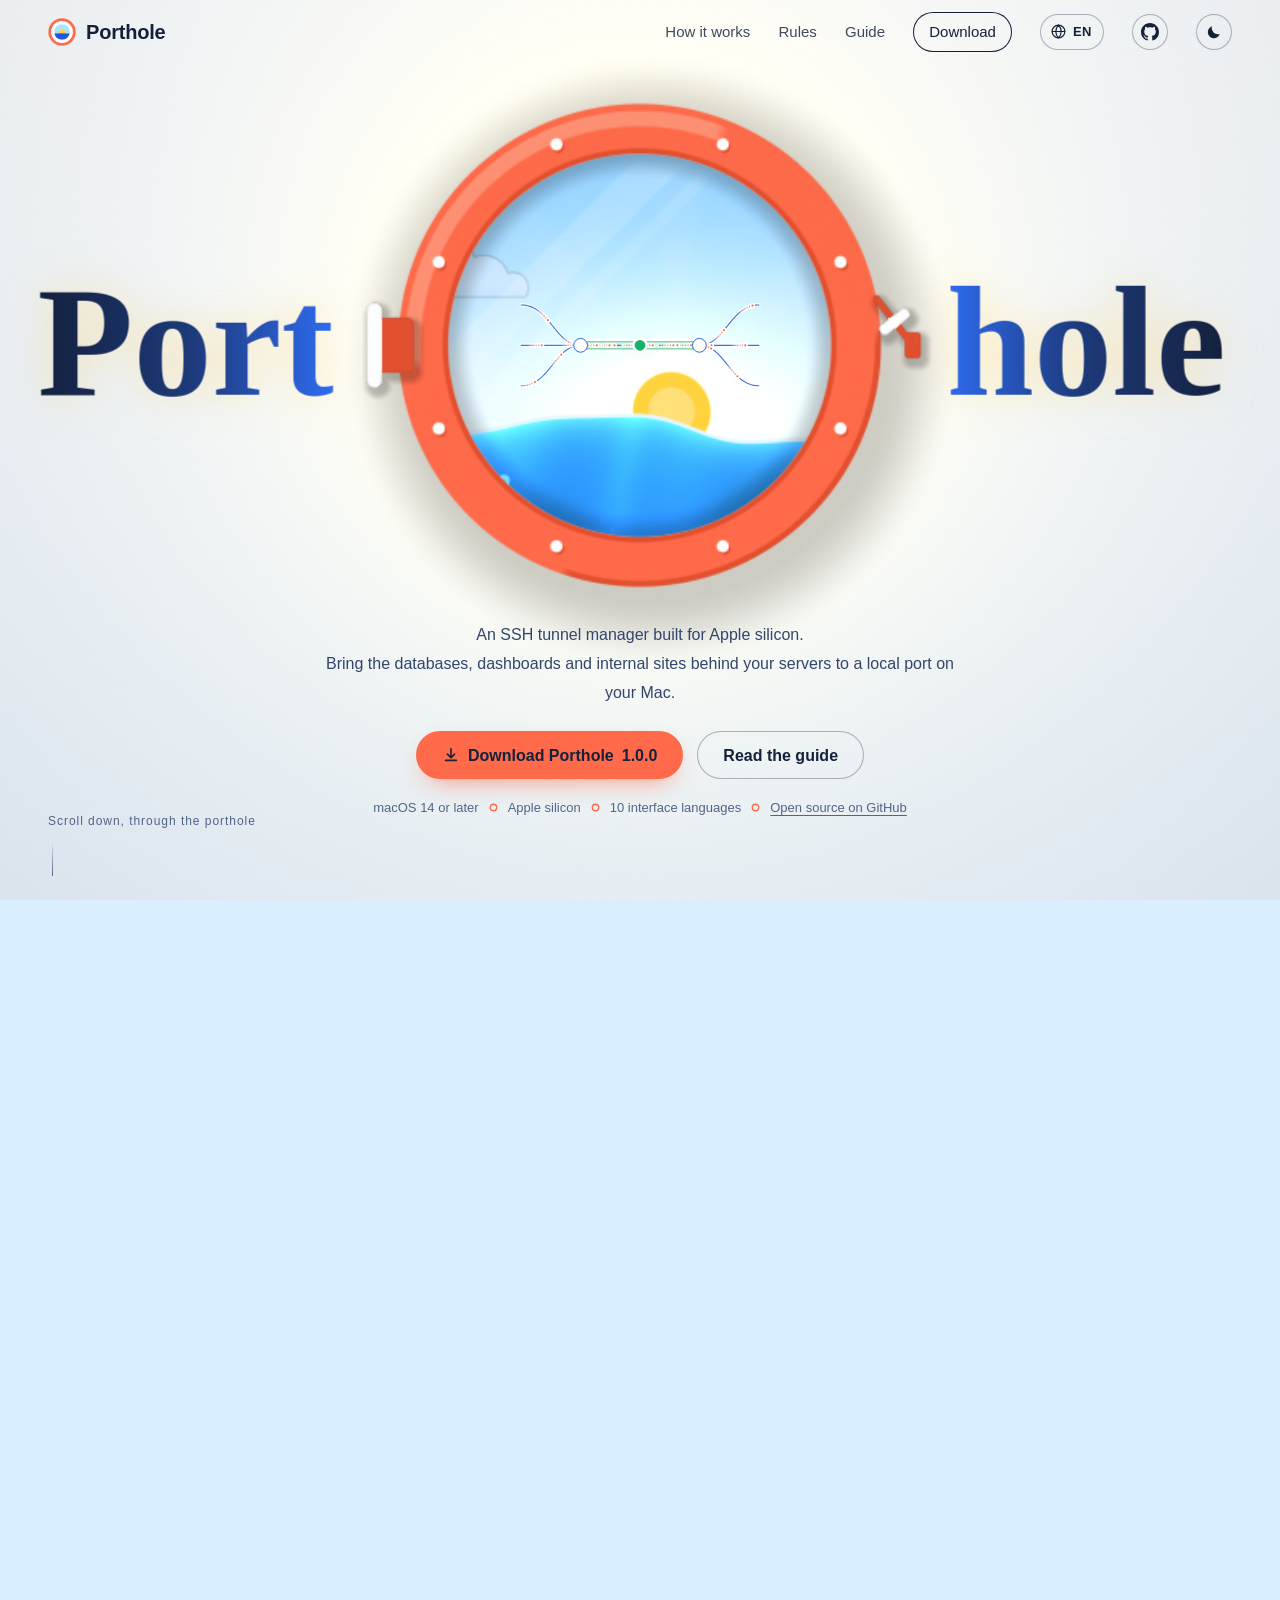
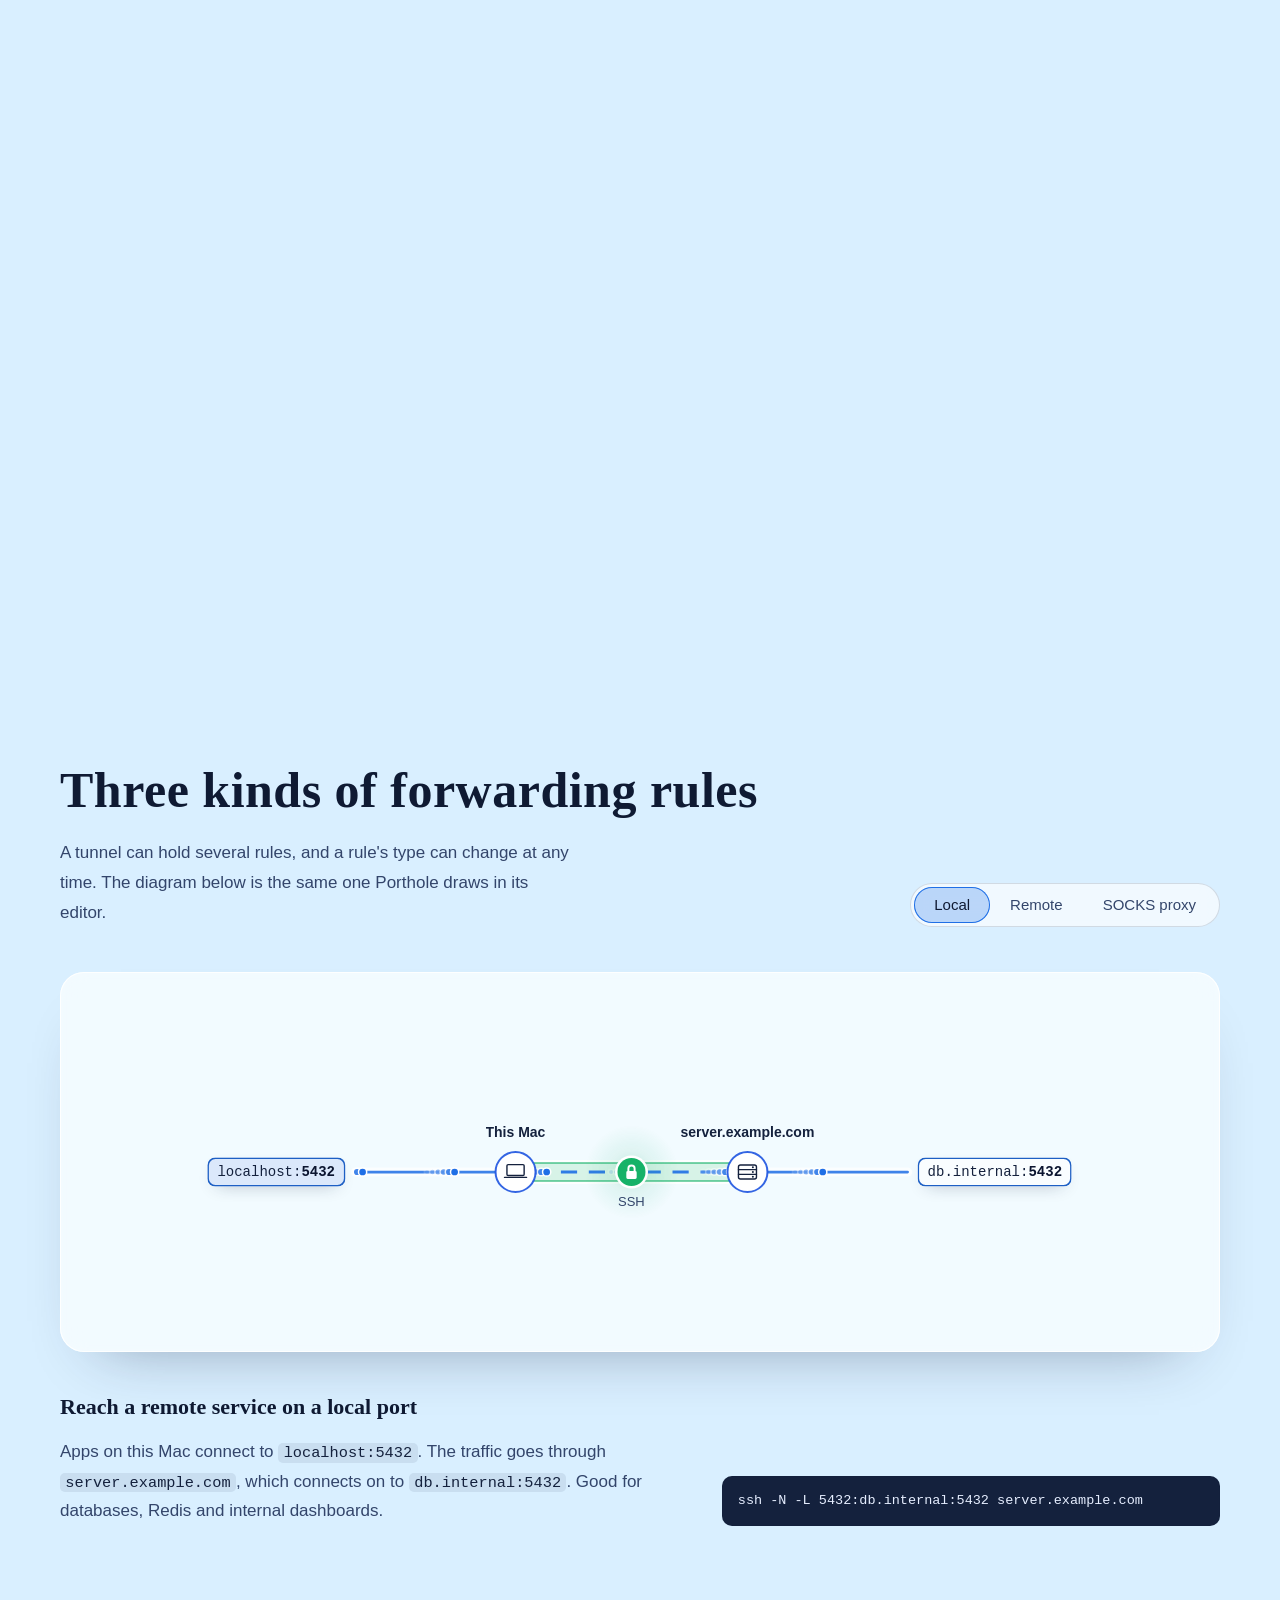
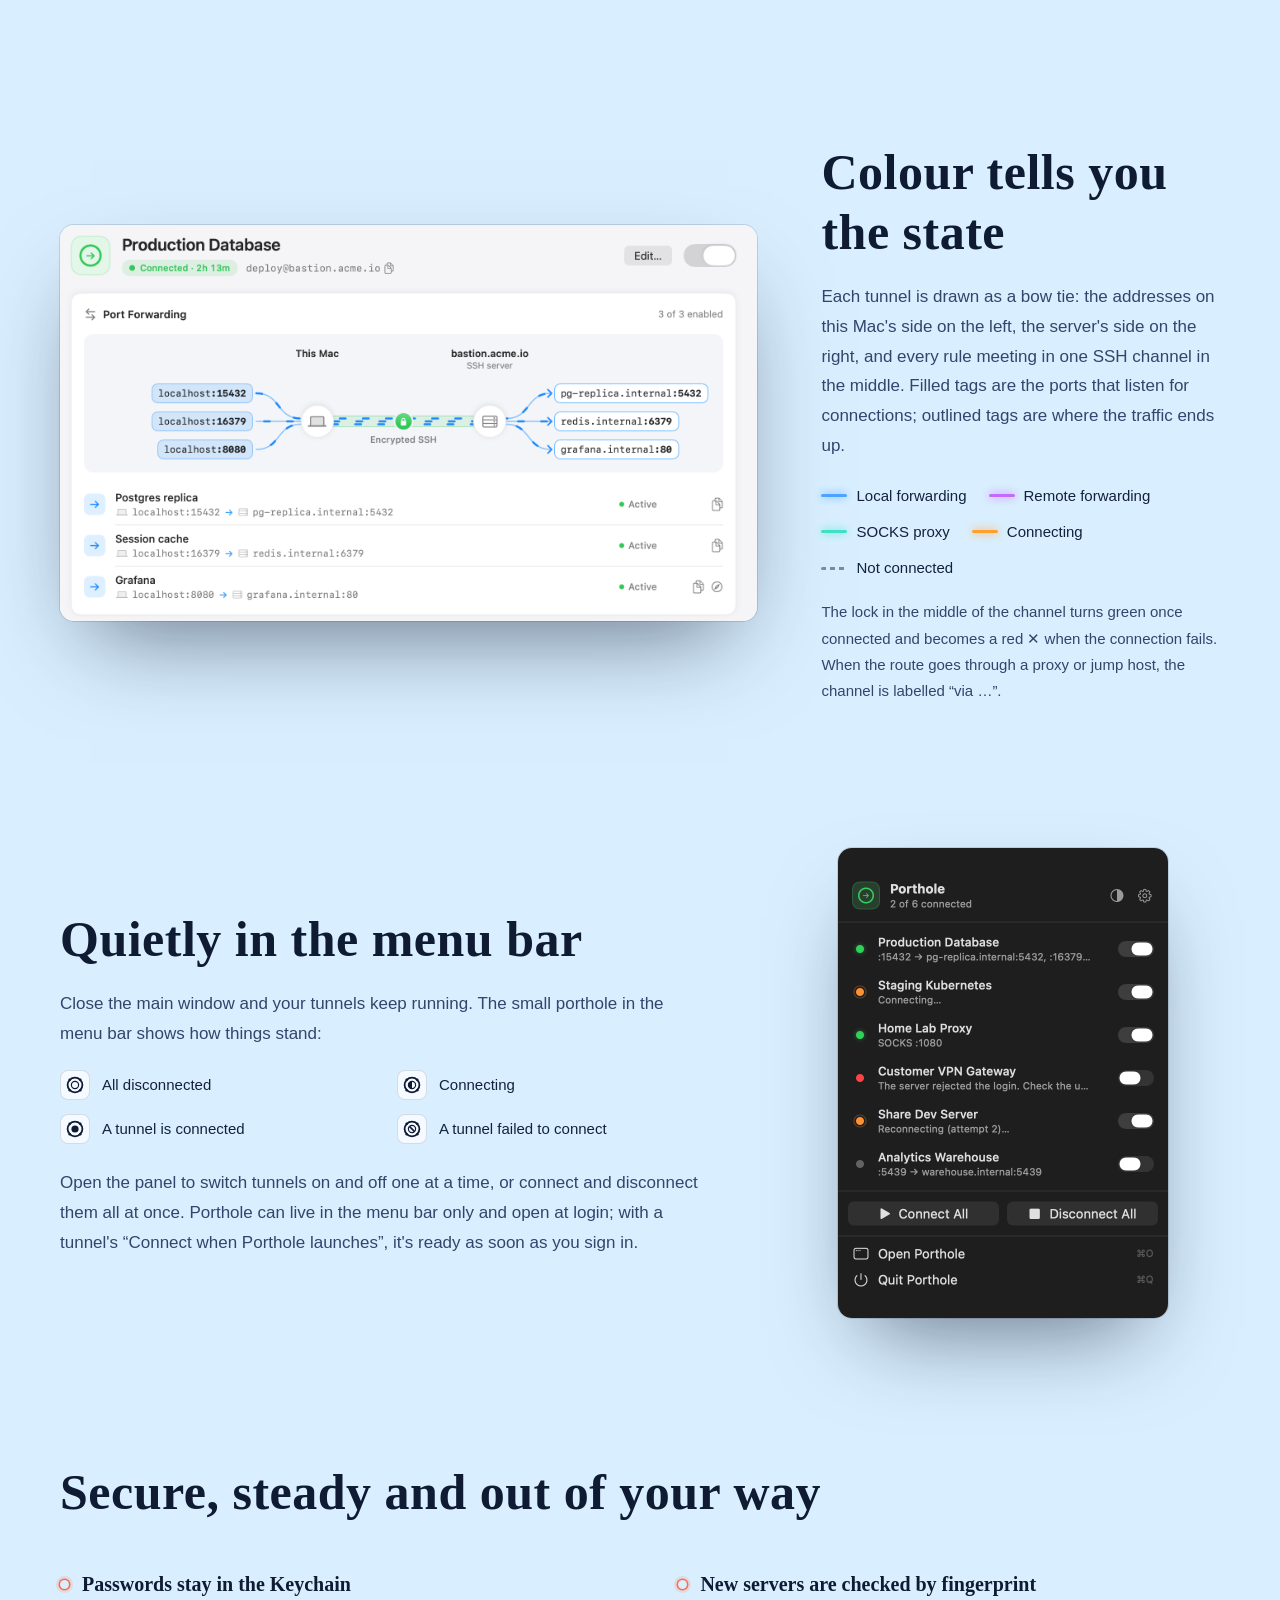
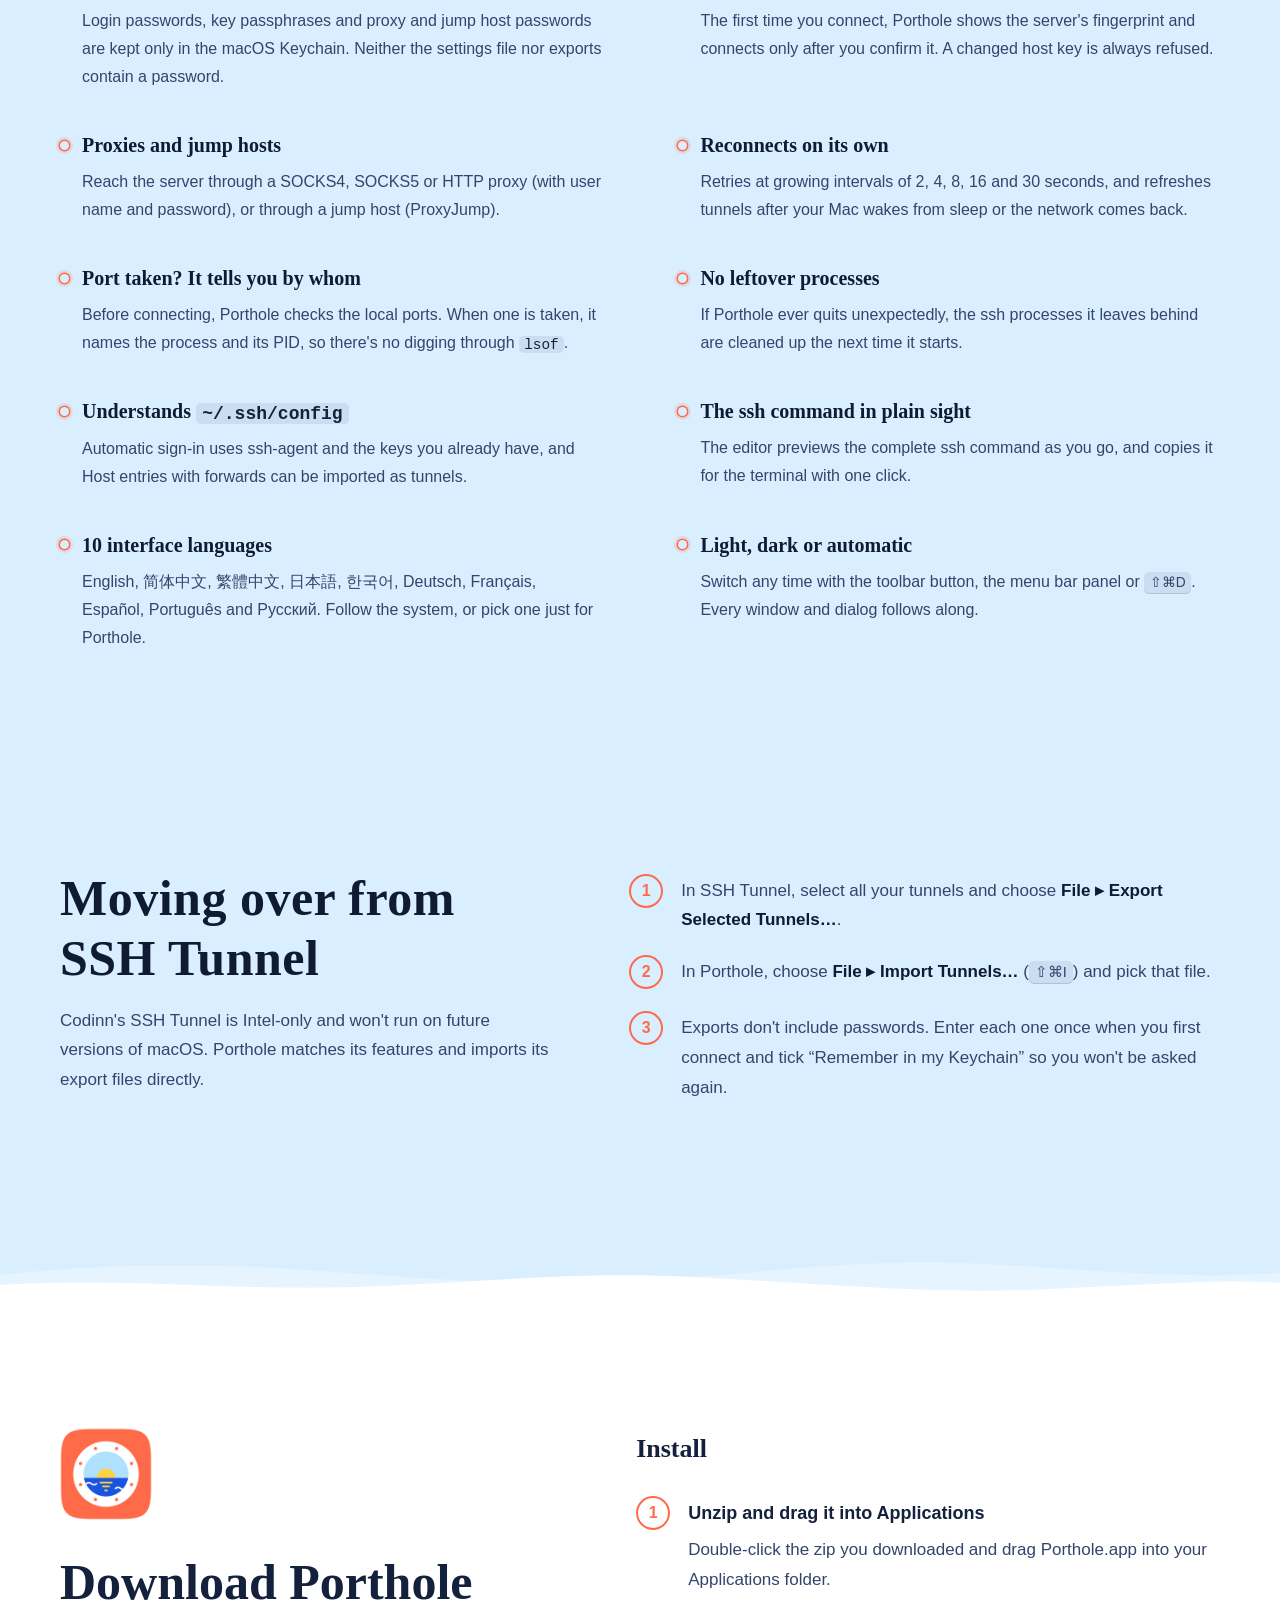
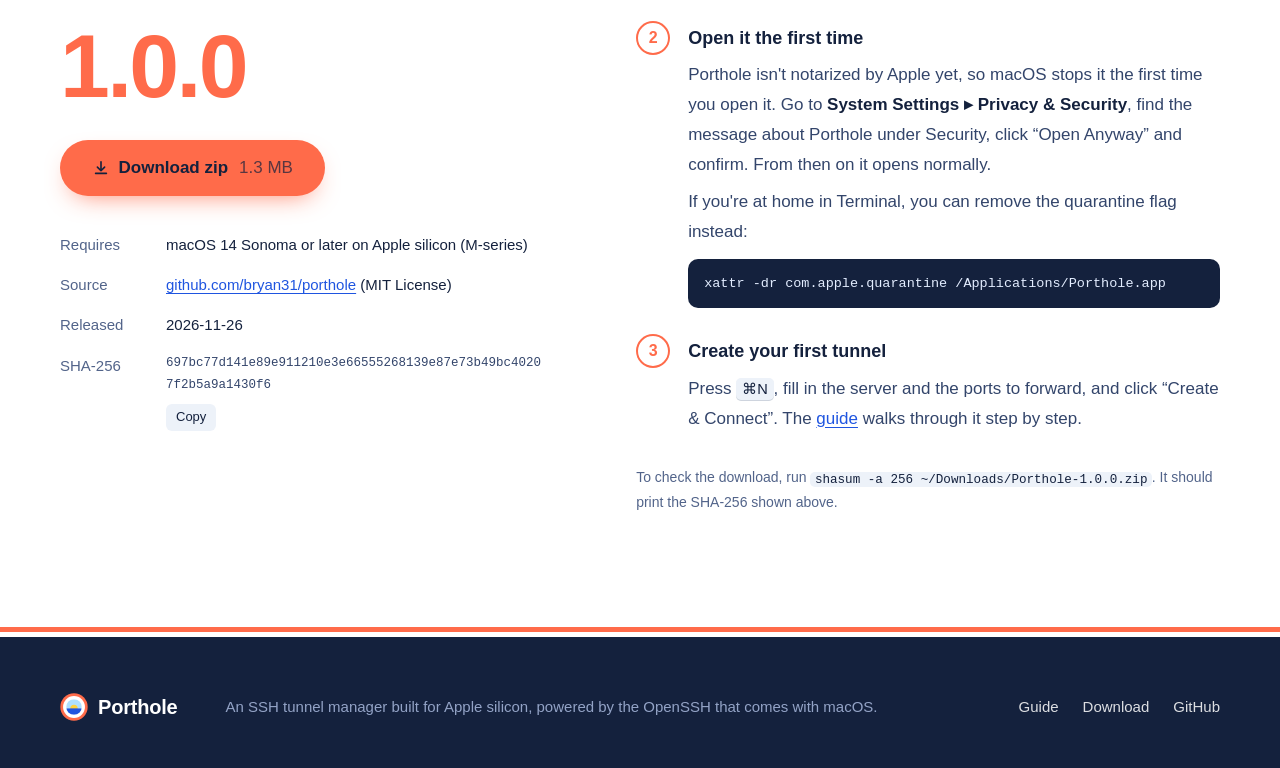
==== website/index.html @ c1d75c7a "Initial open-source release of Porthole Porthole is a native Apple silicon SSH tunnel manager for ma" ====
<!doctype html>
<html lang="zh-Hans">
<head>
  <meta charset="utf-8">
  <meta name="viewport" content="width=device-width, initial-scale=1, viewport-fit=cover">
  <script>/* First visit to the default (简体中文) pages: go to the saved or browser language. Links inside the site never redirect. */(function(){try{var r=document.referrer;if(r&&new URL(r).origin===location.origin)return;var p=localStorage.getItem('porthole-lang');if(!p){if(/bot|crawl|spider|slurp|preview/i.test(navigator.userAgent))return;var l=((navigator.languages||[])[0]||navigator.language||'').toLowerCase();p=/^zh-(hant|tw|hk|mo)/.test(l)?'zh-hant':/^zh/.test(l)?'zh-hans':'en'}var d={en:'en/','zh-hant':'zh-hant/'}[p];if(d)location.replace(d+location.pathname.split('/').pop()+location.search+location.hash)}catch(e){}})();</script>
  <title>Porthole 舷窗 · Apple 芯片原生的 SSH 隧道管理工具</title>
  <meta name="description" content="Porthole 是原生支持 Apple 芯片的 macOS SSH 隧道管理工具：本地、远程和 SOCKS 端口转发，可视化路线图，密码只存钥匙串，断线自动重连，可导入 SSH Tunnel 的导出文件。">
  <meta name="theme-color" content="#061331">
  <meta property="og:type" content="website">
  <meta property="og:title" content="Porthole 舷窗">
  <meta property="og:description" content="Apple 芯片原生的 SSH 隧道管理工具。把服务器后面的数据库、监控面板和内网网站，接到你 Mac 的本地端口上。">
  <meta property="og:image" content="assets/img/icon-512.png">
  <link rel="alternate" hreflang="zh-Hans" href="./">
  <link rel="alternate" hreflang="zh-Hant" href="zh-hant/">
  <link rel="alternate" hreflang="en" href="en/">
  <link rel="alternate" hreflang="x-default" href="./">
  <link rel="icon" type="image/svg+xml" href="assets/img/logo.svg">
  <link rel="icon" type="image/png" href="assets/img/favicon-64.png">
  <link rel="apple-touch-icon" href="assets/img/apple-touch-icon.png">
  <link rel="stylesheet" href="assets/css/base.css">
  <link rel="stylesheet" href="assets/css/home.css">
  <script>(function(){var d=document.documentElement,t;try{t=localStorage.getItem('porthole-theme')}catch(e){}if(t!=='light'&&t!=='dark')t=matchMedia('(prefers-color-scheme: light)').matches?'light':'dark';d.dataset.theme=t;d.classList.add('js')})();</script>
</head>
<body class="home">
  <a class="skip" href="#main">跳到正文</a>

  <canvas class="sea" id="sea" aria-hidden="true"></canvas>

  <header class="nav" id="nav">
    <a class="brand" href="./" aria-label="Porthole 首页">
      <img class="brand-mark" src="assets/img/logo-mark.svg" alt="" width="28" height="28">
      <span class="brand-word">Porthole</span>
    </a>
    <nav class="nav-links" aria-label="主导航">
      <a class="nav-secondary" href="#how" data-jump="how">原理</a>
      <a class="nav-secondary" href="#rules">转发规则</a>
      <a href="docs.html">使用说明</a>
      <a class="nav-download" href="#download">下载</a>
      <details class="lang-menu">
        <summary aria-label="语言：简体中文 · Language"><svg viewBox="0 0 24 24" aria-hidden="true"><g fill="none" stroke="currentColor" stroke-width="1.7" stroke-linecap="round"><circle cx="12" cy="12" r="9"/><path d="M3.2 12h17.6M12 3c2.5 2.5 3.8 5.5 3.8 9s-1.3 6.5-3.8 9c-2.5-2.5-3.8-5.5-3.8-9S9.5 5.5 12 3Z"/></g></svg><span>简</span></summary>
        <ul class="lang-list">
          <li><a href="en/" hreflang="en" lang="en" data-lang="en">English</a></li>
          <li><a href="./" hreflang="zh-Hans" lang="zh-Hans" data-lang="zh-hans" aria-current="true">简体中文</a></li>
          <li><a href="zh-hant/" hreflang="zh-Hant" lang="zh-Hant" data-lang="zh-hant">繁體中文</a></li>
        </ul>
      </details>
      <a class="nav-github" href="https://github.com/bryan31/porthole" aria-label="Porthole 的源代码（GitHub）" title="GitHub"><svg viewBox="0 0 16 16" aria-hidden="true"><path fill="currentColor" d="M8 0c4.42 0 8 3.58 8 8a8.013 8.013 0 0 1-5.45 7.59c-.4.08-.55-.17-.55-.38 0-.27.01-1.13.01-2.2 0-.75-.25-1.23-.54-1.48 1.78-.2 3.65-.88 3.65-3.95 0-.88-.31-1.59-.82-2.15.08-.2.36-1.02-.08-2.12 0 0-.67-.22-2.2.82-.64-.18-1.32-.27-2-.27-.68 0-1.36.09-2 .27-1.53-1.03-2.2-.82-2.2-.82-.44 1.1-.16 1.92-.08 2.12-.51.56-.82 1.28-.82 2.15 0 3.06 1.86 3.75 3.64 3.95-.23.2-.44.55-.51 1.07-.46.21-1.61.55-2.33-.66-.15-.24-.6-.83-1.23-.82-.67.01-.27.38.01.53.34.19.73.9.82 1.13.16.45.68 1.31 2.69.94 0 .67.01 1.3.01 1.49 0 .21-.15.45-.55.38A7.995 7.995 0 0 1 0 8c0-4.42 3.58-8 8-8Z"/></svg></a>
      <button class="theme-toggle" type="button" aria-label="切换主题">
        <svg class="i-sun" viewBox="0 0 24 24" aria-hidden="true"><circle cx="12" cy="12" r="4.3" fill="currentColor"/><path d="M12 2.6v2.3M12 19.1v2.3M2.6 12h2.3M19.1 12h2.3M5.4 5.4l1.6 1.6M17 17l1.6 1.6M5.4 18.6 7 17M17 7l1.6-1.6" stroke="currentColor" stroke-width="1.8" stroke-linecap="round"/></svg>
        <svg class="i-moon" viewBox="0 0 24 24" aria-hidden="true"><path d="M19.6 14.6A8.1 8.1 0 0 1 9.4 4.4a8.1 8.1 0 1 0 10.2 10.2Z" fill="currentColor"/></svg>
      </button>
    </nav>
  </header>

  <main id="main">

    <!-- Hero and the scroll-driven dive through the porthole -->
    <section class="dive" id="dive" aria-labelledby="hero-title">
      <div class="stage" id="stage">
        <canvas class="streams" id="streams" aria-hidden="true"></canvas>
        <img class="porthole-fallback" src="assets/img/icon-512.png" alt="" width="512" height="512" aria-hidden="true">

        <h1 class="hero-title" id="hero-title">
          <span class="glyph glyph-l" aria-hidden="true">舷</span>
          <span class="glyph glyph-r" aria-hidden="true">窗</span>
          <span class="visually-hidden">Porthole 舷窗：Apple 芯片原生的 SSH 隧道管理工具</span>
        </h1>

        <div class="hero-copy" id="hero-copy">
          <p class="lede">为 Apple 芯片打造的 SSH 隧道管理工具。<br>把服务器后面的数据库、监控面板和内网网站，接到你 Mac 的本地端口上。</p>
          <div class="cta">
            <a class="btn btn-coral" href="downloads/Porthole-1.0.0.zip" download data-download>
              <svg viewBox="0 0 20 20" aria-hidden="true"><path d="M10 3v10m0 0-4-4m4 4 4-4M4 16h12" fill="none" stroke="currentColor" stroke-width="1.8" stroke-linecap="round" stroke-linejoin="round"/></svg>
              下载 Porthole <span data-release="version">1.0.0</span>
            </a>
            <a class="btn btn-line" href="docs.html">阅读使用说明</a>
          </div>
          <ul class="req" aria-label="要点">
            <li>macOS 14 及以上</li>
            <li>Apple 芯片</li>
            <li>10 种界面语言</li>
            <li><a href="https://github.com/bryan31/porthole">在 GitHub 开源</a></li>
          </ul>
        </div>

        <p class="scroll-cue" id="scroll-cue" aria-hidden="true"><span>向下滚动，穿过舷窗</span></p>

        <div class="route-labels" id="route-labels" aria-hidden="true"></div>

        <ol class="dive-captions" id="how" aria-label="Porthole 的工作方式">
          <li>
            <h2>应用连接本机端口</h2>
            <p>数据库客户端、浏览器和脚本照常连接 <code>localhost:15432</code>。对它们来说，服务就在这台 Mac 上。</p>
          </li>
          <li>
            <h2>所有规则共用一条加密连接</h2>
            <p>Porthole 调用 macOS 自带的 OpenSSH，同一条隧道里的规则走同一个 ssh 连接。断线后按 2、4、8…30 秒逐步重试，Mac 从睡眠中唤醒后会主动刷新。</p>
          </li>
          <li>
            <h2>服务器替你连到内网</h2>
            <p>流量从 <code>bastion.acme.io</code> 出来，再去往只有它能访问的地址：数据库副本、Redis 和 Grafana。</p>
          </li>
        </ol>
        <ol class="dive-progress" id="dive-progress" aria-hidden="true"><li></li><li></li><li></li></ol>
      </div>
    </section>

    <!-- Shown instead of the dive when motion is reduced or WebGL is missing -->
    <section class="how-static" aria-label="Porthole 的工作方式">
      <div class="wrap">
        <figure class="shot">
          <img src="assets/img/shots/zh-hans/detail-dark.webp" alt="Porthole 主窗口：三条本地转发规则从本机汇入一条 SSH 加密通道，再从 bastion.acme.io 分别到达数据库、Redis 和 Grafana" width="845" height="480" loading="lazy">
        </figure>
        <ol class="how-list">
          <li><h2>应用连接本机端口</h2><p>数据库客户端、浏览器和脚本照常连接 <code>localhost:15432</code>，就像服务在这台 Mac 上。</p></li>
          <li><h2>所有规则共用一条加密连接</h2><p>Porthole 调用 macOS 自带的 OpenSSH；断线自动重连，Mac 唤醒后主动刷新。</p></li>
          <li><h2>服务器替你连到内网</h2><p>流量从 SSH 服务器出来，再去往只有它能访问的地址。</p></li>
        </ol>
      </div>
    </section>

    <!-- Three kinds of rules, interactive -->
    <section class="rules" id="rules" aria-labelledby="rules-title">
      <div class="wrap">
        <div class="rules-head">
          <div>
            <h2 id="rules-title">三种转发规则</h2>
            <p class="section-lede">一条隧道里可以放多条规则，类型随时切换。下面的图示和 Porthole 编辑器里的一样。</p>
          </div>
          <div class="seg" role="tablist" aria-label="规则类型">
            <button role="tab" id="tab-local" aria-controls="panel-local" aria-selected="true" data-kind="local">本地</button>
            <button role="tab" id="tab-remote" aria-controls="panel-remote" aria-selected="false" tabindex="-1" data-kind="remote">远程</button>
            <button role="tab" id="tab-socks" aria-controls="panel-socks" aria-selected="false" tabindex="-1" data-kind="socks">SOCKS 代理</button>
          </div>
        </div>

        <figure class="rules-figure" id="rules-figure" aria-hidden="true">
          <canvas class="rules-canvas" id="rules-canvas"></canvas>
          <div class="route-labels" id="rules-labels"></div>
        </figure>

        <div class="rule-panel" id="panel-local" role="tabpanel" aria-labelledby="tab-local">
          <div>
            <h3>在本地端口访问远程服务</h3>
            <p>本机应用连接 <code>localhost:5432</code>，流量经 <code>server.example.com</code> 转发，再由它连接到 <code>db.internal:5432</code>。适合数据库、Redis 和内网监控面板。</p>
          </div>
          <pre><code>ssh -N -L 5432:db.internal:5432 server.example.com</code></pre>
        </div>
        <div class="rule-panel" id="panel-remote" role="tabpanel" aria-labelledby="tab-remote" hidden>
          <div>
            <h3>把本机服务分享给服务器</h3>
            <p><code>server.example.com</code> 在端口 8080 上监听，那里收到的连接会经隧道回到本机，再连接到 <code>localhost:3000</code>。适合把开发中的网页给同事看，或接收 webhook 回调。</p>
          </div>
          <pre><code>ssh -N -R 8080:localhost:3000 server.example.com</code></pre>
        </div>
        <div class="rule-panel" id="panel-socks" role="tabpanel" aria-labelledby="tab-socks" hidden>
          <div>
            <h3>通过服务器上网</h3>
            <p>本机在 <code>localhost:1080</code> 上运行 SOCKS4/5 代理。把浏览器或应用指向它，所有连接都会从 <code>server.example.com</code> 出去，适合访问只对服务器开放的网站。</p>
          </div>
          <pre><code>ssh -N -D 1080 server.example.com</code></pre>
        </div>
      </div>
    </section>

    <!-- The app itself -->
    <section class="craft" aria-labelledby="craft-title">
      <div class="wrap">
        <div class="showcase">
          <figure class="shot shot-main">
            <img class="for-dark" src="assets/img/shots/zh-hans/detail-dark.webp" alt="Porthole 主窗口（深色）：Production Database 隧道已连接 2 小时 13 分钟，三条规则全部活跃" width="845" height="480" loading="lazy">
            <img class="for-light" src="assets/img/shots/zh-hans/detail-light-top.webp" alt="Porthole 主窗口（浅色）：Production Database 隧道已连接 2 小时 13 分钟，三条规则全部活跃" width="845" height="480" loading="lazy">
          </figure>
          <div class="showcase-text">
            <h2 id="craft-title">颜色就是状态</h2>
            <p>每条隧道画成一个领结：左边是本机这一侧的地址，右边是服务器那一侧，所有规则汇入中间同一条 SSH 通道。实心标签是连接进来的监听端口，空心标签是最终到达的地址。</p>
            <ul class="legend">
              <li style="--c: var(--local)">本地转发</li>
              <li style="--c: var(--remote)">远程转发</li>
              <li style="--c: var(--socks)">SOCKS 代理</li>
              <li style="--c: #ff9f2e">正在连接</li>
              <li class="legend-off">未连接</li>
            </ul>
            <p class="fine">通道中间的锁在连上时变绿，失败时变成红色的 ✕。经代理或跳板机时，通道下方会标出“经由 …”。</p>
          </div>
        </div>

        <div class="menubar-row">
          <div class="menubar-text">
            <h2>安静地待在菜单栏</h2>
            <p>关掉主窗口，隧道照常运行。菜单栏里的小舷窗告诉你整体状态：</p>
            <ul class="status-icons">
              <li>
                <svg viewBox="0 0 18 18" aria-hidden="true"><g fill="currentColor" stroke="currentColor"><circle cx="9" cy="9" r="7.4" fill="none" stroke-width="1.8"/><circle cx="14.23" cy="3.77" r="1.3" stroke="none"/><circle cx="3.77" cy="3.77" r="1.3" stroke="none"/><circle cx="3.77" cy="14.23" r="1.3" stroke="none"/><circle cx="14.23" cy="14.23" r="1.3" stroke="none"/><circle cx="9" cy="9" r="3.6" fill="none" stroke-width="1.2"/></g></svg>
                <span>全部未连接</span>
              </li>
              <li>
                <svg viewBox="0 0 18 18" aria-hidden="true"><g fill="currentColor" stroke="currentColor"><circle cx="9" cy="9" r="7.4" fill="none" stroke-width="1.8"/><circle cx="14.23" cy="3.77" r="1.3" stroke="none"/><circle cx="3.77" cy="3.77" r="1.3" stroke="none"/><circle cx="3.77" cy="14.23" r="1.3" stroke="none"/><circle cx="14.23" cy="14.23" r="1.3" stroke="none"/><path d="M9 5.4A3.6 3.6 0 0 0 9 12.6Z" stroke="none"/><circle cx="9" cy="9" r="3.6" fill="none" stroke-width="1.2"/></g></svg>
                <span>正在连接</span>
              </li>
              <li>
                <svg viewBox="0 0 18 18" aria-hidden="true"><g fill="currentColor" stroke="currentColor"><circle cx="9" cy="9" r="7.4" fill="none" stroke-width="1.8"/><circle cx="14.23" cy="3.77" r="1.3" stroke="none"/><circle cx="3.77" cy="3.77" r="1.3" stroke="none"/><circle cx="3.77" cy="14.23" r="1.3" stroke="none"/><circle cx="14.23" cy="14.23" r="1.3" stroke="none"/><circle cx="9" cy="9" r="3.6" stroke="none"/></g></svg>
                <span>有隧道已连接</span>
              </li>
              <li>
                <svg viewBox="0 0 18 18" aria-hidden="true"><g fill="currentColor" stroke="currentColor"><circle cx="9" cy="9" r="7.4" fill="none" stroke-width="1.8"/><circle cx="14.23" cy="3.77" r="1.3" stroke="none"/><circle cx="3.77" cy="3.77" r="1.3" stroke="none"/><circle cx="3.77" cy="14.23" r="1.3" stroke="none"/><circle cx="14.23" cy="14.23" r="1.3" stroke="none"/><path d="M6.4 6.4 11.6 11.6" fill="none" stroke-width="1.6"/><circle cx="9" cy="9" r="3.6" fill="none" stroke-width="1.2"/></g></svg>
                <span>有隧道连接失败</span>
              </li>
            </ul>
            <p>点开面板可以单独开关每条隧道，或一键全部连接、全部断开。Porthole 可以只显示在菜单栏，也可以登录时自动打开；配合隧道的“启动时自动连接”，开机后隧道就已就绪。</p>
          </div>
          <figure class="shot shot-menubar">
            <img src="assets/img/shots/zh-hans/menubar.webp" alt="Porthole 菜单栏面板：六条隧道及各自状态，下方是全部连接和全部断开按钮" width="330" height="470" loading="lazy">
          </figure>
        </div>

        <h2 class="specs-title">安全、稳定，也不打扰</h2>
        <dl class="specs">
          <div>
            <dt>密码只放在钥匙串</dt>
            <dd>登录密码、私钥口令、代理和跳板机的密码都只存在 macOS 钥匙串里。设置文件和导出文件都不含密码。</dd>
          </div>
          <div>
            <dt>新服务器先核对指纹</dt>
            <dd>第一次连接时显示服务器的指纹，由你确认后才连接。主机密钥一旦变化，一律拒绝。</dd>
          </div>
          <div>
            <dt>代理与跳板机</dt>
            <dd>可以经 SOCKS4、SOCKS5、HTTP 代理（支持用户名和密码）或跳板机（ProxyJump）连接服务器。</dd>
          </div>
          <div>
            <dt>断线自动重连</dt>
            <dd>按 2、4、8、16、30 秒逐步拉长间隔重试；Mac 从睡眠中唤醒、网络恢复后会自动刷新隧道。</dd>
          </div>
          <div>
            <dt>端口被占用，直接告诉你是谁</dt>
            <dd>连接前先检查本地端口，被占用时指出是哪个进程和它的 PID，不用再去翻 <code>lsof</code>。</dd>
          </div>
          <div>
            <dt>不留残余进程</dt>
            <dd>Porthole 意外退出后留下的 ssh 进程，会在下次启动时自动清理。</dd>
          </div>
          <div>
            <dt>读得懂 <code>~/.ssh/config</code></dt>
            <dd>自动登录会用上 ssh-agent 和你已有的密钥；带转发的 Host 条目可以直接导入成隧道。</dd>
          </div>
          <div>
            <dt>ssh 命令一目了然</dt>
            <dd>编辑器里实时预览完整的 ssh 命令，也可以一键拷贝到终端里用。</dd>
          </div>
          <div>
            <dt>10 种界面语言</dt>
            <dd>简体中文、繁體中文、English、日本語、한국어、Deutsch、Français、Español、Português、Русский，可跟随系统或单独指定。</dd>
          </div>
          <div>
            <dt>浅色、深色、跟随系统</dt>
            <dd>用工具栏按钮、菜单栏面板或 <kbd>⇧⌘D</kbd> 随时切换，所有窗口和对话框一起变。</dd>
          </div>
        </dl>
      </div>
    </section>

    <!-- Migration from the Intel-only app -->
    <section class="migrate" aria-labelledby="migrate-title">
      <div class="wrap migrate-grid">
        <div>
          <h2 id="migrate-title">从 SSH Tunnel 搬过来</h2>
          <p class="section-lede">Codinn 的 SSH Tunnel 只有 Intel 版本，在以后的 macOS 上将无法运行。Porthole 的功能与它对齐，并能直接导入它的导出文件。</p>
        </div>
        <ol class="steps">
          <li>在 SSH Tunnel 里全选隧道，选择 <b>File ▸ Export Selected Tunnels…</b> 导出。</li>
          <li>在 Porthole 里选择 <b>文件 ▸ 导入隧道…</b>（<kbd>⇧⌘I</kbd>），选中刚才的文件。</li>
          <li>导出文件不含密码。第一次连接时输入一次，勾选“保存到我的钥匙串”，以后就不用再输。</li>
        </ol>
      </div>
    </section>

    <!-- Download, on the white hull -->
    <section class="hull download" id="download" aria-labelledby="download-title">
      <svg class="waterline" viewBox="0 0 1440 60" preserveAspectRatio="none" aria-hidden="true">
        <path class="w1" d="M0 34C120 22 240 22 360 30S600 46 720 40 960 18 1080 22 1320 40 1440 32V60H0Z"/>
        <path class="w2" d="M0 44C140 36 260 50 400 46S640 30 780 36 1040 54 1180 48 1380 38 1440 42V60H0Z"/>
      </svg>
      <div class="wrap download-grid">
        <div class="dl-main">
          <img class="dl-icon" src="assets/img/icon-512.png" alt="" width="112" height="112" loading="lazy">
          <h2 id="download-title">下载 Porthole</h2>
          <p class="dl-version" aria-label="当前版本"><span data-release="version">1.0.0</span></p>
          <a class="btn btn-coral btn-lg" href="downloads/Porthole-1.0.0.zip" download>
            <svg viewBox="0 0 20 20" aria-hidden="true"><path d="M10 3v10m0 0-4-4m4 4 4-4M4 16h12" fill="none" stroke="currentColor" stroke-width="1.8" stroke-linecap="round" stroke-linejoin="round"/></svg>
            下载 zip <span class="btn-meta" data-release="size">1.3 MB</span>
          </a>
          <dl class="dl-facts">
            <div><dt>系统要求</dt><dd>macOS 14 Sonoma 或更新版本，Apple 芯片（M 系列）</dd></div>
            <div><dt>源代码</dt><dd><a href="https://github.com/bryan31/porthole">github.com/bryan31/porthole</a><span class="license">（MIT 许可证）</span></dd></div>
            <div><dt>发布日期</dt><dd data-release="date">2026-11-26</dd></div>
            <div>
              <dt>SHA-256</dt>
              <dd class="sha">
                <code data-release="sha256">697bc77d141e89e911210e3e66555268139e87e73b49bc40207f2b5a9a1430f6</code>
                <button class="copy-btn" type="button" data-copy-target="[data-release='sha256']">拷贝</button>
              </dd>
            </div>
          </dl>
        </div>

        <div class="dl-steps">
          <h3>安装</h3>
          <ol class="steps">
            <li>
              <b>解压，拖进“应用程序”</b>
              <p>双击下载的 zip，把 Porthole.app 拖到“应用程序”文件夹。</p>
            </li>
            <li>
              <b>第一次打开</b>
              <p>Porthole 还没有经过 Apple 公证，第一次打开时 macOS 会拦下它。打开 <b>系统设置 ▸ 隐私与安全性</b>，在“安全性”一栏找到关于 Porthole 的提示，点“仍要打开”并确认。之后就能正常打开了。</p>
              <p>熟悉终端的话，也可以直接移除隔离标记：</p>
              <pre><code>xattr -dr com.apple.quarantine /Applications/Porthole.app</code></pre>
            </li>
            <li>
              <b>创建第一条隧道</b>
              <p>按 <kbd>⌘N</kbd>，填好服务器和要转发的端口，点“创建并连接”。详细步骤见<a href="docs.html#first-tunnel">使用说明</a>。</p>
            </li>
          </ol>
          <p class="verify">校验下载的文件：<code>shasum -a 256 ~/Downloads/Porthole-<span data-release="version">1.0.0</span>.zip</code>，输出应与上面的 SHA-256 一致。</p>
        </div>
      </div>
    </section>
  </main>

  <div class="stripe" aria-hidden="true"></div>
  <footer class="footer">
    <div class="wrap footer-grid">
      <p class="footer-brand"><img class="brand-mark" src="assets/img/logo-mark.svg" alt="" width="28" height="28"><span class="brand-word">Porthole</span><span class="zh">舷窗</span></p>
      <p class="footer-note">为 Apple 芯片打造的 SSH 隧道管理工具，基于 macOS 自带的 OpenSSH。</p>
      <nav aria-label="页脚导航">
        <a href="docs.html">使用说明</a>
        <a href="#download">下载</a>
        <a href="https://github.com/bryan31/porthole">GitHub</a>
      </nav>
    </div>
  </footer>

  <script src="assets/js/lang.js" defer></script>
  <script src="assets/js/theme.js" defer></script>
  <script src="assets/js/home.js" defer></script>
</body>
</html>
---- website/assets/css/base.css ----
/* Porthole website: tokens for both themes, type, navigation, buttons, the hull section and footer.
   Brand colours come from the logo (海天一线): coral frame, sky, sea and the sun.
   Light theme = a porthole looking up at the sky. Dark theme = a porthole under the sea. */

:root {
  --coral: #ff6b4a;
  --coral-deep: #e2502f;
  --sun: #ffd23f;
  --sky: #aee0ff;
  --sea: #1f55e0;
  --ink: #14213d;

  /* Same meaning as the app's route diagram */
  --local: #4da3ff;
  --remote: #c46bff;
  --socks: #3fe0c5;
  --lock: #3ee08f;

  --font-display: "Songti SC", "STSong", "Source Han Serif SC", "Noto Serif CJK SC", "Noto Serif SC", "SimSun", serif;
  --font-latin: "Avenir Next", "Avenir", "Nunito Sans", "Segoe UI", sans-serif;
  --font-body: -apple-system, BlinkMacSystemFont, "PingFang SC", "Hiragino Sans GB", "Microsoft YaHei", "Helvetica Neue", Arial, sans-serif;
  --font-mono: "SF Mono", ui-monospace, Menlo, Monaco, Consolas, monospace;

  --wrap: 1160px;
  --gutter: clamp(20px, 4vw, 48px);
  --nav-h: 64px;
  --vh: 100vh;
}

/* Traditional Chinese and English pages (each language is its own set of pages) */
:root:lang(zh-Hant) {
  --font-display: "Songti TC", "Source Han Serif TC", "Noto Serif CJK TC", "Noto Serif TC", "PMingLiU", "Songti SC", serif;
  --font-body: -apple-system, BlinkMacSystemFont, "PingFang TC", "Heiti TC", "Microsoft JhengHei", "Helvetica Neue", Arial, sans-serif;
}
:root:lang(en) {
  --font-display: "Iowan Old Style", "Palatino", "Palatino Linotype", Georgia, serif;
}

/* Dark: under the sea */
:root, :root[data-theme="dark"] {
  color-scheme: dark;
  --bg: #061331;
  --text: #e8eef9;
  --text-dim: #a9bcdd;
  --text-faint: #8195b9;
  --heading: #ffffff;
  --line: rgba(169, 188, 221, .18);
  --code-bg: rgba(127, 167, 230, .16);
  --code-fg: #e3edff;
  --pre-bg: rgba(2, 12, 32, .6);
  --pre-fg: #dfeaff;
  --panel: rgba(4, 23, 58, .5);
  --nav-solid: rgba(6, 19, 49, .66);
  --btn-line: rgba(232, 238, 249, .36);
  --hull: #0c1a39;
  --hull-text: #b9c8e4;
  --hull-heading: #ffffff;
  --hull-2: rgba(169, 188, 221, .14);
  --accent-text: #8fc4ff;
  --selection: rgba(255, 210, 63, .85);
}

/* Light: up to the sky */
:root[data-theme="light"] {
  color-scheme: light;
  --bg: #d9efff;
  --text: #14213d;
  --text-dim: #33456b;
  --text-faint: #52648a;
  --heading: #0f1a33;
  --line: rgba(20, 33, 61, .14);
  --code-bg: rgba(20, 33, 61, .08);
  --code-fg: #14213d;
  --pre-bg: #14213d;
  --pre-fg: #e6eeff;
  --panel: rgba(255, 255, 255, .62);
  --nav-solid: rgba(236, 246, 255, .78);
  --btn-line: rgba(20, 33, 61, .32);
  --hull: #ffffff;
  --hull-text: #33456b;
  --hull-heading: #14213d;
  --hull-2: #edf2f9;
  --accent-text: #1f55e0;
  --selection: rgba(255, 210, 63, .9);
}

*, *::before, *::after { box-sizing: border-box; }

html {
  -webkit-text-size-adjust: 100%;
  text-size-adjust: 100%;
  scroll-padding-top: calc(var(--nav-h) + 16px);
}
/* Theme switches fade instead of snapping (enabled only while switching). */
html.theme-fade *, html.theme-fade *::before, html.theme-fade *::after {
  transition: background-color .7s ease, color .7s ease, border-color .7s ease, box-shadow .7s ease, fill .7s ease !important;
}

body {
  margin: 0;
  font: 400 17px/1.75 var(--font-body);
  color: var(--text);
  background: var(--bg);
  -webkit-font-smoothing: antialiased;
  -moz-osx-font-smoothing: grayscale;
  text-rendering: optimizeLegibility;
}

img { max-width: 100%; height: auto; display: block; }
a { color: inherit; }
code, kbd, pre { font-family: var(--font-mono); }
h1, h2, h3, h4 { margin: 0; font-weight: 700; }
p { margin: 0; }

::selection { background: var(--selection); color: #14213d; }

:focus-visible {
  outline: 2px solid var(--sun);
  outline-offset: 3px;
  border-radius: 6px;
}
:root[data-theme="light"] :focus-visible { outline-color: var(--sea); }

.visually-hidden {
  position: absolute !important;
  width: 1px; height: 1px;
  padding: 0; margin: -1px;
  overflow: hidden; clip: rect(0 0 0 0);
  white-space: nowrap; border: 0;
}

.skip {
  position: fixed; left: 16px; top: 12px; z-index: 100;
  transform: translateY(-200%);
  padding: 10px 16px; border-radius: 8px;
  background: var(--sun); color: var(--ink); text-decoration: none; font-weight: 600;
}
.skip:focus { transform: none; }

.wrap {
  width: 100%;
  max-width: calc(var(--wrap) + 2 * var(--gutter));
  margin: 0 auto;
  padding: 0 var(--gutter);
}

/* ---------- Navigation ---------- */

.nav {
  position: fixed; inset: 0 0 auto 0; z-index: 50;
  height: var(--nav-h);
  display: flex; align-items: center; justify-content: space-between;
  padding: 0 var(--gutter);
  color: var(--text);
  transition: background-color .35s ease, color .35s ease, box-shadow .35s ease;
}
.nav.is-solid {
  background: var(--nav-solid);
  -webkit-backdrop-filter: saturate(150%) blur(14px);
  backdrop-filter: saturate(150%) blur(14px);
  box-shadow: 0 1px 0 var(--line);
}
/* over the download section the bar takes the hull colours */
.nav.on-hull { color: var(--hull-heading); }
.nav.on-hull.is-solid { background: color-mix(in srgb, var(--hull) 82%, transparent); }

.brand {
  display: inline-flex; align-items: center; gap: 10px;
  text-decoration: none;
}
.brand-mark { width: 28px; height: 28px; flex: none; }
.brand-word {
  font-family: var(--font-latin);
  font-weight: 700;
  font-size: 20px;
  letter-spacing: -.01em;
  line-height: 1;
}

.nav-links { display: flex; align-items: center; gap: clamp(12px, 2.2vw, 30px); }
.nav-links a {
  font-size: 15px;
  text-decoration: none;
  opacity: .82;
  transition: opacity .2s;
}
.nav-links a:hover, .nav-links a[aria-current="page"] { opacity: 1; }
.nav-links .nav-download {
  opacity: 1;
  padding: 7px 16px;
  border-radius: 999px;
  box-shadow: inset 0 0 0 1px currentColor;
}
.nav-links .nav-download:hover { background: color-mix(in srgb, currentColor 10%, transparent); }

.theme-toggle {
  appearance: none; border: 0; padding: 0;
  width: 36px; height: 36px;
  display: inline-grid; place-items: center;
  border-radius: 50%;
  color: inherit;
  background: transparent;
  box-shadow: inset 0 0 0 1px color-mix(in srgb, currentColor 32%, transparent);
  cursor: pointer;
  transition: background-color .2s, transform .5s cubic-bezier(.3, 1.4, .5, 1);
}
.theme-toggle:hover { background: color-mix(in srgb, currentColor 10%, transparent); }
.theme-toggle:active { transform: rotate(-30deg) scale(.94); }
.theme-toggle svg { width: 18px; height: 18px; }
.theme-toggle .i-moon { display: none; }
:root[data-theme="light"] .theme-toggle .i-sun { display: none; }
:root[data-theme="light"] .theme-toggle .i-moon { display: block; }

/* GitHub: a round icon link, drawn like the theme toggle next to it */
.nav-links .nav-github {
  width: 36px; height: 36px;
  display: inline-grid; place-items: center;
  border-radius: 50%;
  opacity: 1;
  box-shadow: inset 0 0 0 1px color-mix(in srgb, currentColor 32%, transparent);
  transition: background-color .2s;
}
.nav-links .nav-github:hover { background: color-mix(in srgb, currentColor 10%, transparent); }
.nav-github svg { width: 18px; height: 18px; }

@media (max-width: 600px) {
  .nav-links .nav-secondary { display: none; }
}

/* Language menu: a <details> disclosure, so it works without script */
.lang-menu { position: relative; }
.lang-menu > summary {
  list-style: none;
  display: inline-flex; align-items: center; gap: 6px;
  height: 36px;
  padding: 0 12px 0 10px;
  border-radius: 999px;
  font: 600 13px/1 var(--font-body);
  letter-spacing: .02em;
  box-shadow: inset 0 0 0 1px color-mix(in srgb, currentColor 32%, transparent);
  cursor: pointer;
  user-select: none;
  -webkit-user-select: none;
  transition: background-color .2s;
}
.lang-menu > summary::-webkit-details-marker { display: none; }
.lang-menu > summary:hover, .lang-menu[open] > summary { background: color-mix(in srgb, currentColor 10%, transparent); }
.lang-menu > summary svg { width: 17px; height: 17px; flex: none; }
.lang-list {
  position: absolute; right: 0; top: calc(100% + 10px);
  min-width: 168px;
  margin: 0; padding: 6px;
  list-style: none;
  border-radius: 14px;
  color: var(--text);
  background: color-mix(in srgb, var(--bg) 90%, transparent);
  -webkit-backdrop-filter: saturate(150%) blur(18px);
  backdrop-filter: saturate(150%) blur(18px);
  box-shadow: inset 0 0 0 1px var(--line), 0 18px 40px -16px rgba(2, 10, 30, .55);
  animation: lang-in .18s ease-out;
}
.lang-list a {
  display: flex; align-items: center; justify-content: space-between; gap: 16px;
  padding: 9px 12px;
  border-radius: 9px;
  font-size: 15px; line-height: 1.3;
  text-decoration: none;
  opacity: 1;
}
.lang-list a:hover { background: color-mix(in srgb, var(--text) 9%, transparent); }
.lang-list a[aria-current="true"] { font-weight: 600; }
.lang-list a[aria-current="true"]::after {
  content: "";
  width: 7px; height: 7px; border-radius: 50%;
  background: var(--coral);
}
@keyframes lang-in { from { opacity: 0; transform: translateY(-4px); } }
/* Narrow screens: the menu shrinks to the globe, and below ~430px the plain text links give
   way (the guide is also reached from the hero button and the footer; the logo goes home). */
@media (max-width: 760px) {
  .lang-menu > summary { width: 36px; padding: 0; justify-content: center; }
  .lang-menu > summary span { display: none; }
}
@media (max-width: 430px) {
  .nav-links { gap: 10px; }
  .nav-links > a:not(.nav-download):not(.nav-github) { display: none; }
  .nav-links .nav-download { padding: 7px 14px; }
}
/* The smallest phones: the GitHub icon gives way too (the hero and footer still link there). */
@media (max-width: 360px) {
  .nav-links .nav-github { display: none; }
}

/* ---------- Buttons ---------- */

.btn {
  display: inline-flex; align-items: center; justify-content: center; gap: .5em;
  min-height: 48px;
  padding: 0 26px;
  border-radius: 999px;
  border: 0;
  font: 600 16px/1.2 var(--font-body);
  text-decoration: none;
  cursor: pointer;
  transition: transform .2s ease, box-shadow .25s ease, background-color .2s ease;
}
.btn:active { transform: translateY(1px); }
.btn svg { width: 18px; height: 18px; flex: none; }
.btn-meta { font-weight: 400; opacity: .7; margin-left: .15em; }

.btn-coral {
  color: var(--ink);
  background: var(--coral);
  box-shadow: 0 10px 26px -12px rgba(255, 107, 74, .9);
}
.btn-coral:hover { background: #ff7c5e; transform: translateY(-1px); box-shadow: 0 16px 32px -12px rgba(255, 107, 74, .95); }

.btn-line {
  color: var(--text);
  background: transparent;
  box-shadow: inset 0 0 0 1px var(--btn-line);
}
.btn-line:hover { background: color-mix(in srgb, var(--text) 8%, transparent); box-shadow: inset 0 0 0 1px var(--text); }

.btn-lg { min-height: 56px; padding: 0 32px; font-size: 17px; }

/* ---------- Shared bits ---------- */

kbd {
  display: inline-block;
  min-width: 1.6em;
  padding: 0 .4em;
  border-radius: 5px;
  font: 500 .86em/1.6 var(--font-body);
  text-align: center;
  background: var(--code-bg);
  box-shadow: inset 0 -1px 0 var(--line);
}

.copy-btn {
  appearance: none;
  border: 0;
  padding: 4px 10px;
  border-radius: 6px;
  font: 500 13px/1.4 var(--font-body);
  color: inherit;
  background: var(--hull-2);
  cursor: pointer;
  transition: background-color .2s;
}
.copy-btn:hover { filter: brightness(.95); }
.copy-btn[data-copied] { background: rgba(62, 224, 143, .25); }

/* ---------- Hull section, the coral stripe and the footer ---------- */

.hull {
  position: relative;
  background: var(--hull);
  color: var(--hull-text);
}
.hull h2, .hull h3 { color: var(--hull-heading); }

.stripe {
  height: 14px;
  background: linear-gradient(to bottom, var(--hull) 0 4px, var(--coral) 4px 9px, var(--hull) 9px 14px);
}

.footer {
  background: var(--ink);
  color: #c4cfe6;
  padding: 56px 0 calc(48px + env(safe-area-inset-bottom));
  font-size: 15px;
}
.footer-grid {
  display: grid;
  grid-template-columns: auto 1fr auto;
  gap: 24px 48px;
  align-items: center;
}
.footer-brand { display: flex; align-items: center; gap: 10px; color: #fff; }
.footer-brand .zh { font-family: var(--font-display); font-weight: 700; font-size: 18px; }
.footer nav { display: flex; gap: 24px; }
.footer a { text-decoration: none; color: #fff; opacity: .85; }
.footer a:hover { opacity: 1; text-decoration: underline; text-underline-offset: 4px; }
.footer-note { color: #93a3c6; }

@media (max-width: 760px) {
  .footer-grid { grid-template-columns: 1fr; }
}

/* Fingers need bigger targets than a pointer (about 44 px). The controls keep their look; an
   invisible pseudo-element around them takes the extra taps. */
@media (pointer: coarse) {
  .copy-btn, .footer nav a, .seg button, .theme-toggle, .nav-github, .lang-menu > summary { position: relative; }
  .copy-btn::after, .footer nav a::after, .seg button::after, .theme-toggle::after, .nav-github::after, .lang-menu > summary::after {
    content: "";
    position: absolute;
  }
  .copy-btn::after { inset: -9px -4px; }
  .footer nav a::after { inset: -9px -8px; }
  .seg button::after { inset: -6px 0; }
  .theme-toggle::after, .nav-github::after, .lang-menu > summary::after { inset: -4px; border-radius: inherit; }
}

@media (prefers-reduced-motion: reduce) {
  html.theme-fade *, html.theme-fade *::before, html.theme-fade *::after { transition: none !important; }
}
---- website/assets/css/home.css ----
/* Homepage: the porthole hero, the dive, rules, details, migration and download.
   Every colour that differs between the sky (light) and sea (dark) themes is a variable below. */

:root, :root[data-theme="dark"] {
  --glyph-far: #4f6690;
  --glyph-mid: #a9bde0;
  --glyph-near: #f4f8ff;
  --glyph-glow: 90, 169, 255;
  --lede: #c8d6ef;
  --lbl-text: #d7e6ff;
  --lbl-strong: #ffffff;
  --lbl-solid-bg: color-mix(in srgb, var(--c) 24%, rgba(4, 23, 58, .72));
  --lbl-hollow-bg: rgba(4, 23, 58, .55);
  --lbl-edge: color-mix(in srgb, var(--c) 85%, transparent);
  --caption: #ffffff;
  --caption-body: #b9c9e6;
  --figure-bg: transparent;
  --figure-edge: transparent;
  --shot-glow: 0 0 120px -40px rgba(90, 169, 255, .35);
  --icon-tile: rgba(4, 23, 58, .6);
}
:root[data-theme="light"] {
  --glyph-far: #14213d;
  --glyph-mid: #1d3a7a;
  --glyph-near: #2f6cf0;
  --glyph-glow: 255, 196, 64;
  --lede: #33456b;
  --lbl-text: #14213d;
  --lbl-strong: #0b1530;
  --lbl-solid-bg: #ffffff;
  --lbl-hollow-bg: rgba(255, 255, 255, .55);
  --lbl-edge: rgba(255, 255, 255, .95);
  --caption: #0f1a33;
  --caption-body: #23365e;
  --figure-bg: rgba(255, 255, 255, .7);
  --figure-edge: rgba(255, 255, 255, .9);
  --shot-glow: 0 0 0 0 transparent;
  --icon-tile: rgba(255, 255, 255, .7);
}

.home { background: var(--bg); overflow-x: hidden; }

/* The world outside the porthole is one fixed WebGL canvas behind everything. */
.sea {
  position: fixed; left: 0; top: 0; z-index: 0;
  width: 100vw; height: var(--vh);
  display: block;
  background: radial-gradient(120% 90% at 50% 0%, #0c3a8a 0%, #061331 60%);
}
:root[data-theme="light"] .sea { background: linear-gradient(#7cc0fa, #d9efff); }
main, .stripe, .footer { position: relative; z-index: 1; }

/* ---------- Dive ---------- */

.dive { position: relative; height: calc(var(--vh) * 4.2); }
.stage {
  position: sticky; top: 0;
  height: var(--vh);
  overflow: hidden;
}
.streams {
  position: absolute; inset: 0;
  width: 100%; height: 100%;
  pointer-events: none;
}

.porthole-fallback { display: none; }

.hero-title { position: absolute; inset: 0; pointer-events: none; font-weight: 900; }
.glyph {
  position: absolute; left: 0; top: 0;
  font-family: var(--font-display);
  font-weight: 900;
  font-size: var(--fs, 180px);
  line-height: 1;
  color: transparent;
  -webkit-background-clip: text;
  background-clip: text;
  will-change: transform, opacity;
  /* lit by the porthole beside it */
  filter: drop-shadow(0 0 calc(var(--fs, 180px) * .14) rgba(var(--glyph-glow), calc(var(--lit, 0) * .38)));
}
/* 舷/窗 are the same in both scripts; Songti TC has no Black weight, so keep the SC cut */
:lang(zh-Hant) .glyph { font-family: "Songti SC", "STSong", var(--font-display); }
.glyph-l { background-image: linear-gradient(90deg, var(--glyph-far) 0%, var(--glyph-mid) 52%, var(--glyph-near) 100%); }
.glyph-r { background-image: linear-gradient(270deg, var(--glyph-far) 0%, var(--glyph-mid) 52%, var(--glyph-near) 100%); }
.is-narrow .glyph-l, .is-narrow .glyph-r { background-image: linear-gradient(180deg, var(--glyph-near) 0%, var(--glyph-mid) 60%, var(--glyph-far) 100%); }

.hero-copy {
  position: absolute; left: 50%; top: var(--copy-top, 64%);
  width: min(660px, calc(100vw - 2 * var(--gutter)));
  transform: translateX(-50%);
  text-align: center;
  will-change: transform, opacity;
}
.lede {
  font-size: clamp(16px, 1.25vw, 18px);
  line-height: 1.8;
  color: var(--lede);
  text-wrap: balance;
}
.cta {
  display: flex; flex-wrap: wrap; justify-content: center; gap: 12px 14px;
  margin-top: 24px;
}
.req {
  display: flex; flex-wrap: wrap; justify-content: center; gap: 6px 0;
  margin: 18px 0 0; padding: 0; list-style: none;
  font-size: 13px; color: var(--text-faint);
}
.req a { text-underline-offset: 3px; transition: color .2s; }
.req a:hover { color: var(--text); }
.req li + li::before {
  content: "";
  display: inline-block;
  width: 5px; height: 5px;
  margin: 0 12px 2px;
  border-radius: 50%;
  box-shadow: 0 0 0 1.4px var(--coral);
  vertical-align: middle;
}

.scroll-cue {
  position: absolute; left: var(--gutter); bottom: calc(24px + env(safe-area-inset-bottom));
  display: flex; flex-direction: column; align-items: flex-start; gap: 10px;
  font-size: 12px; letter-spacing: .08em; color: var(--text-faint);
  opacity: 0;
}
.scroll-cue::after {
  content: "";
  width: 1px; height: 34px;
  margin-left: 4px;
  background: linear-gradient(to bottom, transparent, currentColor);
  transform-origin: top;
  animation: cue 2.4s cubic-bezier(.6, 0, .3, 1) infinite;
}
@keyframes cue {
  0% { transform: scaleY(0); opacity: 1; }
  60% { transform: scaleY(1); opacity: 1; }
  100% { transform: scaleY(1); opacity: 0; }
}

/* Labels of the route diagram, positioned by script */
.route-labels { position: absolute; inset: 0; pointer-events: none; }
.lbl {
  position: absolute; left: 0; top: 0;
  padding: 6px 10px;
  border-radius: 8px;
  font: 500 14px/1.2 var(--font-mono);
  white-space: nowrap;
  color: var(--lbl-text);
  opacity: 0;
  will-change: transform, opacity;
  --c: var(--local);
}
.lbl b { color: var(--lbl-strong); font-weight: 700; }
.lbl.solid {
  background: var(--lbl-solid-bg);
  box-shadow: inset 0 0 0 1px var(--lbl-edge);
}
.lbl.hollow {
  background: var(--lbl-hollow-bg);
  box-shadow: inset 0 0 0 1px var(--lbl-edge);
}
:root[data-theme="light"] .lbl.solid, :root[data-theme="light"] .lbl.hollow {
  box-shadow: inset 0 0 0 1.5px color-mix(in srgb, var(--c) 80%, #14213d), 0 6px 18px -10px rgba(20, 33, 61, .45);
}
:root[data-theme="light"] .lbl.solid { background: color-mix(in srgb, var(--c) 16%, #ffffff); }
.lbl.title {
  padding: 0;
  font: 600 14px/1.35 var(--font-body);
  text-align: center;
  color: var(--text);
}
.lbl.title small { display: block; font-weight: 400; font-size: 12px; color: var(--text-dim); }
.lbl.note { padding: 0; font: 500 13px/1.2 var(--font-body); color: var(--text-dim); }
.is-narrow .lbl { font-size: 11.5px; padding: 5px 7px; }
.is-narrow .lbl.title { font-size: 12.5px; padding: 0; }
.is-narrow .lbl.note { padding: 0; }
:root[data-theme="light"] .stage .lbl.title, :root[data-theme="light"] .stage .lbl.note {
  text-shadow: 0 0 12px rgba(255, 255, 255, .9), 0 0 2px rgba(255, 255, 255, .9);
}

/* Captions of the dive: one step at a time */
.dive-captions {
  position: absolute;
  left: max(var(--gutter), calc(50% - 560px));
  bottom: calc(clamp(32px, 8vh, 88px) + env(safe-area-inset-bottom));
  width: min(540px, calc(100% - 2 * var(--gutter) - 40px));
  margin: 0; padding: 0; list-style: none;
}
.dive-captions li {
  position: absolute; left: 0; bottom: 0; width: 100%;
  opacity: 0;
  transform: translateY(14px);
  transition: opacity .6s ease, transform .6s cubic-bezier(.2, .7, .2, 1);
}
.dive-captions li.on { opacity: 1; transform: none; }
.dive-captions h2 {
  font-family: var(--font-display);
  font-size: clamp(24px, 2.6vw, 34px);
  line-height: 1.3;
  color: var(--caption);
  margin-bottom: 10px;
}
.dive-captions p { font-size: 16px; line-height: 1.8; color: var(--caption-body); }
:root[data-theme="light"] .dive-captions { text-shadow: 0 0 18px rgba(255, 255, 255, .85); }
.dive-captions code, .rule-panel code, .how-list code, .specs code, .verify code, .migrate code {
  font-size: .9em;
  padding: .05em .35em;
  border-radius: 5px;
  background: var(--code-bg);
  color: var(--code-fg);
  text-shadow: none;
}

.dive-progress {
  position: absolute;
  right: max(var(--gutter), calc(50% - 560px));
  bottom: calc(clamp(32px, 8vh, 88px) + env(safe-area-inset-bottom) + 6px);
  display: flex; gap: 10px;
  margin: 0; padding: 0; list-style: none;
  opacity: 0;
  transition: opacity .5s;
}
.dive-progress.on { opacity: 1; }
.dive-progress li {
  width: 12px; height: 12px; border-radius: 50%;
  box-shadow: inset 0 0 0 1.5px var(--coral);
  transition: background-color .4s, box-shadow .4s;
}
.dive-progress li.done, .dive-progress li.now { background: radial-gradient(circle, var(--coral) 0 3px, transparent 3.5px); }
.dive-progress li.now { box-shadow: inset 0 0 0 1.5px var(--coral), 0 0 12px rgba(255, 107, 74, .6); }

.js .glyph, .js .hero-copy { opacity: 0; }
.is-narrow .scroll-cue { display: none; }

.how-static { display: none; }

/* Without the dive (reduced motion or no WebGL) the hero stays a plain hero. */
.no-dive .dive { height: auto; }
.no-dive .stage { position: relative; height: max(var(--vh), 640px); }
.no-dive .route-labels, .no-dive .dive-captions, .no-dive .dive-progress, .no-dive .scroll-cue { display: none; }
.no-dive .how-static { display: block; padding: 40px 0 0; }
.no-gl .porthole-fallback {
  display: block; position: absolute;
  width: var(--pd, 320px); height: auto;
  left: var(--px, 50%); top: var(--py, 30%);
  transform: translate(-50%, -50%);
}
.how-static .shot { margin: 0 auto 48px; max-width: 900px; }
.how-list {
  display: grid; grid-template-columns: repeat(3, minmax(0, 1fr)); gap: 32px;
  margin: 0; padding: 0; list-style: none;
}
.how-list h2 { font-family: var(--font-display); font-size: 22px; color: var(--heading); margin-bottom: 8px; }
.how-list p { color: var(--text-dim); font-size: 15px; }
@media (max-width: 760px) { .how-list { grid-template-columns: 1fr; } }

/* ---------- Sections over the sky or the sea ---------- */

.rules, .craft, .migrate { position: relative; }
.rules { padding: clamp(120px, 20vh, 220px) 0 clamp(80px, 12vh, 140px); }
.section-lede { color: var(--text-dim); font-size: 17px; max-width: 36em; }

.rules h2, .craft h2, .migrate h2 {
  font-family: var(--font-display);
  font-size: clamp(32px, 4vw, 50px);
  line-height: 1.2;
  color: var(--heading);
  letter-spacing: .01em;
}
.rules h2 + .section-lede { margin-top: 18px; }

.rules-head {
  display: flex; flex-wrap: wrap; align-items: flex-end; justify-content: space-between;
  gap: 28px 48px;
}
.rules-head .section-lede { max-width: 30em; }

.seg {
  display: inline-flex;
  padding: 4px;
  border-radius: 999px;
  background: var(--panel);
  box-shadow: inset 0 0 0 1px var(--line);
  -webkit-backdrop-filter: blur(10px);
  backdrop-filter: blur(10px);
}
.seg button {
  appearance: none; border: 0; background: transparent;
  padding: 9px 20px;
  border-radius: 999px;
  font: 500 15px/1.2 var(--font-body);
  color: var(--text-dim);
  cursor: pointer;
  transition: color .2s, background-color .3s, box-shadow .3s;
}
.seg button:hover { color: var(--text); }
.seg button[aria-selected="true"] {
  color: var(--heading);
  background: color-mix(in srgb, var(--c) 26%, transparent);
  box-shadow: inset 0 0 0 1px var(--c);
}
.seg [data-kind="local"] { --c: var(--local); }
.seg [data-kind="remote"] { --c: var(--remote); }
.seg [data-kind="socks"] { --c: var(--socks); }
:root[data-theme="light"] .seg [data-kind="local"] { --c: #1f6fe6; }
:root[data-theme="light"] .seg [data-kind="remote"] { --c: #9b3fe0; }
:root[data-theme="light"] .seg [data-kind="socks"] { --c: #0f9f8a; }

.rules-figure {
  position: relative;
  margin: clamp(28px, 5vh, 56px) 0 clamp(20px, 4vh, 40px);
  height: clamp(280px, 30vw, 380px);
  border-radius: 24px;
  background: var(--figure-bg);
  box-shadow: inset 0 0 0 1px var(--figure-edge);
}
:root[data-theme="light"] .rules-figure {
  -webkit-backdrop-filter: blur(12px) saturate(140%);
  backdrop-filter: blur(12px) saturate(140%);
  box-shadow: inset 0 0 0 1px var(--figure-edge), 0 30px 60px -40px rgba(20, 33, 61, .45);
}
.rules-canvas { position: absolute; inset: 0; width: 100%; height: 100%; }

.rule-panel {
  display: grid;
  grid-template-columns: minmax(0, 6fr) minmax(0, 5fr);
  gap: 20px clamp(32px, 5vw, 72px);
  align-items: end;
}
.js .rule-panel[hidden] { display: none; }
.rule-panel h3 {
  font-family: var(--font-display);
  font-size: 22px;
  color: var(--heading);
  margin-bottom: 10px;
}
.rule-panel p { color: var(--text-dim); }
.rule-panel pre, .steps pre {
  margin: 0;
  padding: 14px 16px;
  border-radius: 10px;
  white-space: pre-wrap;
  overflow-wrap: anywhere;
  font-size: 13.5px;
  line-height: 1.6;
  color: var(--pre-fg);
  background: var(--pre-bg);
  box-shadow: inset 0 0 0 1px var(--line);
}
.steps pre { margin-top: 12px; }
.rule-panel pre code { padding: 0; background: none; color: inherit; font-size: inherit; }

/* ---------- The app ---------- */

.craft { padding: clamp(80px, 12vh, 140px) 0; }

.shot { margin: 0; }
.shot img {
  border-radius: 14px;
  box-shadow:
    0 0 0 1px var(--line),
    0 40px 90px -30px rgba(4, 12, 32, .55),
    var(--shot-glow);
}
.for-light { display: none; }
:root[data-theme="light"] .for-light { display: block; }
:root[data-theme="light"] .for-dark { display: none; }

.showcase {
  display: grid;
  grid-template-columns: minmax(0, 7fr) minmax(0, 4fr);
  gap: clamp(32px, 5vw, 72px);
  align-items: center;
}
.showcase-text h2 { margin-bottom: 20px; }
.showcase-text p { color: var(--text-dim); }
.showcase-text .fine { margin-top: 18px; font-size: 15px; color: var(--text-faint); }
/* the faint tone is too light against the mid-blue sky (3.2:1); the dim one keeps 4.5:1 */
:root[data-theme="light"] .showcase-text .fine { color: var(--text-dim); }

.legend {
  display: flex; flex-wrap: wrap; gap: 10px 22px;
  margin: 22px 0 0; padding: 0; list-style: none;
  font-size: 15px; color: var(--text);
}
.legend li { display: inline-flex; align-items: center; gap: 9px; }
.legend li::before {
  content: "";
  width: 26px; height: 3px; border-radius: 2px;
  background: var(--c);
  box-shadow: 0 0 10px var(--c);
}
.legend .legend-off::before {
  background: repeating-linear-gradient(90deg, #7c8aa6 0 5px, transparent 5px 9px);
  box-shadow: none;
}

.menubar-row {
  display: grid;
  grid-template-columns: minmax(0, 6fr) minmax(0, 4fr);
  gap: clamp(32px, 6vw, 96px);
  align-items: center;
  margin-top: clamp(96px, 16vh, 180px);
}
.menubar-text h2 { margin-bottom: 20px; }
.menubar-text p { color: var(--text-dim); }
.shot-menubar { justify-self: center; width: min(330px, 100%); }

.status-icons {
  display: grid; grid-template-columns: repeat(2, minmax(0, 1fr)); gap: 14px 24px;
  margin: 22px 0 24px; padding: 0; list-style: none;
}
.status-icons li { display: flex; align-items: center; gap: 12px; font-size: 15px; color: var(--text); }
.status-icons svg {
  width: 30px; height: 30px; flex: none;
  padding: 6px;
  border-radius: 8px;
  color: var(--heading);
  background: var(--icon-tile);
  box-shadow: inset 0 0 0 1px var(--line);
}

.specs-title { margin-top: clamp(96px, 16vh, 180px); }
.specs {
  display: grid;
  grid-template-columns: repeat(2, minmax(0, 1fr));
  gap: 40px clamp(32px, 6vw, 96px);
  margin: 48px 0 0;
}
.specs div { padding-left: 22px; position: relative; }
.specs div::before {
  content: "";
  position: absolute; left: 0; top: .55em;
  width: 9px; height: 9px; border-radius: 50%;
  box-shadow: 0 0 0 1.5px var(--coral), 0 0 0 4px rgba(255, 107, 74, .16);
}
.specs dt {
  font-family: var(--font-display);
  font-weight: 700;
  font-size: 20px;
  line-height: 1.45;
  color: var(--heading);
}
.specs dd { margin: 8px 0 0; color: var(--text-dim); font-size: 16px; }

/* ---------- Migration ---------- */

.migrate { padding: clamp(80px, 12vh, 140px) 0 clamp(140px, 22vh, 240px); }
.migrate-grid {
  display: grid;
  grid-template-columns: minmax(0, 5fr) minmax(0, 6fr);
  gap: clamp(32px, 6vw, 96px);
  align-items: start;
}
.migrate h2 + .section-lede { margin-top: 18px; }

.steps { margin: 0; padding: 0; list-style: none; counter-reset: step; }
.steps > li {
  position: relative;
  counter-increment: step;
  padding-left: 52px;
  min-height: 34px;
}
.steps > li + li { margin-top: 22px; }
.steps > li::before {
  content: counter(step);
  position: absolute; left: 0; top: -2px;
  width: 34px; height: 34px;
  display: grid; place-items: center;
  border-radius: 50%;
  font: 700 16px/1 var(--font-latin);
  color: var(--coral);
  box-shadow: inset 0 0 0 2px var(--coral);
}
.migrate .steps { color: var(--text-dim); padding-top: 8px; }
.migrate .steps b { color: var(--heading); font-weight: 600; }

/* ---------- Download (hull) ---------- */

.download { padding: clamp(96px, 14vh, 150px) 0 clamp(80px, 12vh, 130px); }
.waterline {
  position: absolute; left: 0; right: 0; bottom: 100%;
  width: 100%; height: 60px;
  margin-bottom: -1px;
  display: block;
}
.waterline .w1 { fill: var(--hull); opacity: .35; }
.waterline .w2 { fill: var(--hull); }

.download-grid {
  display: grid;
  grid-template-columns: minmax(0, 5fr) minmax(0, 6fr);
  gap: clamp(40px, 7vw, 110px);
  align-items: start;
}
.dl-icon { width: 112px; height: 112px; margin: -8px 0 22px -10px; }
.download h2 {
  font-family: var(--font-display);
  font-size: clamp(32px, 4vw, 50px);
  line-height: 1.2;
}
.dl-version {
  margin: 10px 0 28px;
  font: 700 clamp(56px, 7vw, 92px)/1 var(--font-latin);
  letter-spacing: -.03em;
  color: var(--coral);
  font-variant-numeric: tabular-nums;
}
.dl-facts { margin: 36px 0 0; display: grid; gap: 14px; font-size: 15px; }
.dl-facts div { display: grid; grid-template-columns: 6em minmax(0, 1fr); gap: 16px; }
.dl-facts dt { color: var(--text-faint); }
.dl-facts dd { margin: 0; color: var(--hull-heading); }
.dl-facts .sha { display: flex; flex-wrap: wrap; align-items: center; gap: 8px 10px; }
.dl-facts code { font-size: 12.5px; word-break: break-all; color: var(--hull-text); }

.dl-steps h3 { font-family: var(--font-display); font-size: 26px; margin-bottom: 26px; }
.dl-steps .steps > li + li { margin-top: 28px; }
.dl-steps .steps b { display: block; color: var(--hull-heading); font-size: 18px; font-weight: 600; margin-bottom: 6px; }
.dl-steps .steps p + p { margin-top: 8px; }
.dl-steps .steps p b { display: inline; font-size: inherit; margin: 0; }
.dl-steps a, .dl-facts a { color: var(--accent-text); text-underline-offset: 3px; }
.dl-facts .license { white-space: nowrap; }
.dl-steps pre { color: #e3edff; background: #14213d; box-shadow: none; }
.dl-steps kbd { background: var(--hull-2); color: var(--hull-heading); }
.verify { margin-top: 32px; font-size: 14px; color: var(--text-faint); }
.verify code { background: var(--hull-2); color: var(--hull-heading); }

/* ---------- Responsive ---------- */

@media (max-width: 900px) {
  .showcase, .menubar-row, .migrate-grid, .download-grid, .rule-panel { grid-template-columns: minmax(0, 1fr); }
  .rules-figure { height: 440px; }
  .menubar-row .shot-menubar { order: -1; }
  .specs { grid-template-columns: minmax(0, 1fr); gap: 32px; }
}

@media (max-width: 560px) {
  body { font-size: 16px; }
  .seg button { padding: 8px 14px; font-size: 14px; }
  .status-icons { grid-template-columns: minmax(0, 1fr); }
  .dive-captions h2 { font-size: 22px; }
  .dive-captions p { font-size: 14.5px; line-height: 1.7; }
  .dive-progress { bottom: auto; top: calc(var(--nav-h) + 12px); right: var(--gutter); }
  .dl-facts div { grid-template-columns: minmax(0, 1fr); gap: 2px; }
}

@media (prefers-reduced-motion: reduce) {
  .scroll-cue::after { animation: none; }
  .dive-captions li { transition: none; }
}
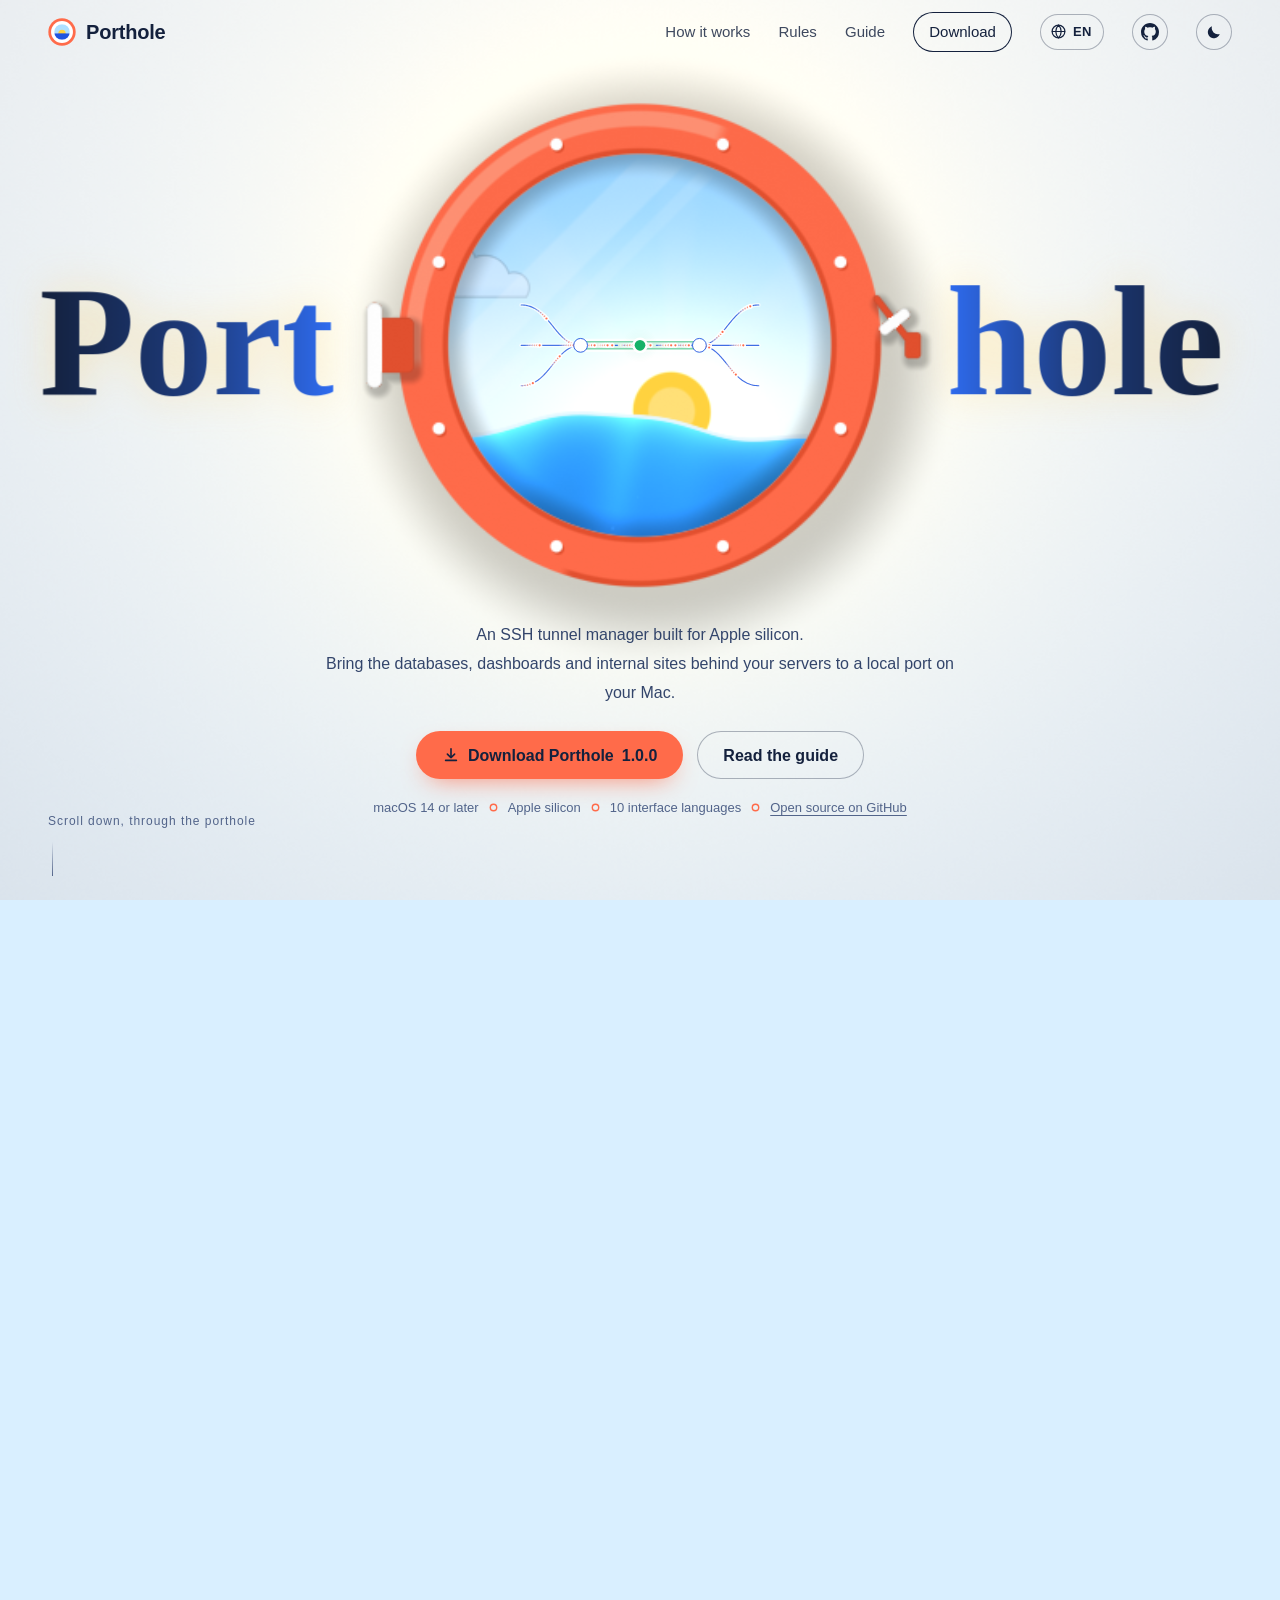
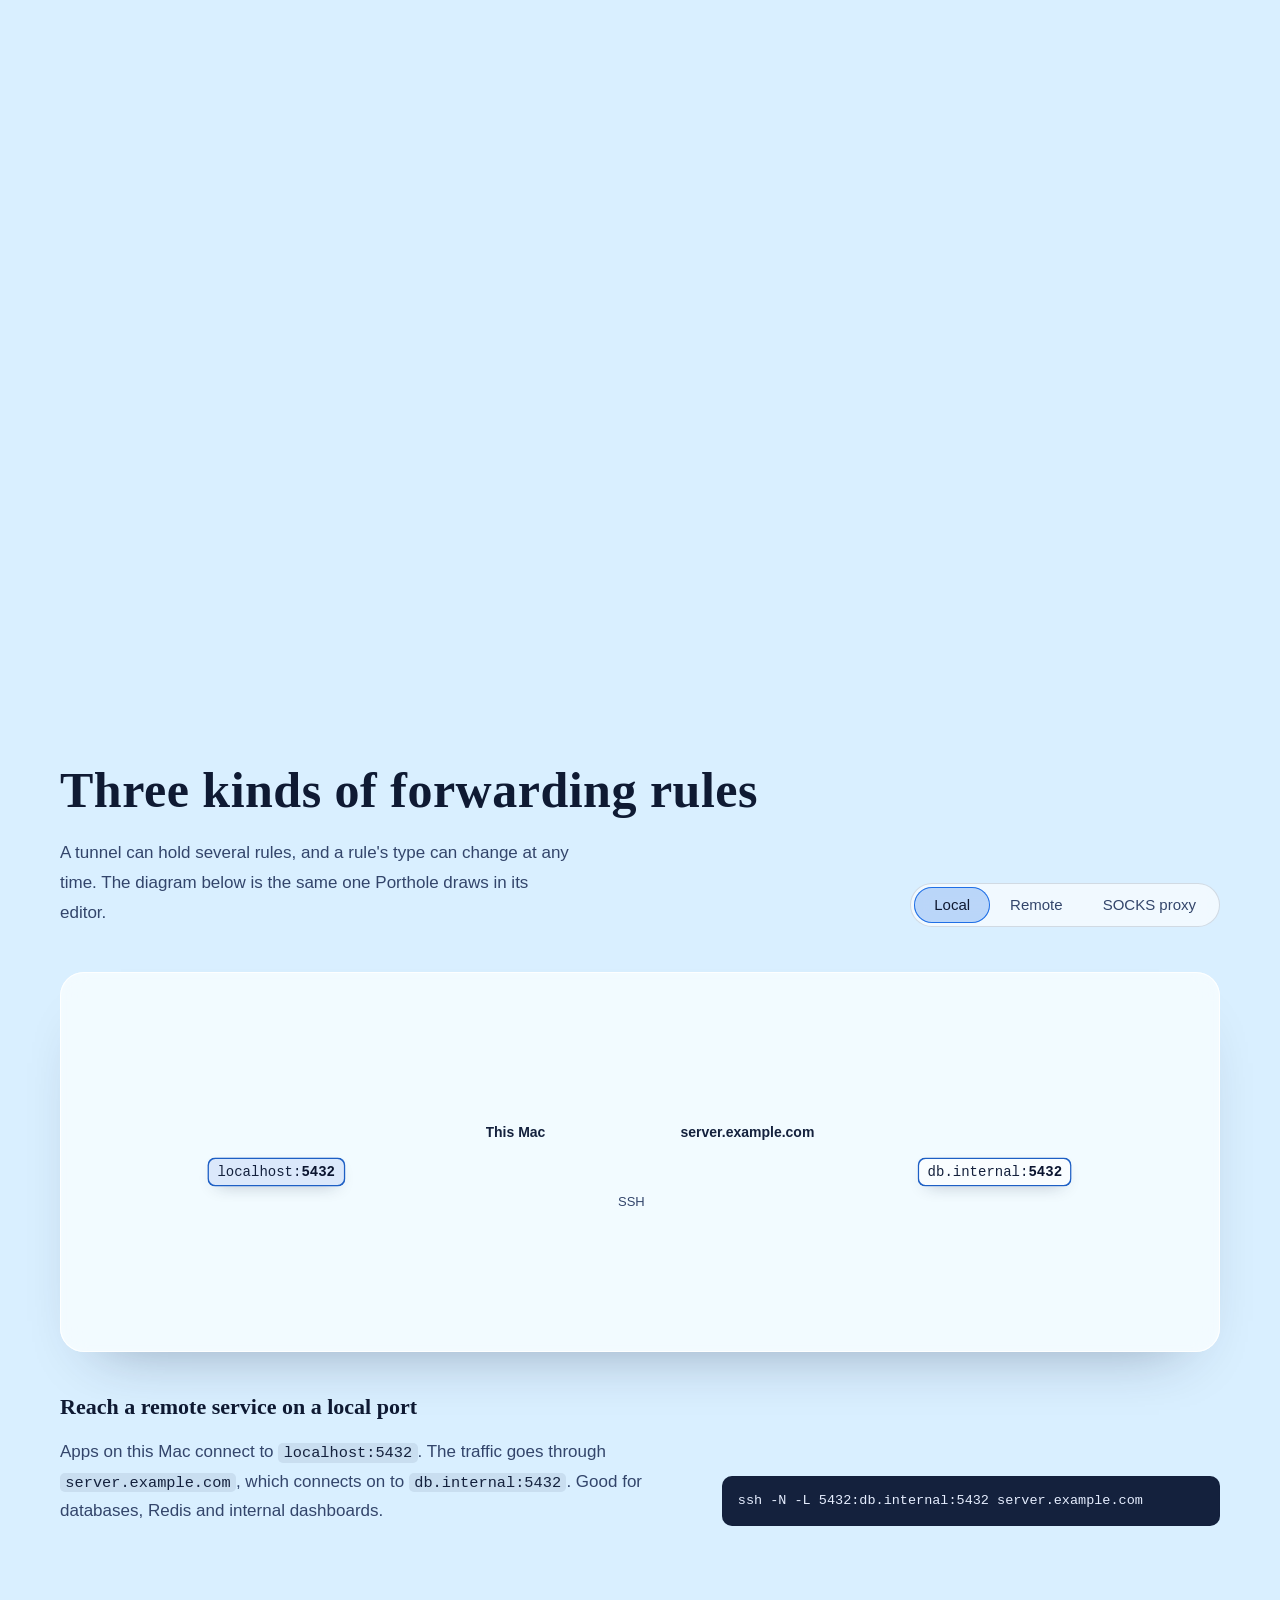
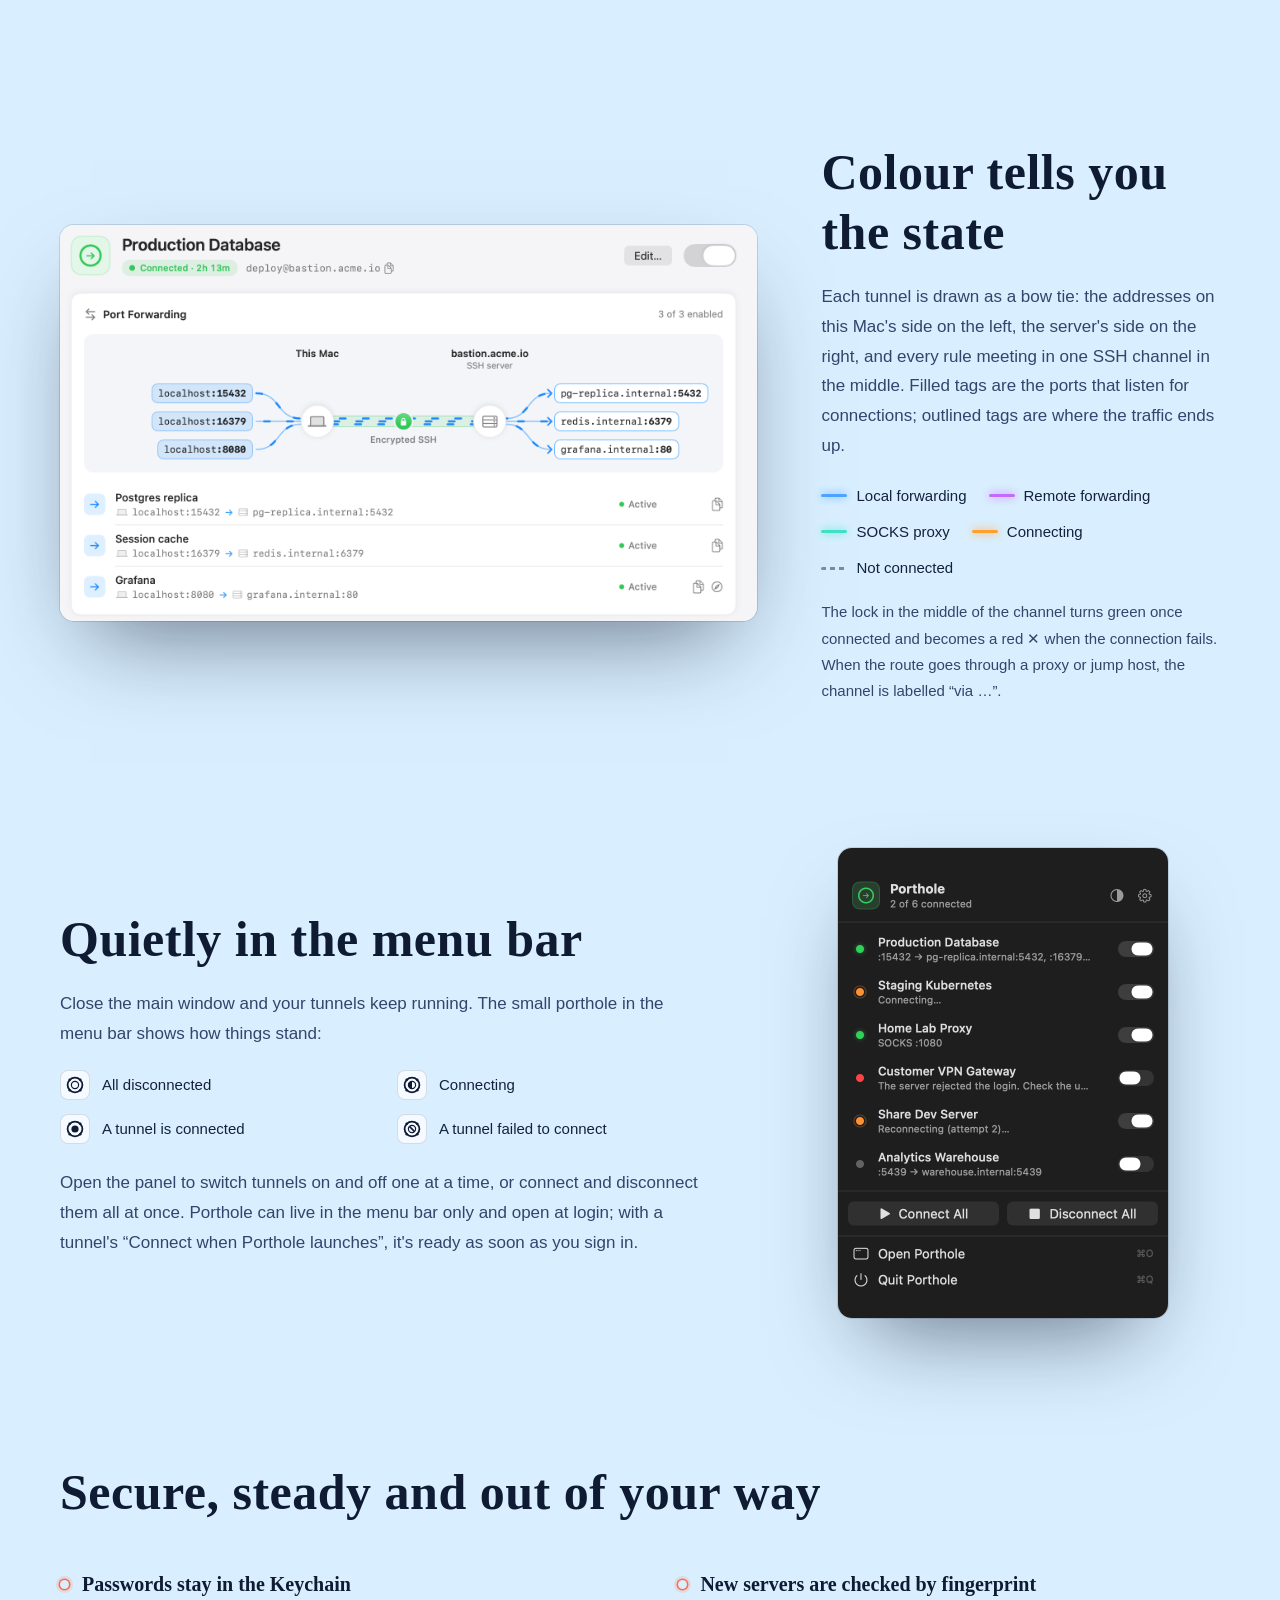
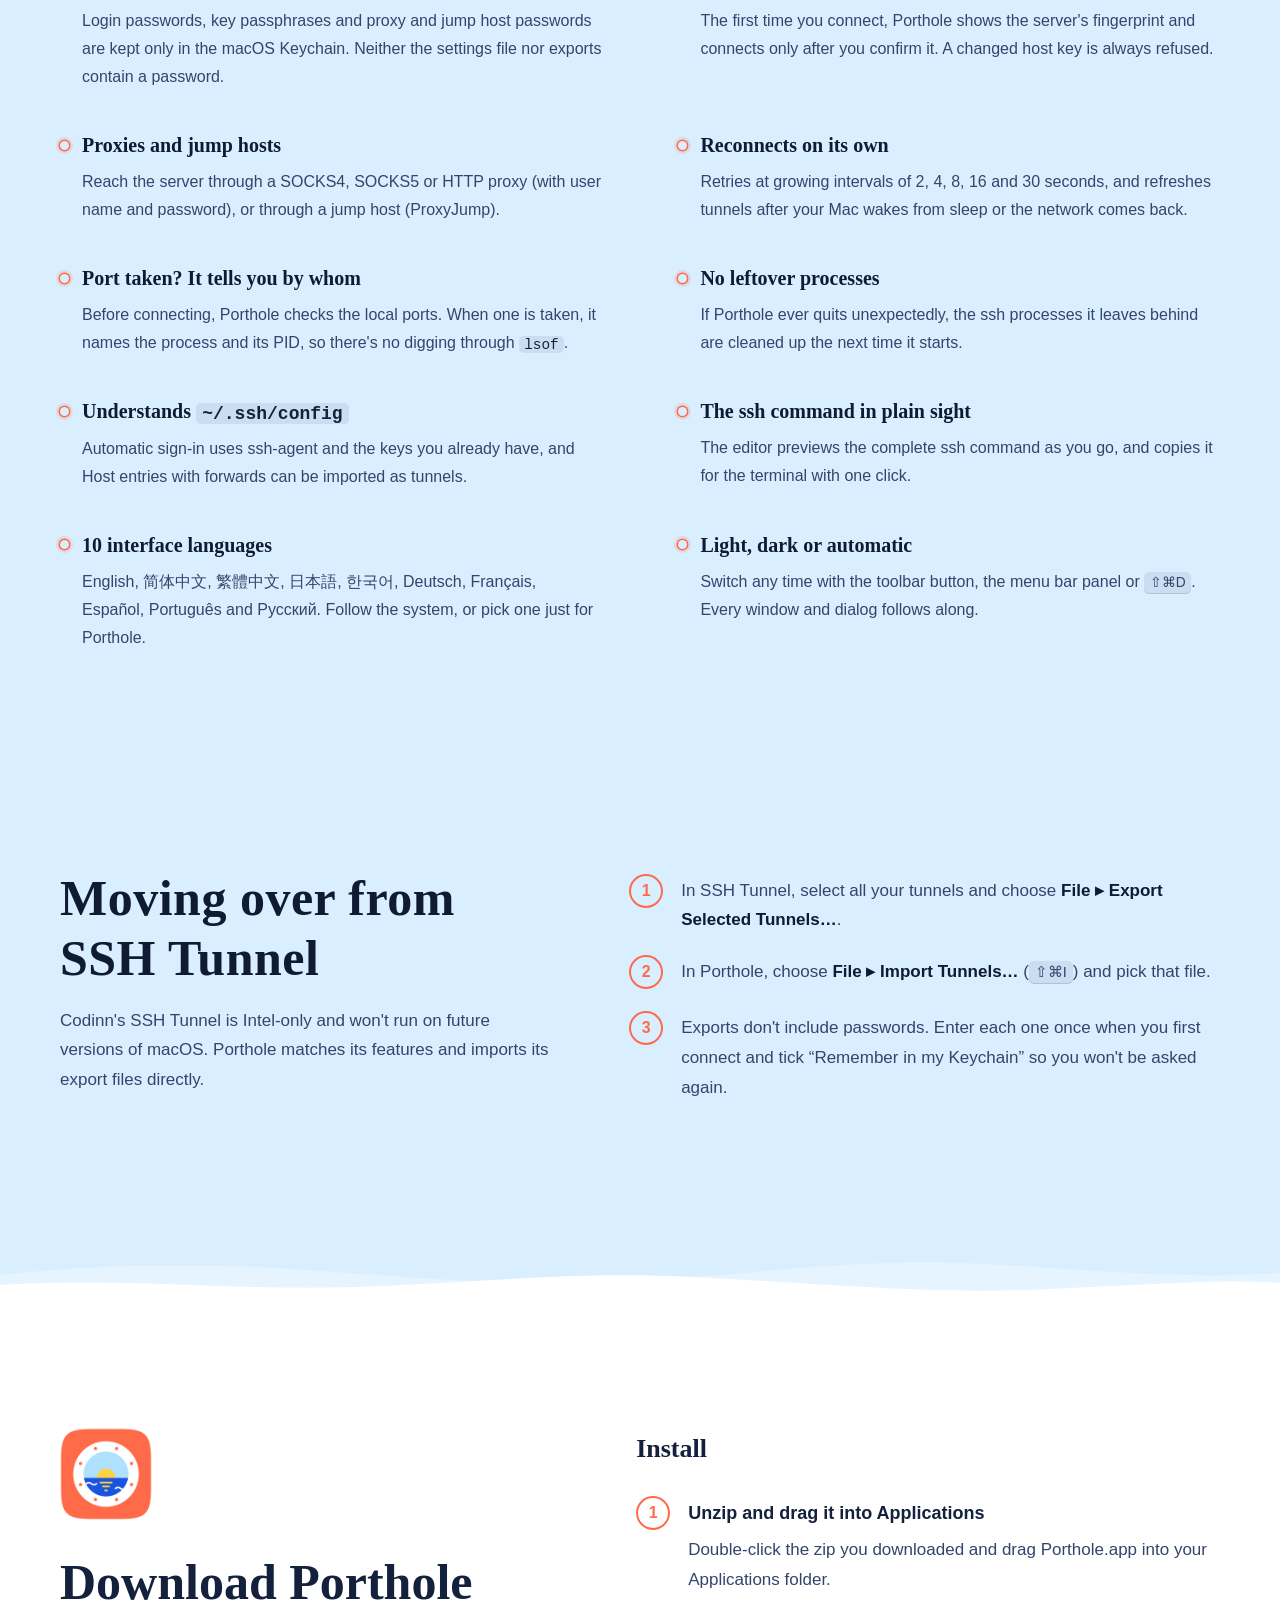
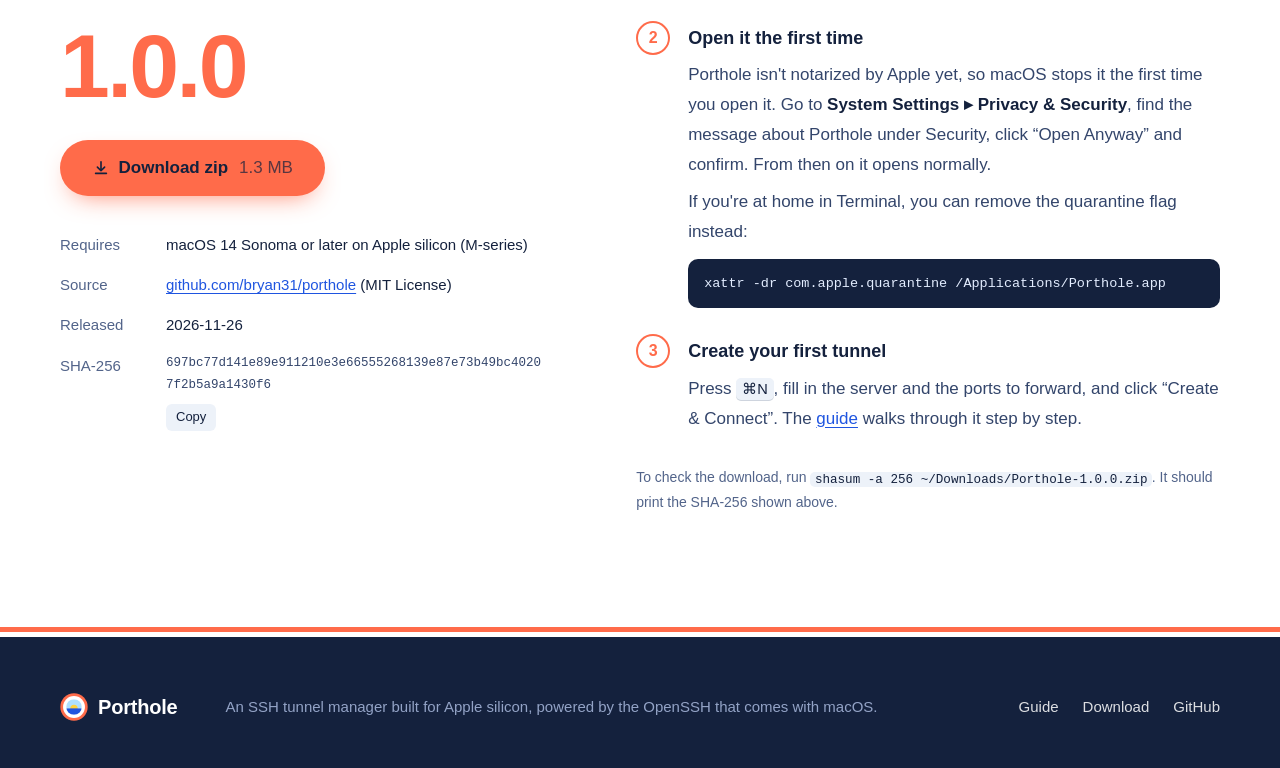
==== commit f8a6e4a7: "Make English the default language for the README and website - README.md is now English (GitHub's de" ====
--- a/website/index.html
+++ b/website/index.html
@@ -1,19 +1,19 @@
 <!doctype html>
-<html lang="zh-Hans">
+<html lang="en">
 <head>
   <meta charset="utf-8">
   <meta name="viewport" content="width=device-width, initial-scale=1, viewport-fit=cover">
-  <script>/* First visit to the default (简体中文) pages: go to the saved or browser language. Links inside the site never redirect. */(function(){try{var r=document.referrer;if(r&&new URL(r).origin===location.origin)return;var p=localStorage.getItem('porthole-lang');if(!p){if(/bot|crawl|spider|slurp|preview/i.test(navigator.userAgent))return;var l=((navigator.languages||[])[0]||navigator.language||'').toLowerCase();p=/^zh-(hant|tw|hk|mo)/.test(l)?'zh-hant':/^zh/.test(l)?'zh-hans':'en'}var d={en:'en/','zh-hant':'zh-hant/'}[p];if(d)location.replace(d+location.pathname.split('/').pop()+location.search+location.hash)}catch(e){}})();</script>
-  <title>Porthole 舷窗 · Apple 芯片原生的 SSH 隧道管理工具</title>
-  <meta name="description" content="Porthole 是原生支持 Apple 芯片的 macOS SSH 隧道管理工具：本地、远程和 SOCKS 端口转发，可视化路线图，密码只存钥匙串，断线自动重连，可导入 SSH Tunnel 的导出文件。">
+  <script>/* Arriving from outside the site: go to the language chosen in the menu before, or else the first browser language the site has (简体 or 繁體 Chinese); with none of them, stay on these English pages. Links inside the site never redirect. */(function(){try{var r=document.referrer;if(r&&new URL(r).origin===location.origin)return;var p=localStorage.getItem('porthole-lang');if(!p){if(/bot|crawl|spider|slurp|preview/i.test(navigator.userAgent))return;var ls=navigator.languages&&navigator.languages.length?navigator.languages:[navigator.language||''];for(var i=0;i<ls.length&&!p;i++){var l=String(ls[i]).toLowerCase();p=/^en\b/.test(l)?'en':/^zh-hans\b/.test(l)?'zh-hans':/^zh-(hant|tw|hk|mo)\b/.test(l)?'zh-hant':/^zh\b/.test(l)?'zh-hans':''}}var d={'zh-hans':'zh-hans/','zh-hant':'zh-hant/'}[p];if(d)location.replace(d+location.pathname.split('/').pop()+location.search+location.hash)}catch(e){}})();</script>
+  <title>Porthole · SSH tunnels, native on Apple silicon</title>
+  <meta name="description" content="Porthole is an SSH tunnel manager for Macs with Apple silicon: local, remote and SOCKS forwarding, a live route diagram, passwords kept only in the Keychain, automatic reconnects, and import from SSH Tunnel.">
   <meta name="theme-color" content="#061331">
   <meta property="og:type" content="website">
-  <meta property="og:title" content="Porthole 舷窗">
-  <meta property="og:description" content="Apple 芯片原生的 SSH 隧道管理工具。把服务器后面的数据库、监控面板和内网网站，接到你 Mac 的本地端口上。">
+  <meta property="og:title" content="Porthole">
+  <meta property="og:description" content="SSH tunnels, native on Apple silicon. Bring the databases, dashboards and internal sites behind your servers to a local port on your Mac.">
   <meta property="og:image" content="assets/img/icon-512.png">
-  <link rel="alternate" hreflang="zh-Hans" href="./">
+  <link rel="alternate" hreflang="zh-Hans" href="zh-hans/">
   <link rel="alternate" hreflang="zh-Hant" href="zh-hant/">
-  <link rel="alternate" hreflang="en" href="en/">
+  <link rel="alternate" hreflang="en" href="./">
   <link rel="alternate" hreflang="x-default" href="./">
   <link rel="icon" type="image/svg+xml" href="assets/img/logo.svg">
   <link rel="icon" type="image/png" href="assets/img/favicon-64.png">
@@ -23,30 +23,30 @@
   <script>(function(){var d=document.documentElement,t;try{t=localStorage.getItem('porthole-theme')}catch(e){}if(t!=='light'&&t!=='dark')t=matchMedia('(prefers-color-scheme: light)').matches?'light':'dark';d.dataset.theme=t;d.classList.add('js')})();</script>
 </head>
 <body class="home">
-  <a class="skip" href="#main">跳到正文</a>
+  <a class="skip" href="#main">Skip to content</a>
 
   <canvas class="sea" id="sea" aria-hidden="true"></canvas>
 
   <header class="nav" id="nav">
-    <a class="brand" href="./" aria-label="Porthole 首页">
+    <a class="brand" href="./" aria-label="Porthole home">
       <img class="brand-mark" src="assets/img/logo-mark.svg" alt="" width="28" height="28">
       <span class="brand-word">Porthole</span>
     </a>
-    <nav class="nav-links" aria-label="主导航">
-      <a class="nav-secondary" href="#how" data-jump="how">原理</a>
-      <a class="nav-secondary" href="#rules">转发规则</a>
-      <a href="docs.html">使用说明</a>
-      <a class="nav-download" href="#download">下载</a>
+    <nav class="nav-links" aria-label="Main">
+      <a class="nav-secondary" href="#how" data-jump="how">How it works</a>
+      <a class="nav-secondary" href="#rules">Rules</a>
+      <a href="docs.html">Guide</a>
+      <a class="nav-download" href="#download">Download</a>
       <details class="lang-menu">
-        <summary aria-label="语言：简体中文 · Language"><svg viewBox="0 0 24 24" aria-hidden="true"><g fill="none" stroke="currentColor" stroke-width="1.7" stroke-linecap="round"><circle cx="12" cy="12" r="9"/><path d="M3.2 12h17.6M12 3c2.5 2.5 3.8 5.5 3.8 9s-1.3 6.5-3.8 9c-2.5-2.5-3.8-5.5-3.8-9S9.5 5.5 12 3Z"/></g></svg><span>简</span></summary>
+        <summary aria-label="Language: English · 语言"><svg viewBox="0 0 24 24" aria-hidden="true"><g fill="none" stroke="currentColor" stroke-width="1.7" stroke-linecap="round"><circle cx="12" cy="12" r="9"/><path d="M3.2 12h17.6M12 3c2.5 2.5 3.8 5.5 3.8 9s-1.3 6.5-3.8 9c-2.5-2.5-3.8-5.5-3.8-9S9.5 5.5 12 3Z"/></g></svg><span>EN</span></summary>
         <ul class="lang-list">
-          <li><a href="en/" hreflang="en" lang="en" data-lang="en">English</a></li>
-          <li><a href="./" hreflang="zh-Hans" lang="zh-Hans" data-lang="zh-hans" aria-current="true">简体中文</a></li>
+          <li><a href="./" hreflang="en" lang="en" data-lang="en" aria-current="true">English</a></li>
+          <li><a href="zh-hans/" hreflang="zh-Hans" lang="zh-Hans" data-lang="zh-hans">简体中文</a></li>
           <li><a href="zh-hant/" hreflang="zh-Hant" lang="zh-Hant" data-lang="zh-hant">繁體中文</a></li>
         </ul>
       </details>
-      <a class="nav-github" href="https://github.com/bryan31/porthole" aria-label="Porthole 的源代码（GitHub）" title="GitHub"><svg viewBox="0 0 16 16" aria-hidden="true"><path fill="currentColor" d="M8 0c4.42 0 8 3.58 8 8a8.013 8.013 0 0 1-5.45 7.59c-.4.08-.55-.17-.55-.38 0-.27.01-1.13.01-2.2 0-.75-.25-1.23-.54-1.48 1.78-.2 3.65-.88 3.65-3.95 0-.88-.31-1.59-.82-2.15.08-.2.36-1.02-.08-2.12 0 0-.67-.22-2.2.82-.64-.18-1.32-.27-2-.27-.68 0-1.36.09-2 .27-1.53-1.03-2.2-.82-2.2-.82-.44 1.1-.16 1.92-.08 2.12-.51.56-.82 1.28-.82 2.15 0 3.06 1.86 3.75 3.64 3.95-.23.2-.44.55-.51 1.07-.46.21-1.61.55-2.33-.66-.15-.24-.6-.83-1.23-.82-.67.01-.27.38.01.53.34.19.73.9.82 1.13.16.45.68 1.31 2.69.94 0 .67.01 1.3.01 1.49 0 .21-.15.45-.55.38A7.995 7.995 0 0 1 0 8c0-4.42 3.58-8 8-8Z"/></svg></a>
-      <button class="theme-toggle" type="button" aria-label="切换主题">
+      <a class="nav-github" href="https://github.com/bryan31/porthole" aria-label="Porthole source code on GitHub" title="GitHub"><svg viewBox="0 0 16 16" aria-hidden="true"><path fill="currentColor" d="M8 0c4.42 0 8 3.58 8 8a8.013 8.013 0 0 1-5.45 7.59c-.4.08-.55-.17-.55-.38 0-.27.01-1.13.01-2.2 0-.75-.25-1.23-.54-1.48 1.78-.2 3.65-.88 3.65-3.95 0-.88-.31-1.59-.82-2.15.08-.2.36-1.02-.08-2.12 0 0-.67-.22-2.2.82-.64-.18-1.32-.27-2-.27-.68 0-1.36.09-2 .27-1.53-1.03-2.2-.82-2.2-.82-.44 1.1-.16 1.92-.08 2.12-.51.56-.82 1.28-.82 2.15 0 3.06 1.86 3.75 3.64 3.95-.23.2-.44.55-.51 1.07-.46.21-1.61.55-2.33-.66-.15-.24-.6-.83-1.23-.82-.67.01-.27.38.01.53.34.19.73.9.82 1.13.16.45.68 1.31 2.69.94 0 .67.01 1.3.01 1.49 0 .21-.15.45-.55.38A7.995 7.995 0 0 1 0 8c0-4.42 3.58-8 8-8Z"/></svg></a>
+      <button class="theme-toggle" type="button" aria-label="Switch theme">
         <svg class="i-sun" viewBox="0 0 24 24" aria-hidden="true"><circle cx="12" cy="12" r="4.3" fill="currentColor"/><path d="M12 2.6v2.3M12 19.1v2.3M2.6 12h2.3M19.1 12h2.3M5.4 5.4l1.6 1.6M17 17l1.6 1.6M5.4 18.6 7 17M17 7l1.6-1.6" stroke="currentColor" stroke-width="1.8" stroke-linecap="round"/></svg>
         <svg class="i-moon" viewBox="0 0 24 24" aria-hidden="true"><path d="M19.6 14.6A8.1 8.1 0 0 1 9.4 4.4a8.1 8.1 0 1 0 10.2 10.2Z" fill="currentColor"/></svg>
       </button>
@@ -62,44 +62,44 @@
         <img class="porthole-fallback" src="assets/img/icon-512.png" alt="" width="512" height="512" aria-hidden="true">
 
         <h1 class="hero-title" id="hero-title">
-          <span class="glyph glyph-l" aria-hidden="true">舷</span>
-          <span class="glyph glyph-r" aria-hidden="true">窗</span>
-          <span class="visually-hidden">Porthole 舷窗：Apple 芯片原生的 SSH 隧道管理工具</span>
+          <span class="glyph glyph-l" aria-hidden="true">Port</span>
+          <span class="glyph glyph-r" aria-hidden="true">hole</span>
+          <span class="visually-hidden">Porthole: an SSH tunnel manager built for Apple silicon</span>
         </h1>
 
         <div class="hero-copy" id="hero-copy">
-          <p class="lede">为 Apple 芯片打造的 SSH 隧道管理工具。<br>把服务器后面的数据库、监控面板和内网网站，接到你 Mac 的本地端口上。</p>
+          <p class="lede">An SSH tunnel manager built for Apple silicon.<br>Bring the databases, dashboards and internal sites behind your servers to a local port on your Mac.</p>
           <div class="cta">
             <a class="btn btn-coral" href="downloads/Porthole-1.0.0.zip" download data-download>
               <svg viewBox="0 0 20 20" aria-hidden="true"><path d="M10 3v10m0 0-4-4m4 4 4-4M4 16h12" fill="none" stroke="currentColor" stroke-width="1.8" stroke-linecap="round" stroke-linejoin="round"/></svg>
-              下载 Porthole <span data-release="version">1.0.0</span>
+              Download Porthole <span data-release="version">1.0.0</span>
             </a>
-            <a class="btn btn-line" href="docs.html">阅读使用说明</a>
-          </div>
-          <ul class="req" aria-label="要点">
-            <li>macOS 14 及以上</li>
-            <li>Apple 芯片</li>
-            <li>10 种界面语言</li>
-            <li><a href="https://github.com/bryan31/porthole">在 GitHub 开源</a></li>
+            <a class="btn btn-line" href="docs.html">Read the guide</a>
+          </div>
+          <ul class="req" aria-label="At a glance">
+            <li>macOS 14 or later</li>
+            <li>Apple silicon</li>
+            <li>10 interface languages</li>
+            <li><a href="https://github.com/bryan31/porthole">Open source on GitHub</a></li>
           </ul>
         </div>
 
-        <p class="scroll-cue" id="scroll-cue" aria-hidden="true"><span>向下滚动，穿过舷窗</span></p>
+        <p class="scroll-cue" id="scroll-cue" aria-hidden="true"><span>Scroll down, through the porthole</span></p>
 
         <div class="route-labels" id="route-labels" aria-hidden="true"></div>
 
-        <ol class="dive-captions" id="how" aria-label="Porthole 的工作方式">
+        <ol class="dive-captions" id="how" aria-label="How Porthole works">
           <li>
-            <h2>应用连接本机端口</h2>
-            <p>数据库客户端、浏览器和脚本照常连接 <code>localhost:15432</code>。对它们来说，服务就在这台 Mac 上。</p>
+            <h2>Apps connect to a local port</h2>
+            <p>Database clients, browsers and scripts connect to <code>localhost:15432</code> as usual. As far as they can tell, the service runs right here on this Mac.</p>
           </li>
           <li>
-            <h2>所有规则共用一条加密连接</h2>
-            <p>Porthole 调用 macOS 自带的 OpenSSH，同一条隧道里的规则走同一个 ssh 连接。断线后按 2、4、8…30 秒逐步重试，Mac 从睡眠中唤醒后会主动刷新。</p>
+            <h2>Every rule shares one encrypted connection</h2>
+            <p>Porthole drives the OpenSSH that comes with macOS, and all the rules in a tunnel travel over the same ssh connection. If it drops, Porthole tries again after 2, 4, 8… up to 30 seconds, and refreshes it when your Mac wakes from sleep.</p>
           </li>
           <li>
-            <h2>服务器替你连到内网</h2>
-            <p>流量从 <code>bastion.acme.io</code> 出来，再去往只有它能访问的地址：数据库副本、Redis 和 Grafana。</p>
+            <h2>The server reaches the private network for you</h2>
+            <p>Traffic leaves from <code>bastion.acme.io</code> and goes on to addresses only it can reach: a database replica, Redis and Grafana.</p>
           </li>
         </ol>
         <ol class="dive-progress" id="dive-progress" aria-hidden="true"><li></li><li></li><li></li></ol>
@@ -107,15 +107,15 @@
     </section>
 
     <!-- Shown instead of the dive when motion is reduced or WebGL is missing -->
-    <section class="how-static" aria-label="Porthole 的工作方式">
+    <section class="how-static" aria-label="How Porthole works">
       <div class="wrap">
         <figure class="shot">
-          <img src="assets/img/shots/zh-hans/detail-dark.webp" alt="Porthole 主窗口：三条本地转发规则从本机汇入一条 SSH 加密通道，再从 bastion.acme.io 分别到达数据库、Redis 和 Grafana" width="845" height="480" loading="lazy">
+          <img src="assets/img/shots/en/detail-dark.webp" alt="Porthole's main window: three local forwarding rules leave this Mac, join one encrypted SSH channel and fan out from bastion.acme.io to a database, Redis and Grafana" width="845" height="480" loading="lazy">
         </figure>
         <ol class="how-list">
-          <li><h2>应用连接本机端口</h2><p>数据库客户端、浏览器和脚本照常连接 <code>localhost:15432</code>，就像服务在这台 Mac 上。</p></li>
-          <li><h2>所有规则共用一条加密连接</h2><p>Porthole 调用 macOS 自带的 OpenSSH；断线自动重连，Mac 唤醒后主动刷新。</p></li>
-          <li><h2>服务器替你连到内网</h2><p>流量从 SSH 服务器出来，再去往只有它能访问的地址。</p></li>
+          <li><h2>Apps connect to a local port</h2><p>Database clients, browsers and scripts connect to <code>localhost:15432</code> as if the service ran on this Mac.</p></li>
+          <li><h2>Every rule shares one encrypted connection</h2><p>Porthole drives the OpenSSH that comes with macOS, reconnects on its own and refreshes tunnels when your Mac wakes.</p></li>
+          <li><h2>The server reaches the private network for you</h2><p>Traffic leaves from the SSH server and goes on to addresses only it can reach.</p></li>
         </ol>
       </div>
     </section>
@@ -125,13 +125,13 @@
       <div class="wrap">
         <div class="rules-head">
           <div>
-            <h2 id="rules-title">三种转发规则</h2>
-            <p class="section-lede">一条隧道里可以放多条规则，类型随时切换。下面的图示和 Porthole 编辑器里的一样。</p>
-          </div>
-          <div class="seg" role="tablist" aria-label="规则类型">
-            <button role="tab" id="tab-local" aria-controls="panel-local" aria-selected="true" data-kind="local">本地</button>
-            <button role="tab" id="tab-remote" aria-controls="panel-remote" aria-selected="false" tabindex="-1" data-kind="remote">远程</button>
-            <button role="tab" id="tab-socks" aria-controls="panel-socks" aria-selected="false" tabindex="-1" data-kind="socks">SOCKS 代理</button>
+            <h2 id="rules-title">Three kinds of forwarding rules</h2>
+            <p class="section-lede">A tunnel can hold several rules, and a rule's type can change at any time. The diagram below is the same one Porthole draws in its editor.</p>
+          </div>
+          <div class="seg" role="tablist" aria-label="Rule type">
+            <button role="tab" id="tab-local" aria-controls="panel-local" aria-selected="true" data-kind="local">Local</button>
+            <button role="tab" id="tab-remote" aria-controls="panel-remote" aria-selected="false" tabindex="-1" data-kind="remote">Remote</button>
+            <button role="tab" id="tab-socks" aria-controls="panel-socks" aria-selected="false" tabindex="-1" data-kind="socks">SOCKS proxy</button>
           </div>
         </div>
 
@@ -142,22 +142,22 @@
 
         <div class="rule-panel" id="panel-local" role="tabpanel" aria-labelledby="tab-local">
           <div>
-            <h3>在本地端口访问远程服务</h3>
-            <p>本机应用连接 <code>localhost:5432</code>，流量经 <code>server.example.com</code> 转发，再由它连接到 <code>db.internal:5432</code>。适合数据库、Redis 和内网监控面板。</p>
+            <h3>Reach a remote service on a local port</h3>
+            <p>Apps on this Mac connect to <code>localhost:5432</code>. The traffic goes through <code>server.example.com</code>, which connects on to <code>db.internal:5432</code>. Good for databases, Redis and internal dashboards.</p>
           </div>
           <pre><code>ssh -N -L 5432:db.internal:5432 server.example.com</code></pre>
         </div>
         <div class="rule-panel" id="panel-remote" role="tabpanel" aria-labelledby="tab-remote" hidden>
           <div>
-            <h3>把本机服务分享给服务器</h3>
-            <p><code>server.example.com</code> 在端口 8080 上监听，那里收到的连接会经隧道回到本机，再连接到 <code>localhost:3000</code>。适合把开发中的网页给同事看，或接收 webhook 回调。</p>
+            <h3>Share a local service with the server</h3>
+            <p><code>server.example.com</code> listens on port 8080. Connections that arrive there come back through the tunnel to this Mac and on to <code>localhost:3000</code>. Good for showing a work-in-progress site to a colleague, or for receiving webhook callbacks.</p>
           </div>
           <pre><code>ssh -N -R 8080:localhost:3000 server.example.com</code></pre>
         </div>
         <div class="rule-panel" id="panel-socks" role="tabpanel" aria-labelledby="tab-socks" hidden>
           <div>
-            <h3>通过服务器上网</h3>
-            <p>本机在 <code>localhost:1080</code> 上运行 SOCKS4/5 代理。把浏览器或应用指向它，所有连接都会从 <code>server.example.com</code> 出去，适合访问只对服务器开放的网站。</p>
+            <h3>Browse through the server</h3>
+            <p>A SOCKS4/5 proxy runs on <code>localhost:1080</code>. Point a browser or app at it and every connection leaves from <code>server.example.com</code>, which is handy for sites that only the server can reach.</p>
           </div>
           <pre><code>ssh -N -D 1080 server.example.com</code></pre>
         </div>
@@ -169,93 +169,93 @@
       <div class="wrap">
         <div class="showcase">
           <figure class="shot shot-main">
-            <img class="for-dark" src="assets/img/shots/zh-hans/detail-dark.webp" alt="Porthole 主窗口（深色）：Production Database 隧道已连接 2 小时 13 分钟，三条规则全部活跃" width="845" height="480" loading="lazy">
-            <img class="for-light" src="assets/img/shots/zh-hans/detail-light-top.webp" alt="Porthole 主窗口（浅色）：Production Database 隧道已连接 2 小时 13 分钟，三条规则全部活跃" width="845" height="480" loading="lazy">
+            <img class="for-dark" src="assets/img/shots/en/detail-dark.webp" alt="Porthole's main window (dark): the Production Database tunnel has been connected for 2 h 13 min and all three rules are active" width="845" height="480" loading="lazy">
+            <img class="for-light" src="assets/img/shots/en/detail-light-top.webp" alt="Porthole's main window (light): the Production Database tunnel has been connected for 2 h 13 min and all three rules are active" width="845" height="480" loading="lazy">
           </figure>
           <div class="showcase-text">
-            <h2 id="craft-title">颜色就是状态</h2>
-            <p>每条隧道画成一个领结：左边是本机这一侧的地址，右边是服务器那一侧，所有规则汇入中间同一条 SSH 通道。实心标签是连接进来的监听端口，空心标签是最终到达的地址。</p>
+            <h2 id="craft-title">Colour tells you the state</h2>
+            <p>Each tunnel is drawn as a bow tie: the addresses on this Mac's side on the left, the server's side on the right, and every rule meeting in one SSH channel in the middle. Filled tags are the ports that listen for connections; outlined tags are where the traffic ends up.</p>
             <ul class="legend">
-              <li style="--c: var(--local)">本地转发</li>
-              <li style="--c: var(--remote)">远程转发</li>
-              <li style="--c: var(--socks)">SOCKS 代理</li>
-              <li style="--c: #ff9f2e">正在连接</li>
-              <li class="legend-off">未连接</li>
+              <li style="--c: var(--local)">Local forwarding</li>
+              <li style="--c: var(--remote)">Remote forwarding</li>
+              <li style="--c: var(--socks)">SOCKS proxy</li>
+              <li style="--c: #ff9f2e">Connecting</li>
+              <li class="legend-off">Not connected</li>
             </ul>
-            <p class="fine">通道中间的锁在连上时变绿，失败时变成红色的 ✕。经代理或跳板机时，通道下方会标出“经由 …”。</p>
+            <p class="fine">The lock in the middle of the channel turns green once connected and becomes a red ✕ when the connection fails. When the route goes through a proxy or jump host, the channel is labelled “via …”.</p>
           </div>
         </div>
 
         <div class="menubar-row">
           <div class="menubar-text">
-            <h2>安静地待在菜单栏</h2>
-            <p>关掉主窗口，隧道照常运行。菜单栏里的小舷窗告诉你整体状态：</p>
+            <h2>Quietly in the menu bar</h2>
+            <p>Close the main window and your tunnels keep running. The small porthole in the menu bar shows how things stand:</p>
             <ul class="status-icons">
               <li>
                 <svg viewBox="0 0 18 18" aria-hidden="true"><g fill="currentColor" stroke="currentColor"><circle cx="9" cy="9" r="7.4" fill="none" stroke-width="1.8"/><circle cx="14.23" cy="3.77" r="1.3" stroke="none"/><circle cx="3.77" cy="3.77" r="1.3" stroke="none"/><circle cx="3.77" cy="14.23" r="1.3" stroke="none"/><circle cx="14.23" cy="14.23" r="1.3" stroke="none"/><circle cx="9" cy="9" r="3.6" fill="none" stroke-width="1.2"/></g></svg>
-                <span>全部未连接</span>
+                <span>All disconnected</span>
               </li>
               <li>
                 <svg viewBox="0 0 18 18" aria-hidden="true"><g fill="currentColor" stroke="currentColor"><circle cx="9" cy="9" r="7.4" fill="none" stroke-width="1.8"/><circle cx="14.23" cy="3.77" r="1.3" stroke="none"/><circle cx="3.77" cy="3.77" r="1.3" stroke="none"/><circle cx="3.77" cy="14.23" r="1.3" stroke="none"/><circle cx="14.23" cy="14.23" r="1.3" stroke="none"/><path d="M9 5.4A3.6 3.6 0 0 0 9 12.6Z" stroke="none"/><circle cx="9" cy="9" r="3.6" fill="none" stroke-width="1.2"/></g></svg>
-                <span>正在连接</span>
+                <span>Connecting</span>
               </li>
               <li>
                 <svg viewBox="0 0 18 18" aria-hidden="true"><g fill="currentColor" stroke="currentColor"><circle cx="9" cy="9" r="7.4" fill="none" stroke-width="1.8"/><circle cx="14.23" cy="3.77" r="1.3" stroke="none"/><circle cx="3.77" cy="3.77" r="1.3" stroke="none"/><circle cx="3.77" cy="14.23" r="1.3" stroke="none"/><circle cx="14.23" cy="14.23" r="1.3" stroke="none"/><circle cx="9" cy="9" r="3.6" stroke="none"/></g></svg>
-                <span>有隧道已连接</span>
+                <span>A tunnel is connected</span>
               </li>
               <li>
                 <svg viewBox="0 0 18 18" aria-hidden="true"><g fill="currentColor" stroke="currentColor"><circle cx="9" cy="9" r="7.4" fill="none" stroke-width="1.8"/><circle cx="14.23" cy="3.77" r="1.3" stroke="none"/><circle cx="3.77" cy="3.77" r="1.3" stroke="none"/><circle cx="3.77" cy="14.23" r="1.3" stroke="none"/><circle cx="14.23" cy="14.23" r="1.3" stroke="none"/><path d="M6.4 6.4 11.6 11.6" fill="none" stroke-width="1.6"/><circle cx="9" cy="9" r="3.6" fill="none" stroke-width="1.2"/></g></svg>
-                <span>有隧道连接失败</span>
+                <span>A tunnel failed to connect</span>
               </li>
             </ul>
-            <p>点开面板可以单独开关每条隧道，或一键全部连接、全部断开。Porthole 可以只显示在菜单栏，也可以登录时自动打开；配合隧道的“启动时自动连接”，开机后隧道就已就绪。</p>
+            <p>Open the panel to switch tunnels on and off one at a time, or connect and disconnect them all at once. Porthole can live in the menu bar only and open at login; with a tunnel's “Connect when Porthole launches”, it's ready as soon as you sign in.</p>
           </div>
           <figure class="shot shot-menubar">
-            <img src="assets/img/shots/zh-hans/menubar.webp" alt="Porthole 菜单栏面板：六条隧道及各自状态，下方是全部连接和全部断开按钮" width="330" height="470" loading="lazy">
+            <img src="assets/img/shots/en/menubar.webp" alt="Porthole's menu bar panel: six tunnels and their status, with Connect All and Disconnect All below" width="330" height="470" loading="lazy">
           </figure>
         </div>
 
-        <h2 class="specs-title">安全、稳定，也不打扰</h2>
+        <h2 class="specs-title">Secure, steady and out of your way</h2>
         <dl class="specs">
           <div>
-            <dt>密码只放在钥匙串</dt>
-            <dd>登录密码、私钥口令、代理和跳板机的密码都只存在 macOS 钥匙串里。设置文件和导出文件都不含密码。</dd>
-          </div>
-          <div>
-            <dt>新服务器先核对指纹</dt>
-            <dd>第一次连接时显示服务器的指纹，由你确认后才连接。主机密钥一旦变化，一律拒绝。</dd>
-          </div>
-          <div>
-            <dt>代理与跳板机</dt>
-            <dd>可以经 SOCKS4、SOCKS5、HTTP 代理（支持用户名和密码）或跳板机（ProxyJump）连接服务器。</dd>
-          </div>
-          <div>
-            <dt>断线自动重连</dt>
-            <dd>按 2、4、8、16、30 秒逐步拉长间隔重试；Mac 从睡眠中唤醒、网络恢复后会自动刷新隧道。</dd>
-          </div>
-          <div>
-            <dt>端口被占用，直接告诉你是谁</dt>
-            <dd>连接前先检查本地端口，被占用时指出是哪个进程和它的 PID，不用再去翻 <code>lsof</code>。</dd>
-          </div>
-          <div>
-            <dt>不留残余进程</dt>
-            <dd>Porthole 意外退出后留下的 ssh 进程，会在下次启动时自动清理。</dd>
-          </div>
-          <div>
-            <dt>读得懂 <code>~/.ssh/config</code></dt>
-            <dd>自动登录会用上 ssh-agent 和你已有的密钥；带转发的 Host 条目可以直接导入成隧道。</dd>
-          </div>
-          <div>
-            <dt>ssh 命令一目了然</dt>
-            <dd>编辑器里实时预览完整的 ssh 命令，也可以一键拷贝到终端里用。</dd>
-          </div>
-          <div>
-            <dt>10 种界面语言</dt>
-            <dd>简体中文、繁體中文、English、日本語、한국어、Deutsch、Français、Español、Português、Русский，可跟随系统或单独指定。</dd>
-          </div>
-          <div>
-            <dt>浅色、深色、跟随系统</dt>
-            <dd>用工具栏按钮、菜单栏面板或 <kbd>⇧⌘D</kbd> 随时切换，所有窗口和对话框一起变。</dd>
+            <dt>Passwords stay in the Keychain</dt>
+            <dd>Login passwords, key passphrases and proxy and jump host passwords are kept only in the macOS Keychain. Neither the settings file nor exports contain a password.</dd>
+          </div>
+          <div>
+            <dt>New servers are checked by fingerprint</dt>
+            <dd>The first time you connect, Porthole shows the server's fingerprint and connects only after you confirm it. A changed host key is always refused.</dd>
+          </div>
+          <div>
+            <dt>Proxies and jump hosts</dt>
+            <dd>Reach the server through a SOCKS4, SOCKS5 or HTTP proxy (with user name and password), or through a jump host (ProxyJump).</dd>
+          </div>
+          <div>
+            <dt>Reconnects on its own</dt>
+            <dd>Retries at growing intervals of 2, 4, 8, 16 and 30 seconds, and refreshes tunnels after your Mac wakes from sleep or the network comes back.</dd>
+          </div>
+          <div>
+            <dt>Port taken? It tells you by whom</dt>
+            <dd>Before connecting, Porthole checks the local ports. When one is taken, it names the process and its PID, so there's no digging through <code>lsof</code>.</dd>
+          </div>
+          <div>
+            <dt>No leftover processes</dt>
+            <dd>If Porthole ever quits unexpectedly, the ssh processes it leaves behind are cleaned up the next time it starts.</dd>
+          </div>
+          <div>
+            <dt>Understands <code>~/.ssh/config</code></dt>
+            <dd>Automatic sign-in uses ssh-agent and the keys you already have, and Host entries with forwards can be imported as tunnels.</dd>
+          </div>
+          <div>
+            <dt>The ssh command in plain sight</dt>
+            <dd>The editor previews the complete ssh command as you go, and copies it for the terminal with one click.</dd>
+          </div>
+          <div>
+            <dt>10 interface languages</dt>
+            <dd>English, 简体中文, 繁體中文, 日本語, 한국어, Deutsch, Français, Español, Português and Русский. Follow the system, or pick one just for Porthole.</dd>
+          </div>
+          <div>
+            <dt>Light, dark or automatic</dt>
+            <dd>Switch any time with the toolbar button, the menu bar panel or <kbd>⇧⌘D</kbd>. Every window and dialog follows along.</dd>
           </div>
         </dl>
       </div>
@@ -265,13 +265,13 @@
     <section class="migrate" aria-labelledby="migrate-title">
       <div class="wrap migrate-grid">
         <div>
-          <h2 id="migrate-title">从 SSH Tunnel 搬过来</h2>
-          <p class="section-lede">Codinn 的 SSH Tunnel 只有 Intel 版本，在以后的 macOS 上将无法运行。Porthole 的功能与它对齐，并能直接导入它的导出文件。</p>
+          <h2 id="migrate-title">Moving over from SSH Tunnel</h2>
+          <p class="section-lede">Codinn's SSH Tunnel is Intel-only and won't run on future versions of macOS. Porthole matches its features and imports its export files directly.</p>
         </div>
         <ol class="steps">
-          <li>在 SSH Tunnel 里全选隧道，选择 <b>File ▸ Export Selected Tunnels…</b> 导出。</li>
-          <li>在 Porthole 里选择 <b>文件 ▸ 导入隧道…</b>（<kbd>⇧⌘I</kbd>），选中刚才的文件。</li>
-          <li>导出文件不含密码。第一次连接时输入一次，勾选“保存到我的钥匙串”，以后就不用再输。</li>
+          <li>In SSH Tunnel, select all your tunnels and choose <b>File ▸ Export Selected Tunnels…</b>.</li>
+          <li>In Porthole, choose <b>File ▸ Import Tunnels…</b> (<kbd>⇧⌘I</kbd>) and pick that file.</li>
+          <li>Exports don't include passwords. Enter each one once when you first connect and tick “Remember in my Keychain” so you won't be asked again.</li>
         </ol>
       </div>
     </section>
@@ -285,45 +285,45 @@
       <div class="wrap download-grid">
         <div class="dl-main">
           <img class="dl-icon" src="assets/img/icon-512.png" alt="" width="112" height="112" loading="lazy">
-          <h2 id="download-title">下载 Porthole</h2>
-          <p class="dl-version" aria-label="当前版本"><span data-release="version">1.0.0</span></p>
+          <h2 id="download-title">Download Porthole</h2>
+          <p class="dl-version" aria-label="Current version"><span data-release="version">1.0.0</span></p>
           <a class="btn btn-coral btn-lg" href="downloads/Porthole-1.0.0.zip" download>
             <svg viewBox="0 0 20 20" aria-hidden="true"><path d="M10 3v10m0 0-4-4m4 4 4-4M4 16h12" fill="none" stroke="currentColor" stroke-width="1.8" stroke-linecap="round" stroke-linejoin="round"/></svg>
-            下载 zip <span class="btn-meta" data-release="size">1.3 MB</span>
+            Download zip <span class="btn-meta" data-release="size">1.3 MB</span>
           </a>
           <dl class="dl-facts">
-            <div><dt>系统要求</dt><dd>macOS 14 Sonoma 或更新版本，Apple 芯片（M 系列）</dd></div>
-            <div><dt>源代码</dt><dd><a href="https://github.com/bryan31/porthole">github.com/bryan31/porthole</a><span class="license">（MIT 许可证）</span></dd></div>
-            <div><dt>发布日期</dt><dd data-release="date">2026-11-26</dd></div>
+            <div><dt>Requires</dt><dd>macOS 14 Sonoma or later on Apple silicon (M-series)</dd></div>
+            <div><dt>Source</dt><dd><a href="https://github.com/bryan31/porthole">github.com/bryan31/porthole</a> <span class="license">(MIT License)</span></dd></div>
+            <div><dt>Released</dt><dd data-release="date">2026-11-26</dd></div>
             <div>
               <dt>SHA-256</dt>
               <dd class="sha">
                 <code data-release="sha256">697bc77d141e89e911210e3e66555268139e87e73b49bc40207f2b5a9a1430f6</code>
-                <button class="copy-btn" type="button" data-copy-target="[data-release='sha256']">拷贝</button>
+                <button class="copy-btn" type="button" data-copy-target="[data-release='sha256']">Copy</button>
               </dd>
             </div>
           </dl>
         </div>
 
         <div class="dl-steps">
-          <h3>安装</h3>
+          <h3>Install</h3>
           <ol class="steps">
             <li>
-              <b>解压，拖进“应用程序”</b>
-              <p>双击下载的 zip，把 Porthole.app 拖到“应用程序”文件夹。</p>
+              <b>Unzip and drag it into Applications</b>
+              <p>Double-click the zip you downloaded and drag Porthole.app into your Applications folder.</p>
             </li>
             <li>
-              <b>第一次打开</b>
-              <p>Porthole 还没有经过 Apple 公证，第一次打开时 macOS 会拦下它。打开 <b>系统设置 ▸ 隐私与安全性</b>，在“安全性”一栏找到关于 Porthole 的提示，点“仍要打开”并确认。之后就能正常打开了。</p>
-              <p>熟悉终端的话，也可以直接移除隔离标记：</p>
+              <b>Open it the first time</b>
+              <p>Porthole isn't notarized by Apple yet, so macOS stops it the first time you open it. Go to <b>System Settings ▸ Privacy &amp; Security</b>, find the message about Porthole under Security, click “Open Anyway” and confirm. From then on it opens normally.</p>
+              <p>If you're at home in Terminal, you can remove the quarantine flag instead:</p>
               <pre><code>xattr -dr com.apple.quarantine /Applications/Porthole.app</code></pre>
             </li>
             <li>
-              <b>创建第一条隧道</b>
-              <p>按 <kbd>⌘N</kbd>，填好服务器和要转发的端口，点“创建并连接”。详细步骤见<a href="docs.html#first-tunnel">使用说明</a>。</p>
+              <b>Create your first tunnel</b>
+              <p>Press <kbd>⌘N</kbd>, fill in the server and the ports to forward, and click “Create &amp; Connect”. The <a href="docs.html#first-tunnel">guide</a> walks through it step by step.</p>
             </li>
           </ol>
-          <p class="verify">校验下载的文件：<code>shasum -a 256 ~/Downloads/Porthole-<span data-release="version">1.0.0</span>.zip</code>，输出应与上面的 SHA-256 一致。</p>
+          <p class="verify">To check the download, run <code>shasum -a 256 ~/Downloads/Porthole-<span data-release="version">1.0.0</span>.zip</code>. It should print the SHA-256 shown above.</p>
         </div>
       </div>
     </section>
@@ -332,11 +332,11 @@
   <div class="stripe" aria-hidden="true"></div>
   <footer class="footer">
     <div class="wrap footer-grid">
-      <p class="footer-brand"><img class="brand-mark" src="assets/img/logo-mark.svg" alt="" width="28" height="28"><span class="brand-word">Porthole</span><span class="zh">舷窗</span></p>
-      <p class="footer-note">为 Apple 芯片打造的 SSH 隧道管理工具，基于 macOS 自带的 OpenSSH。</p>
-      <nav aria-label="页脚导航">
-        <a href="docs.html">使用说明</a>
-        <a href="#download">下载</a>
+      <p class="footer-brand"><img class="brand-mark" src="assets/img/logo-mark.svg" alt="" width="28" height="28"><span class="brand-word">Porthole</span></p>
+      <p class="footer-note">An SSH tunnel manager built for Apple silicon, powered by the OpenSSH that comes with macOS.</p>
+      <nav aria-label="Footer">
+        <a href="docs.html">Guide</a>
+        <a href="#download">Download</a>
         <a href="https://github.com/bryan31/porthole">GitHub</a>
       </nav>
     </div>
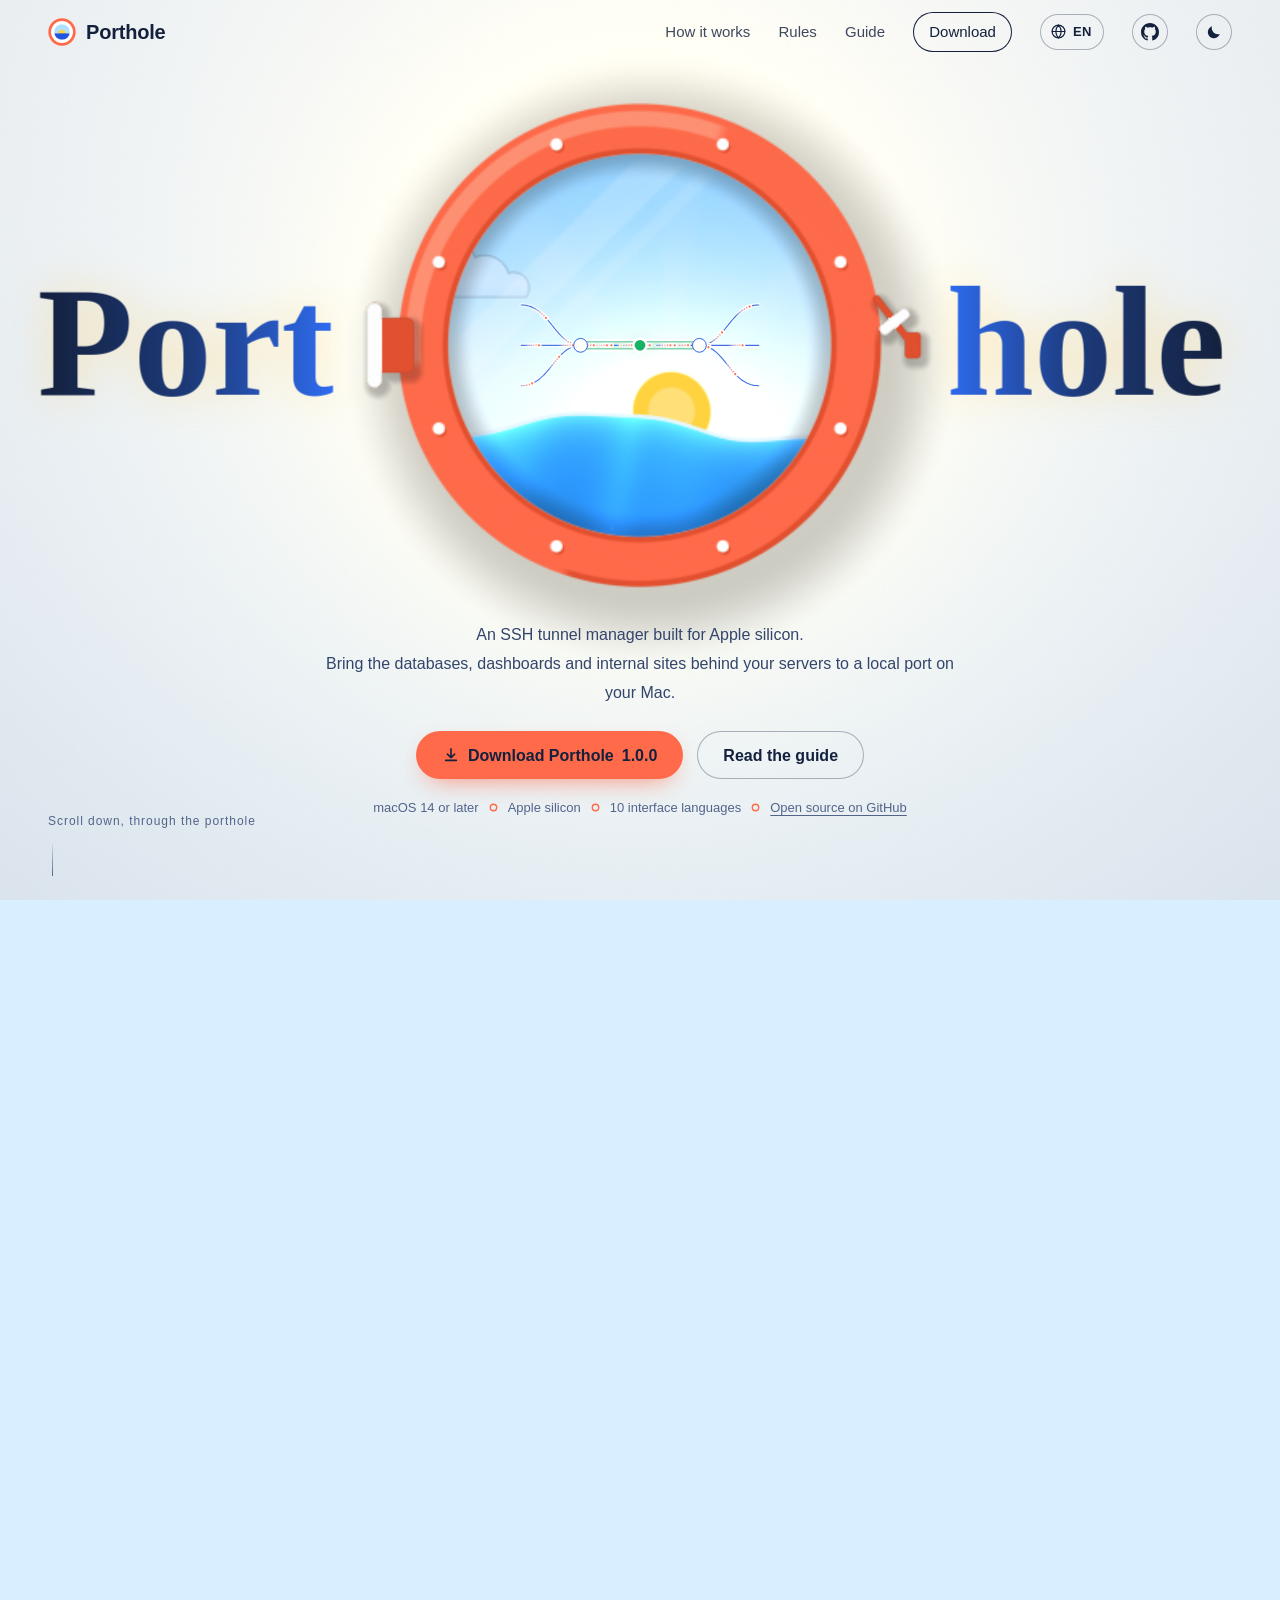
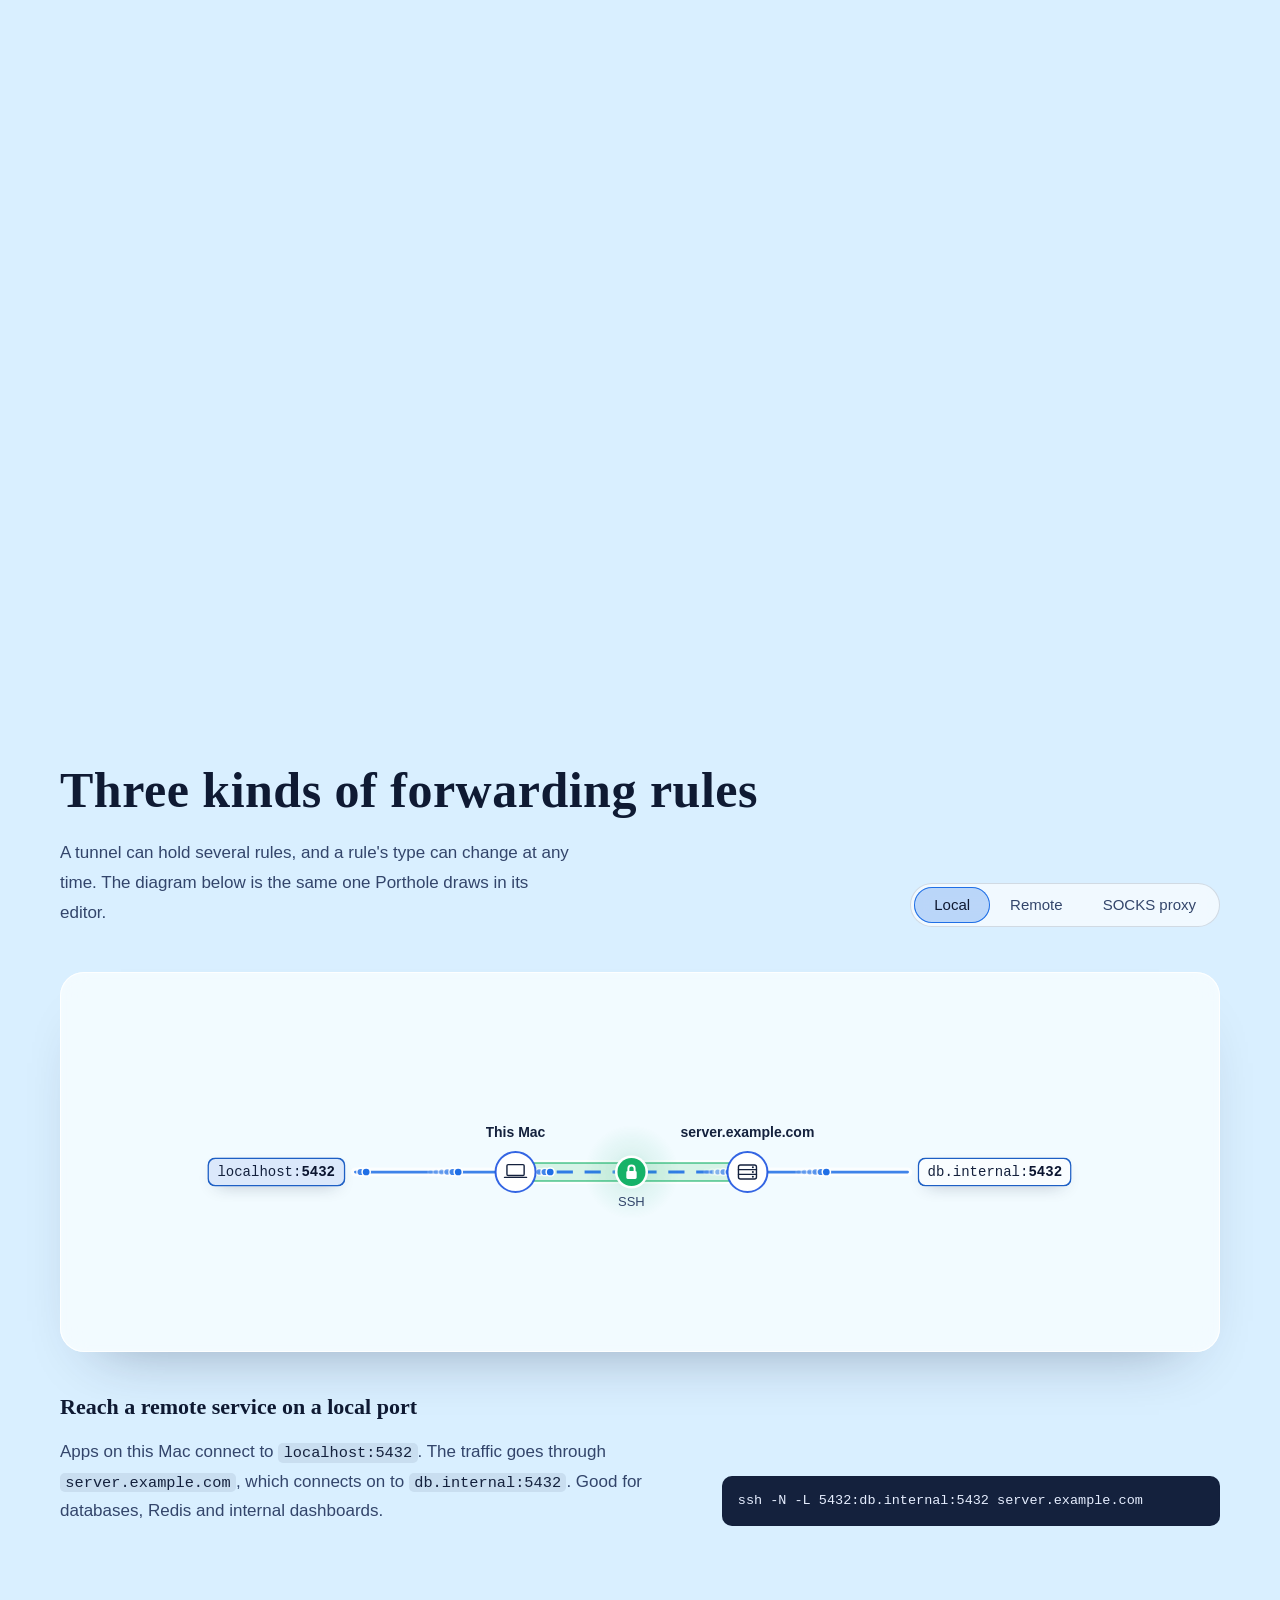
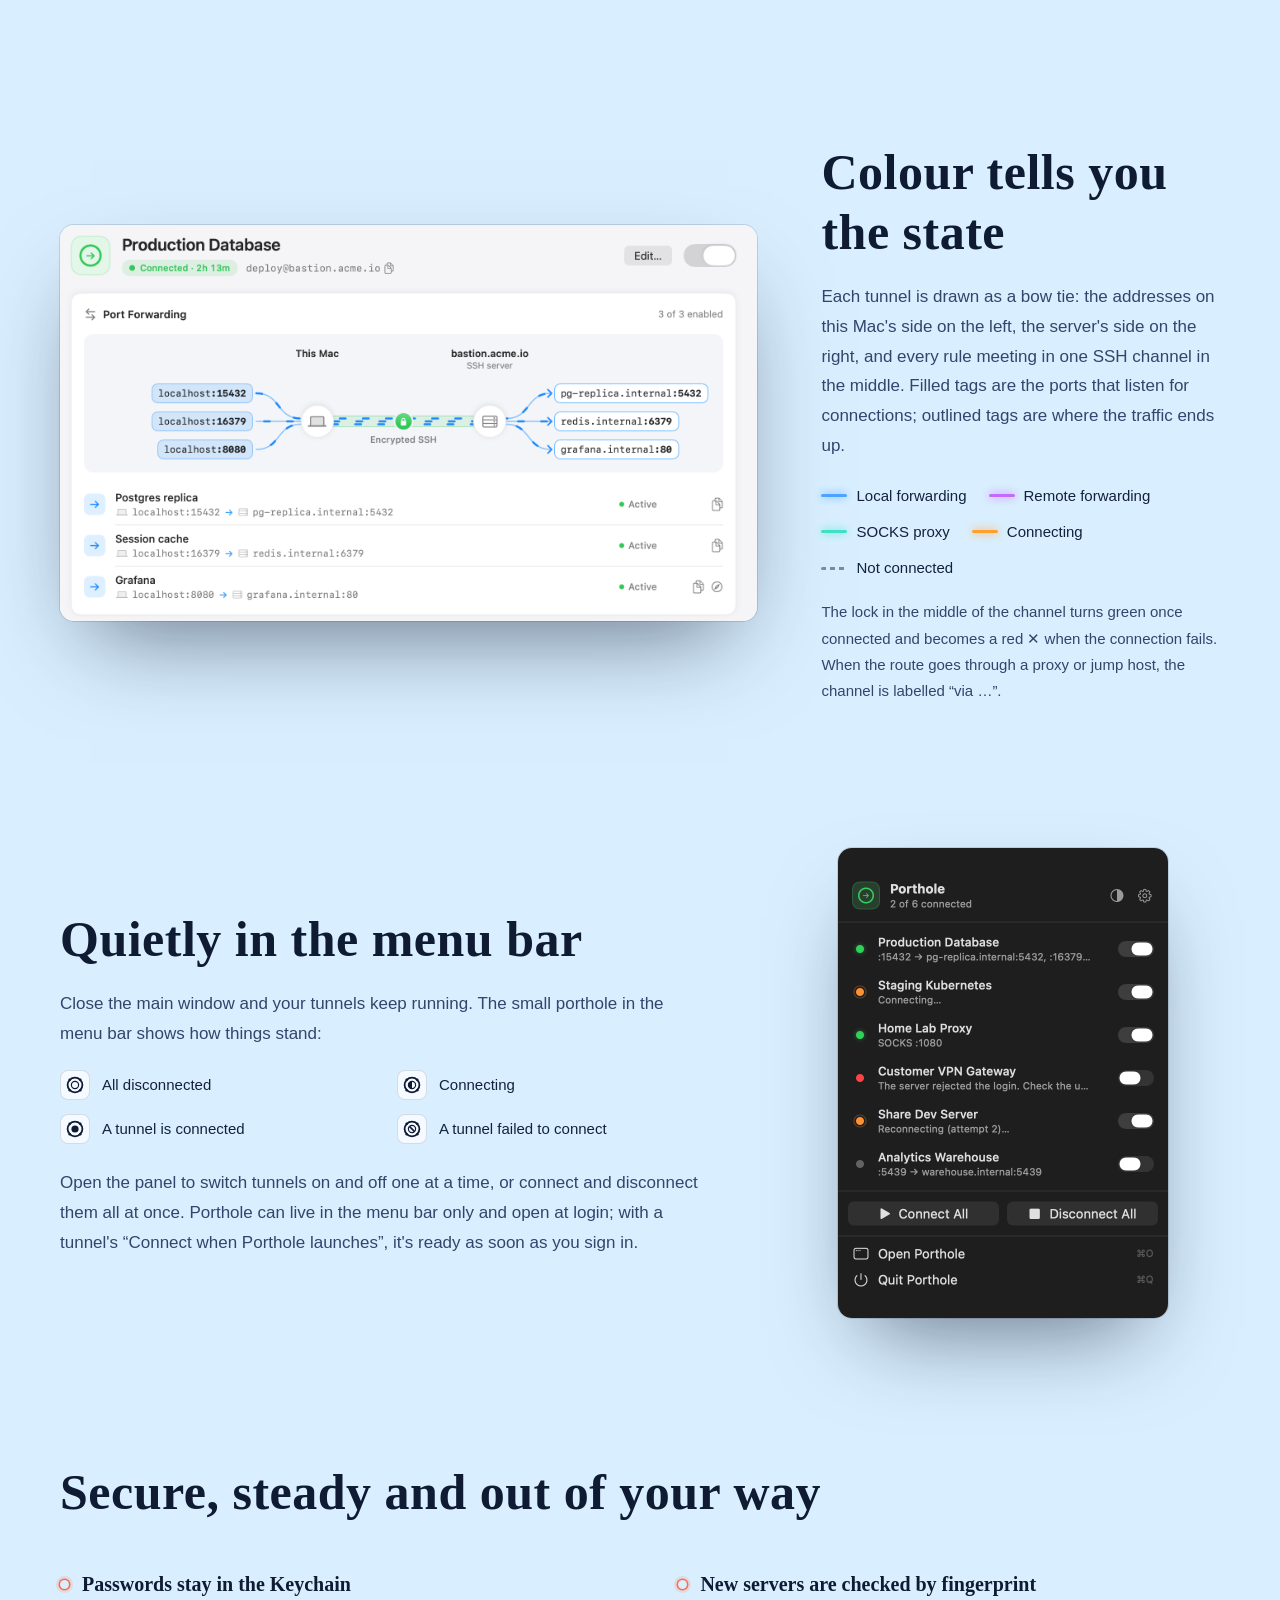
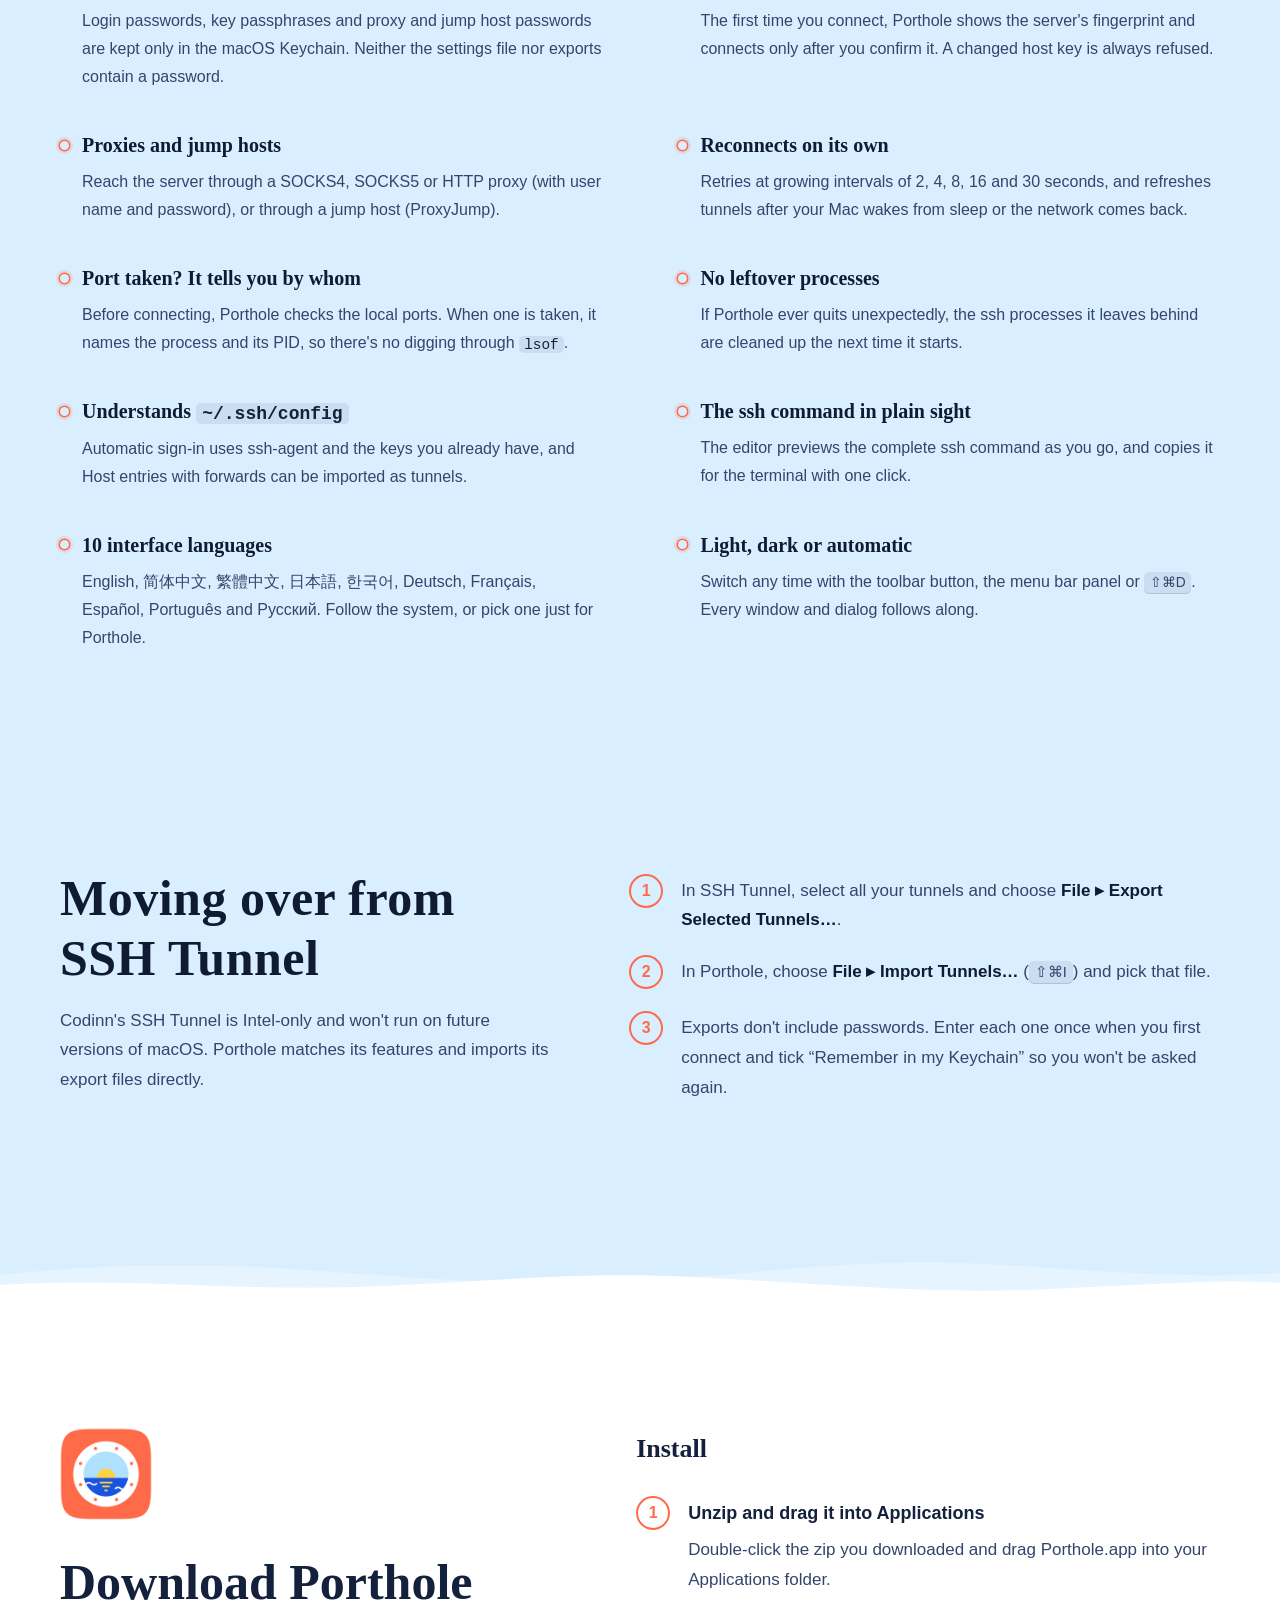
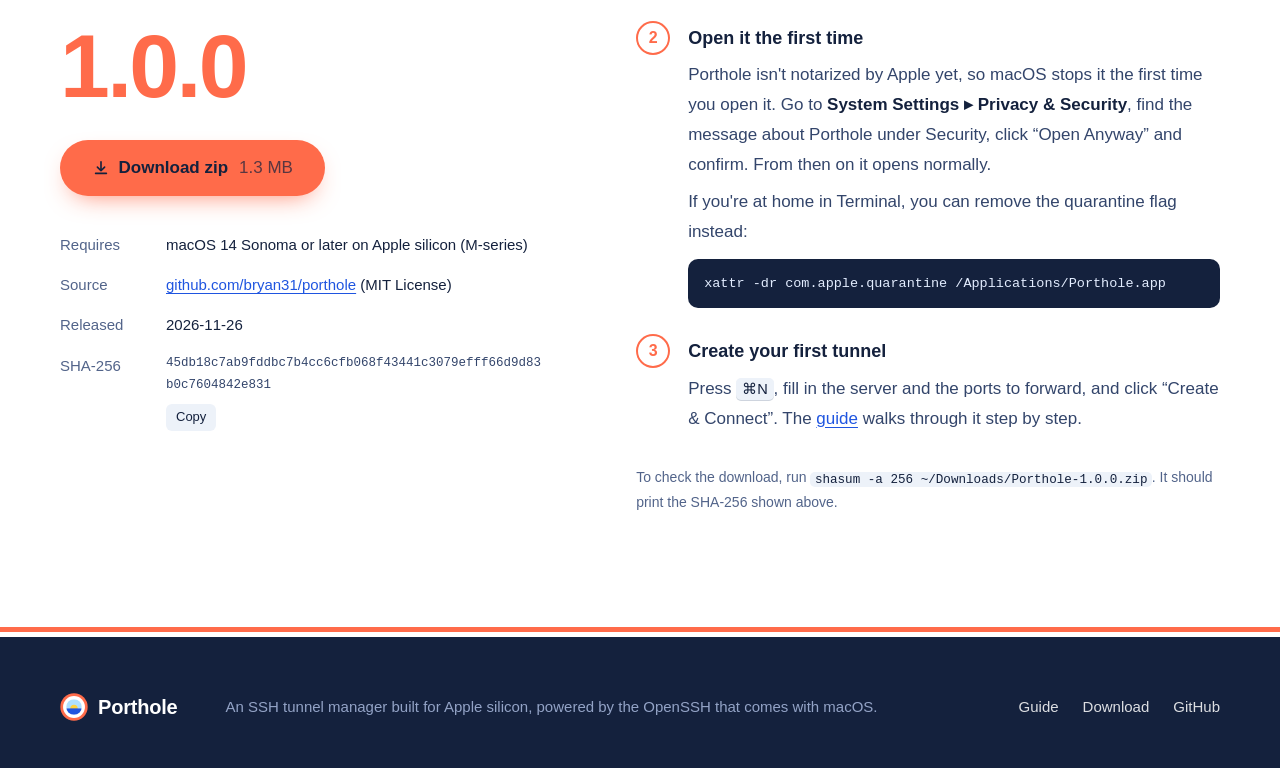
==== commit 7da22dd9: "Update the download checksum for the rebuilt 1.0.0 zip Co-Authored-By: Claude Opus 5.5 <noreply@anth" ====
--- a/website/index.html
+++ b/website/index.html
@@ -298,7 +298,7 @@
             <div>
               <dt>SHA-256</dt>
               <dd class="sha">
-                <code data-release="sha256">697bc77d141e89e911210e3e66555268139e87e73b49bc40207f2b5a9a1430f6</code>
+                <code data-release="sha256">45db18c7ab9fddbc7b4cc6cfb068f43441c3079efff66d9d83b0c7604842e831</code>
                 <button class="copy-btn" type="button" data-copy-target="[data-release='sha256']">Copy</button>
               </dd>
             </div>
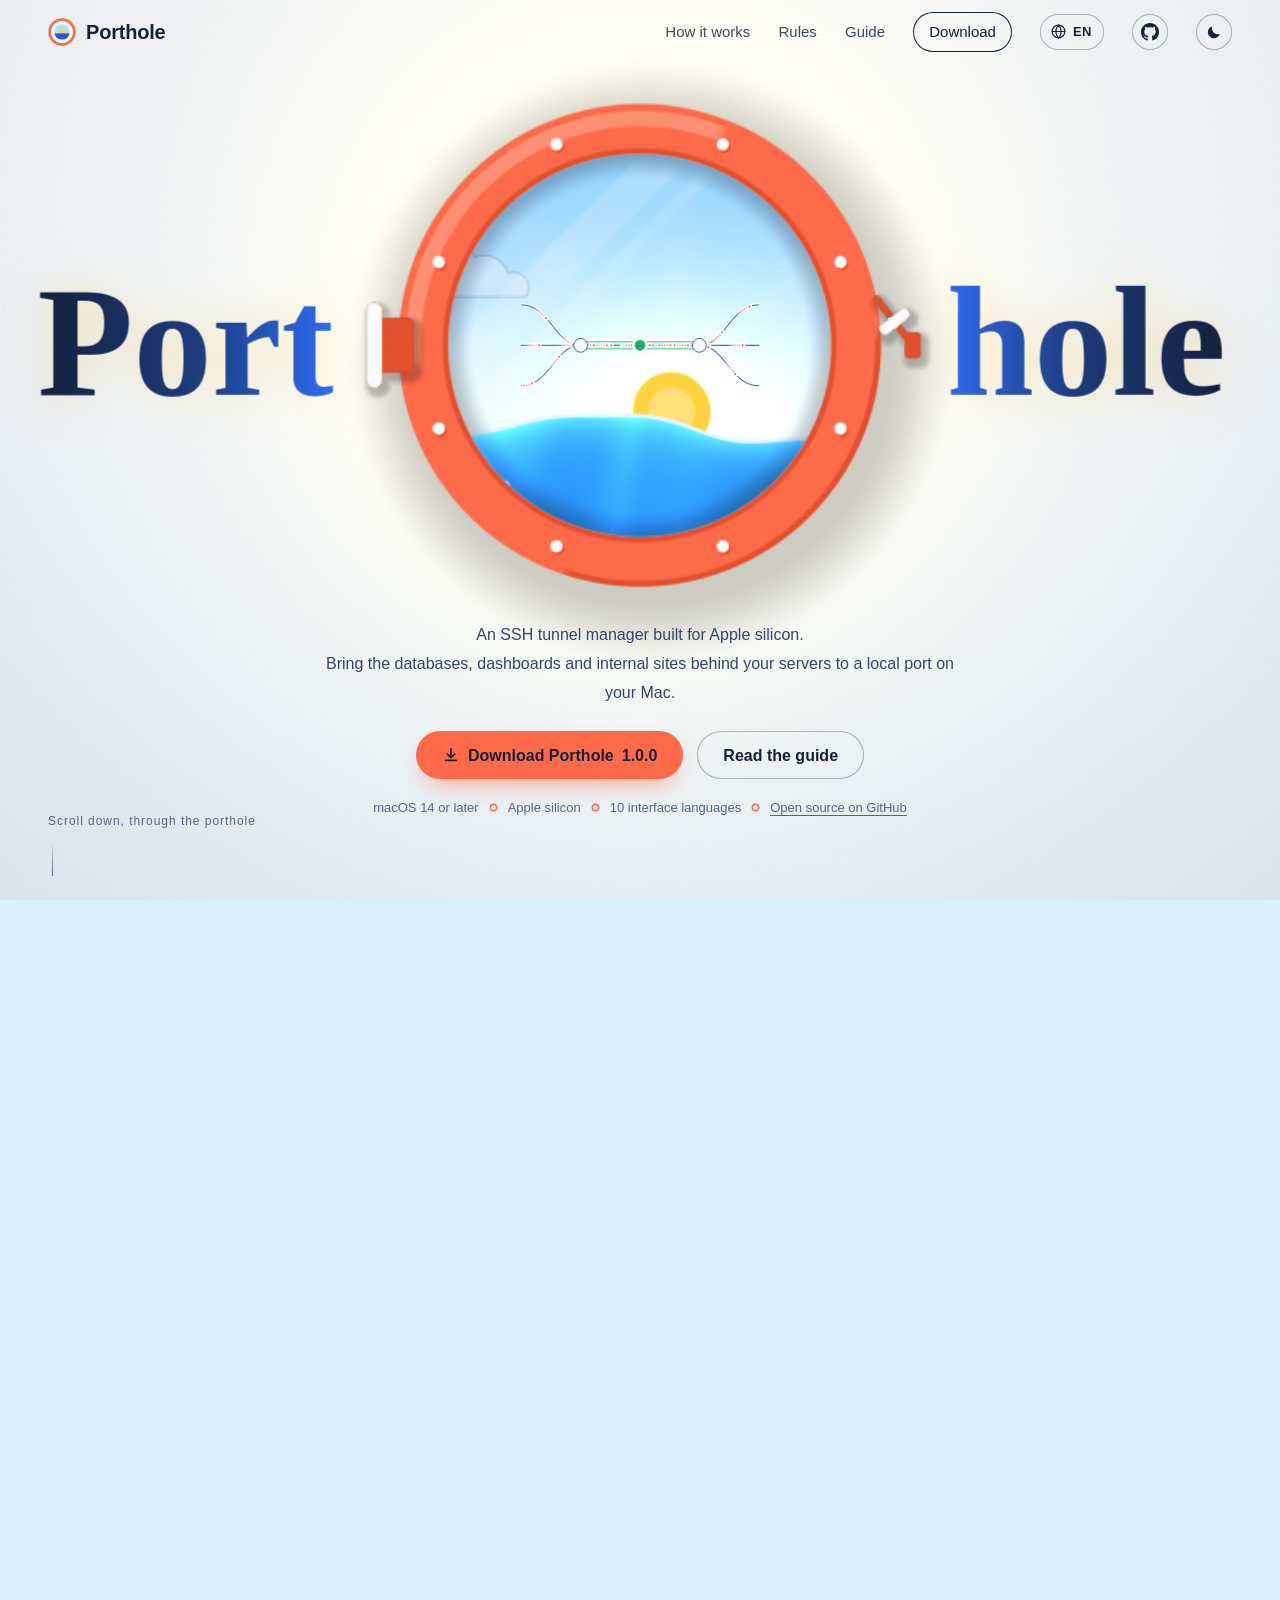
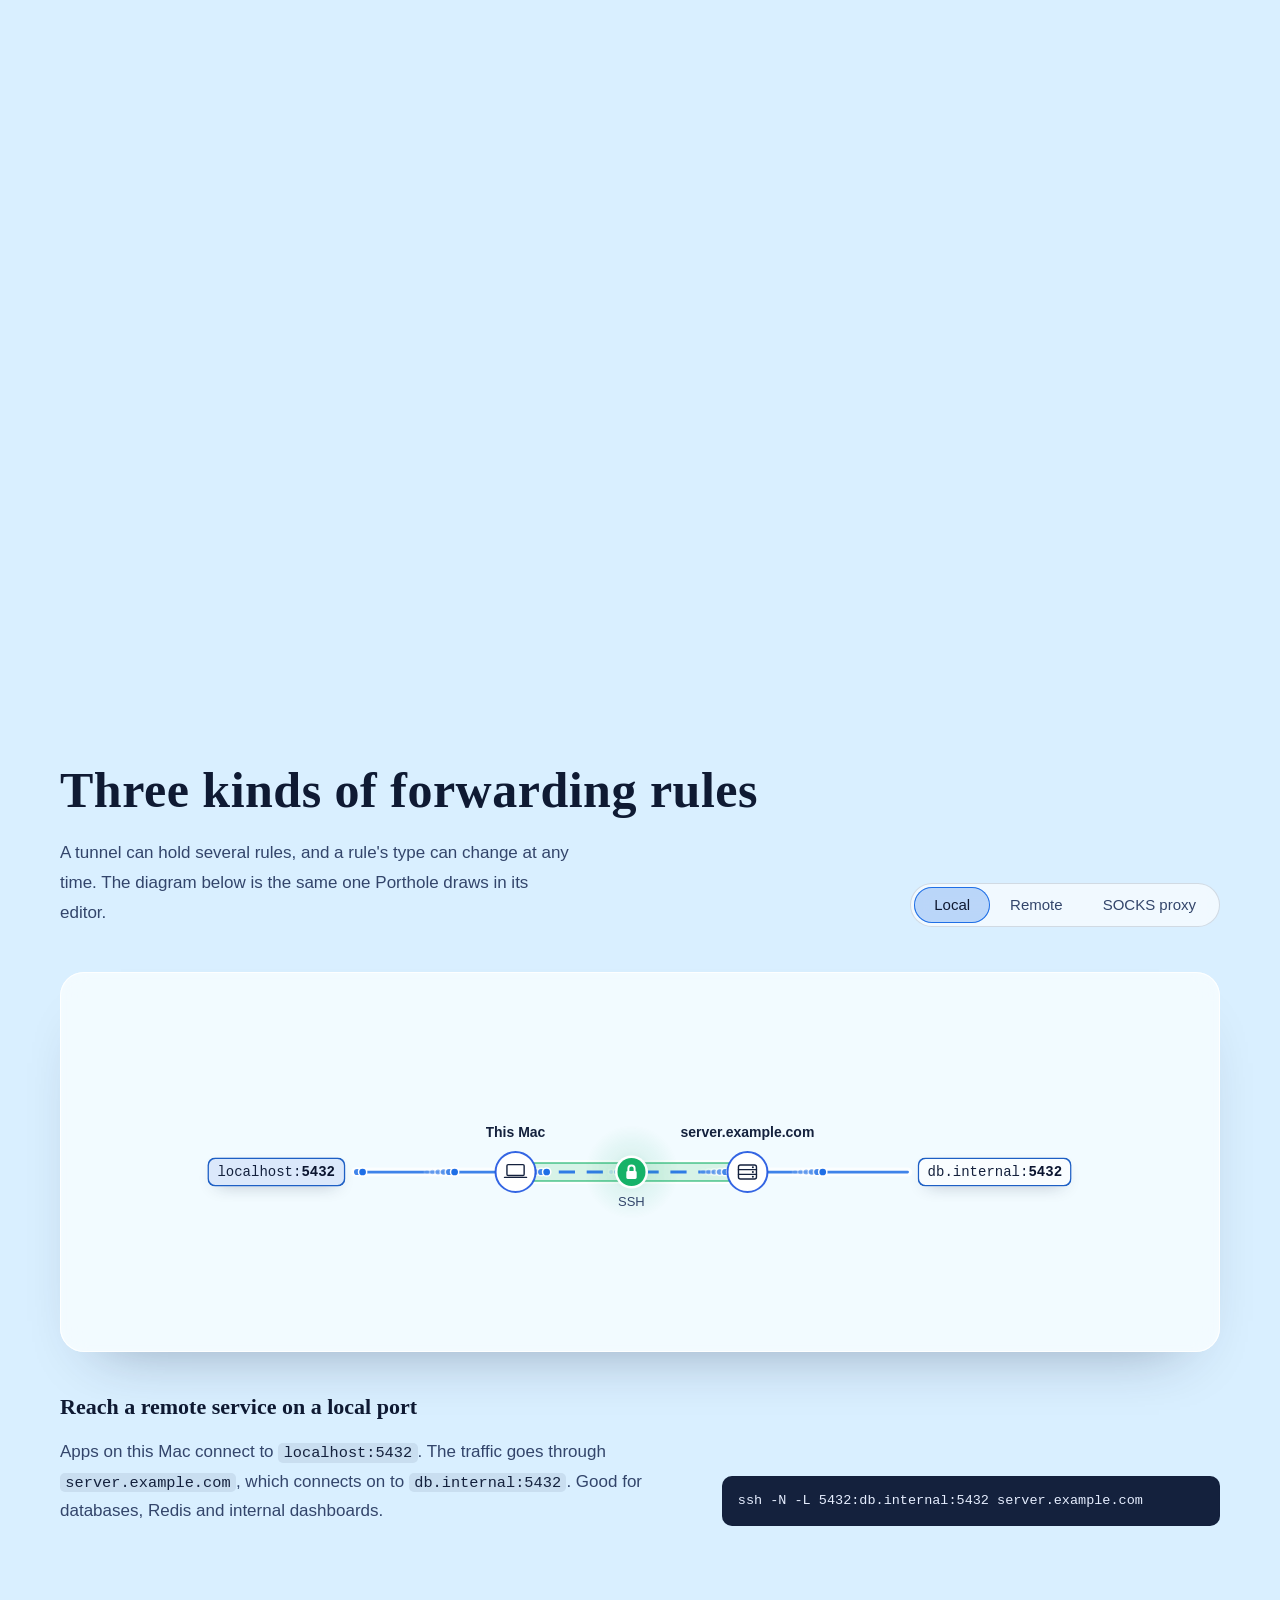
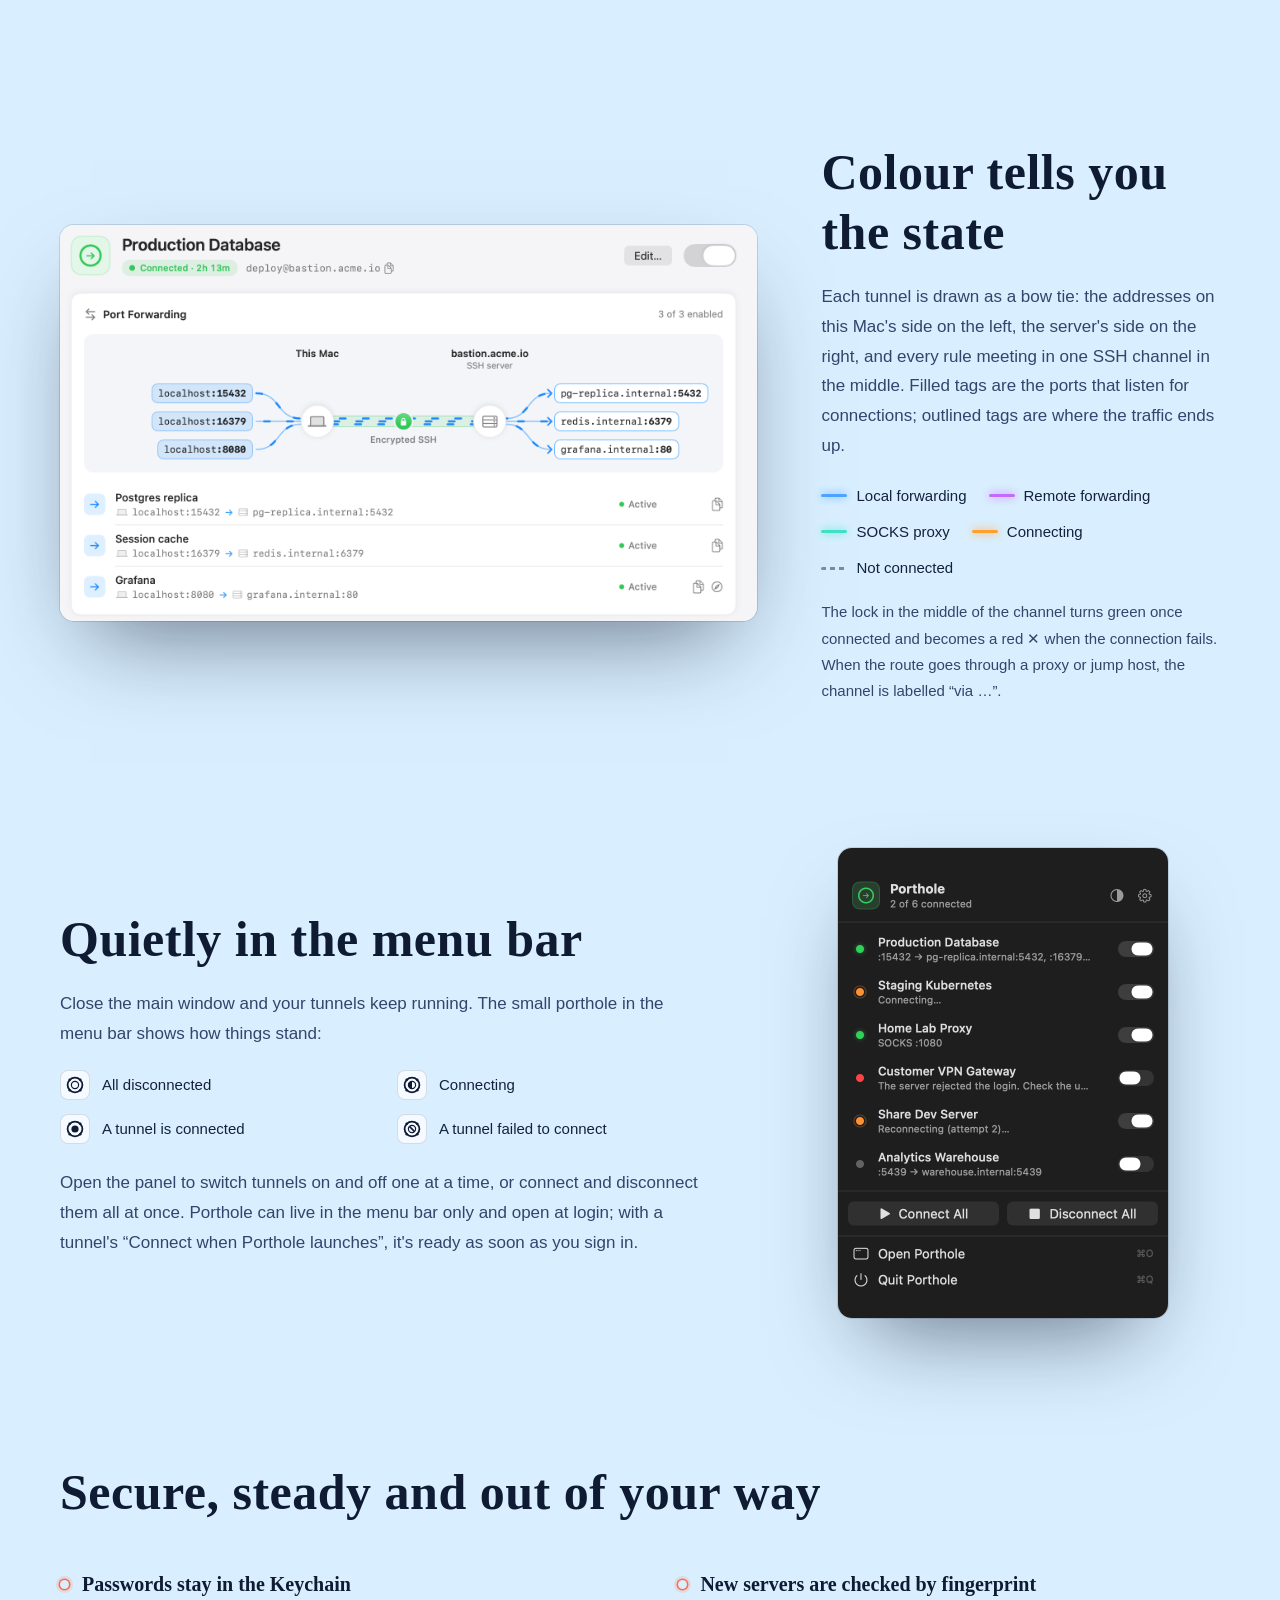
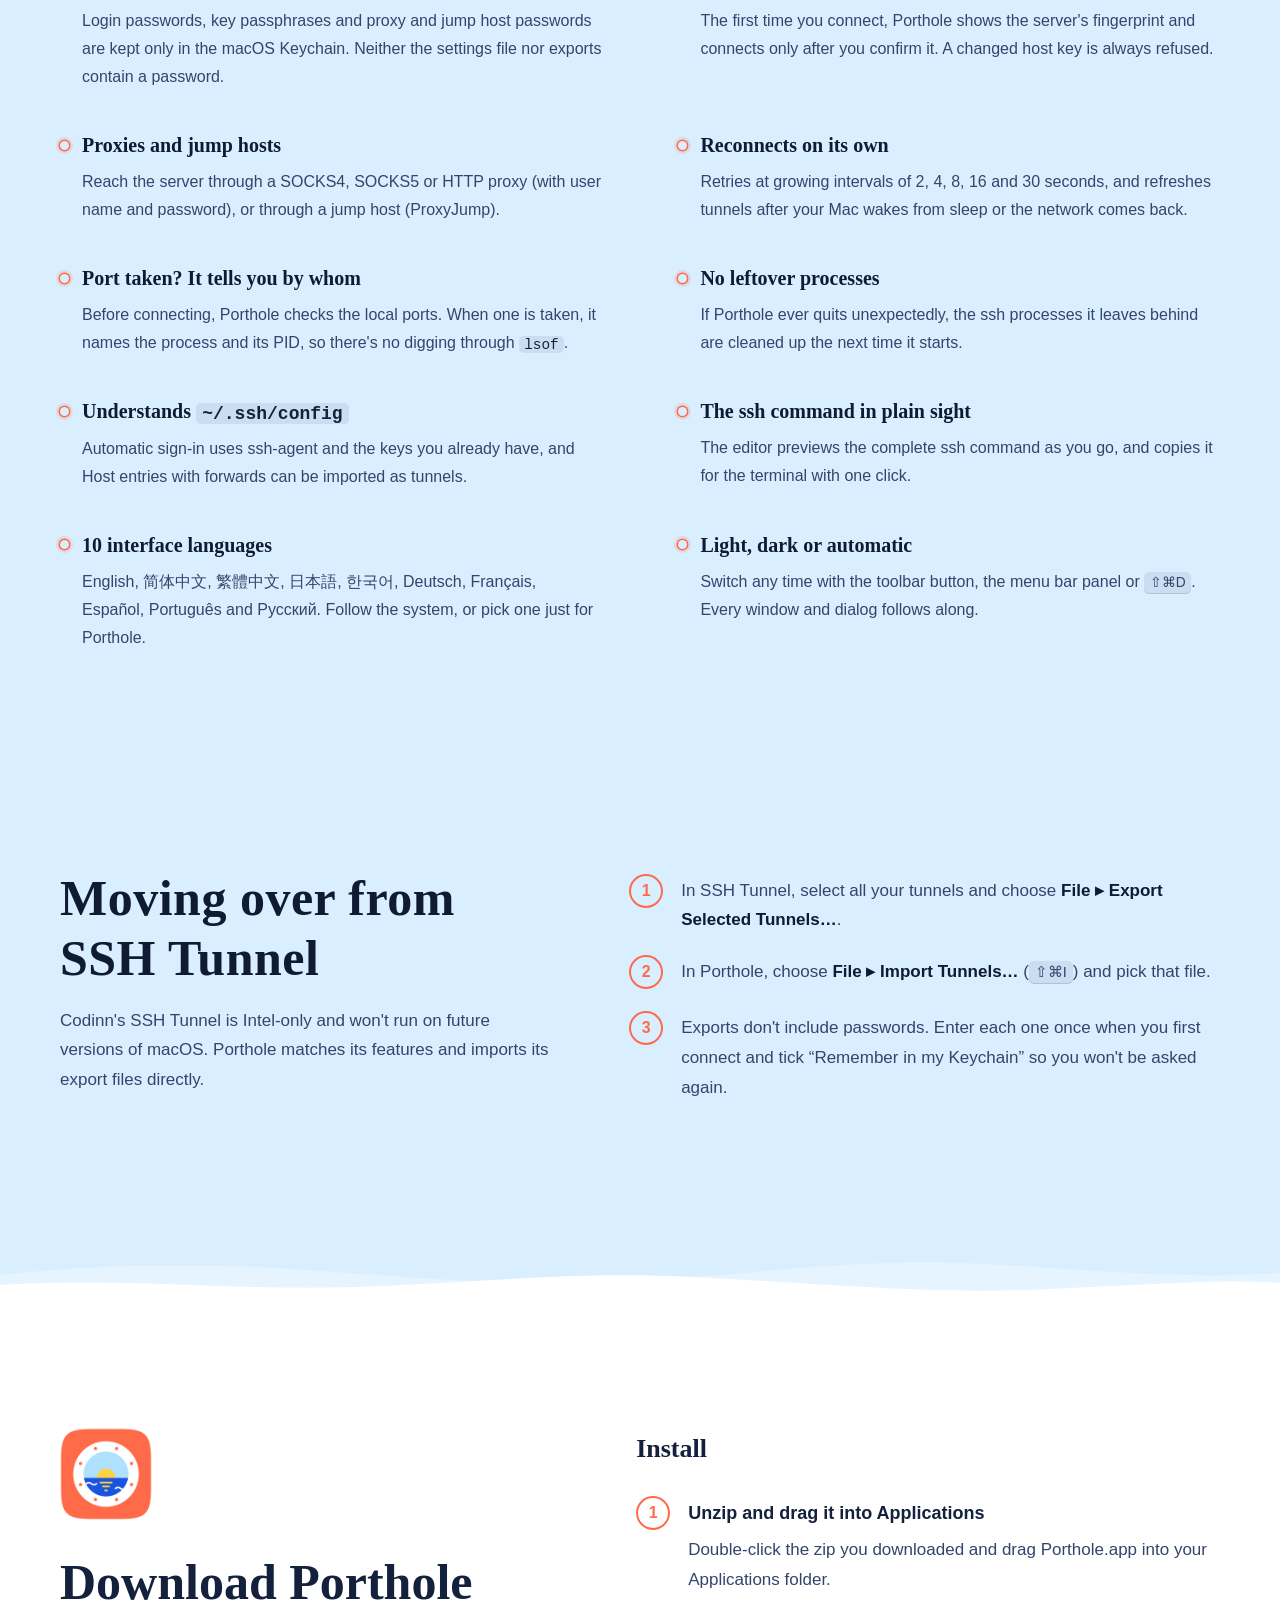
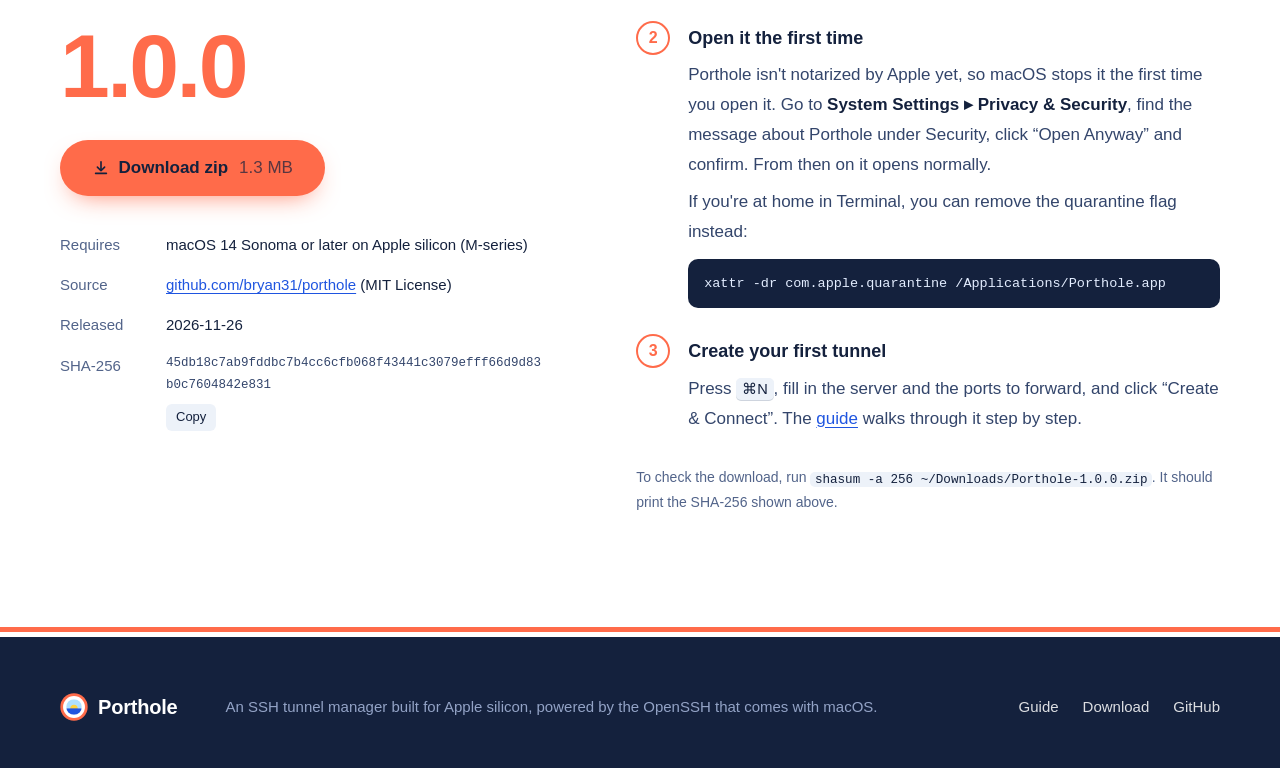
==== commit e6fa8c26: "Serve the app download from GitHub Releases The website's download buttons now link to the zip on th" ====
--- a/website/index.html
+++ b/website/index.html
@@ -70,7 +70,7 @@
         <div class="hero-copy" id="hero-copy">
           <p class="lede">An SSH tunnel manager built for Apple silicon.<br>Bring the databases, dashboards and internal sites behind your servers to a local port on your Mac.</p>
           <div class="cta">
-            <a class="btn btn-coral" href="downloads/Porthole-1.0.0.zip" download data-download>
+            <a class="btn btn-coral" href="https://github.com/bryan31/porthole/releases/download/release/Porthole-1.0.0.zip" data-download>
               <svg viewBox="0 0 20 20" aria-hidden="true"><path d="M10 3v10m0 0-4-4m4 4 4-4M4 16h12" fill="none" stroke="currentColor" stroke-width="1.8" stroke-linecap="round" stroke-linejoin="round"/></svg>
               Download Porthole <span data-release="version">1.0.0</span>
             </a>
@@ -287,7 +287,7 @@
           <img class="dl-icon" src="assets/img/icon-512.png" alt="" width="112" height="112" loading="lazy">
           <h2 id="download-title">Download Porthole</h2>
           <p class="dl-version" aria-label="Current version"><span data-release="version">1.0.0</span></p>
-          <a class="btn btn-coral btn-lg" href="downloads/Porthole-1.0.0.zip" download>
+          <a class="btn btn-coral btn-lg" href="https://github.com/bryan31/porthole/releases/download/release/Porthole-1.0.0.zip">
             <svg viewBox="0 0 20 20" aria-hidden="true"><path d="M10 3v10m0 0-4-4m4 4 4-4M4 16h12" fill="none" stroke="currentColor" stroke-width="1.8" stroke-linecap="round" stroke-linejoin="round"/></svg>
             Download zip <span class="btn-meta" data-release="size">1.3 MB</span>
           </a>
